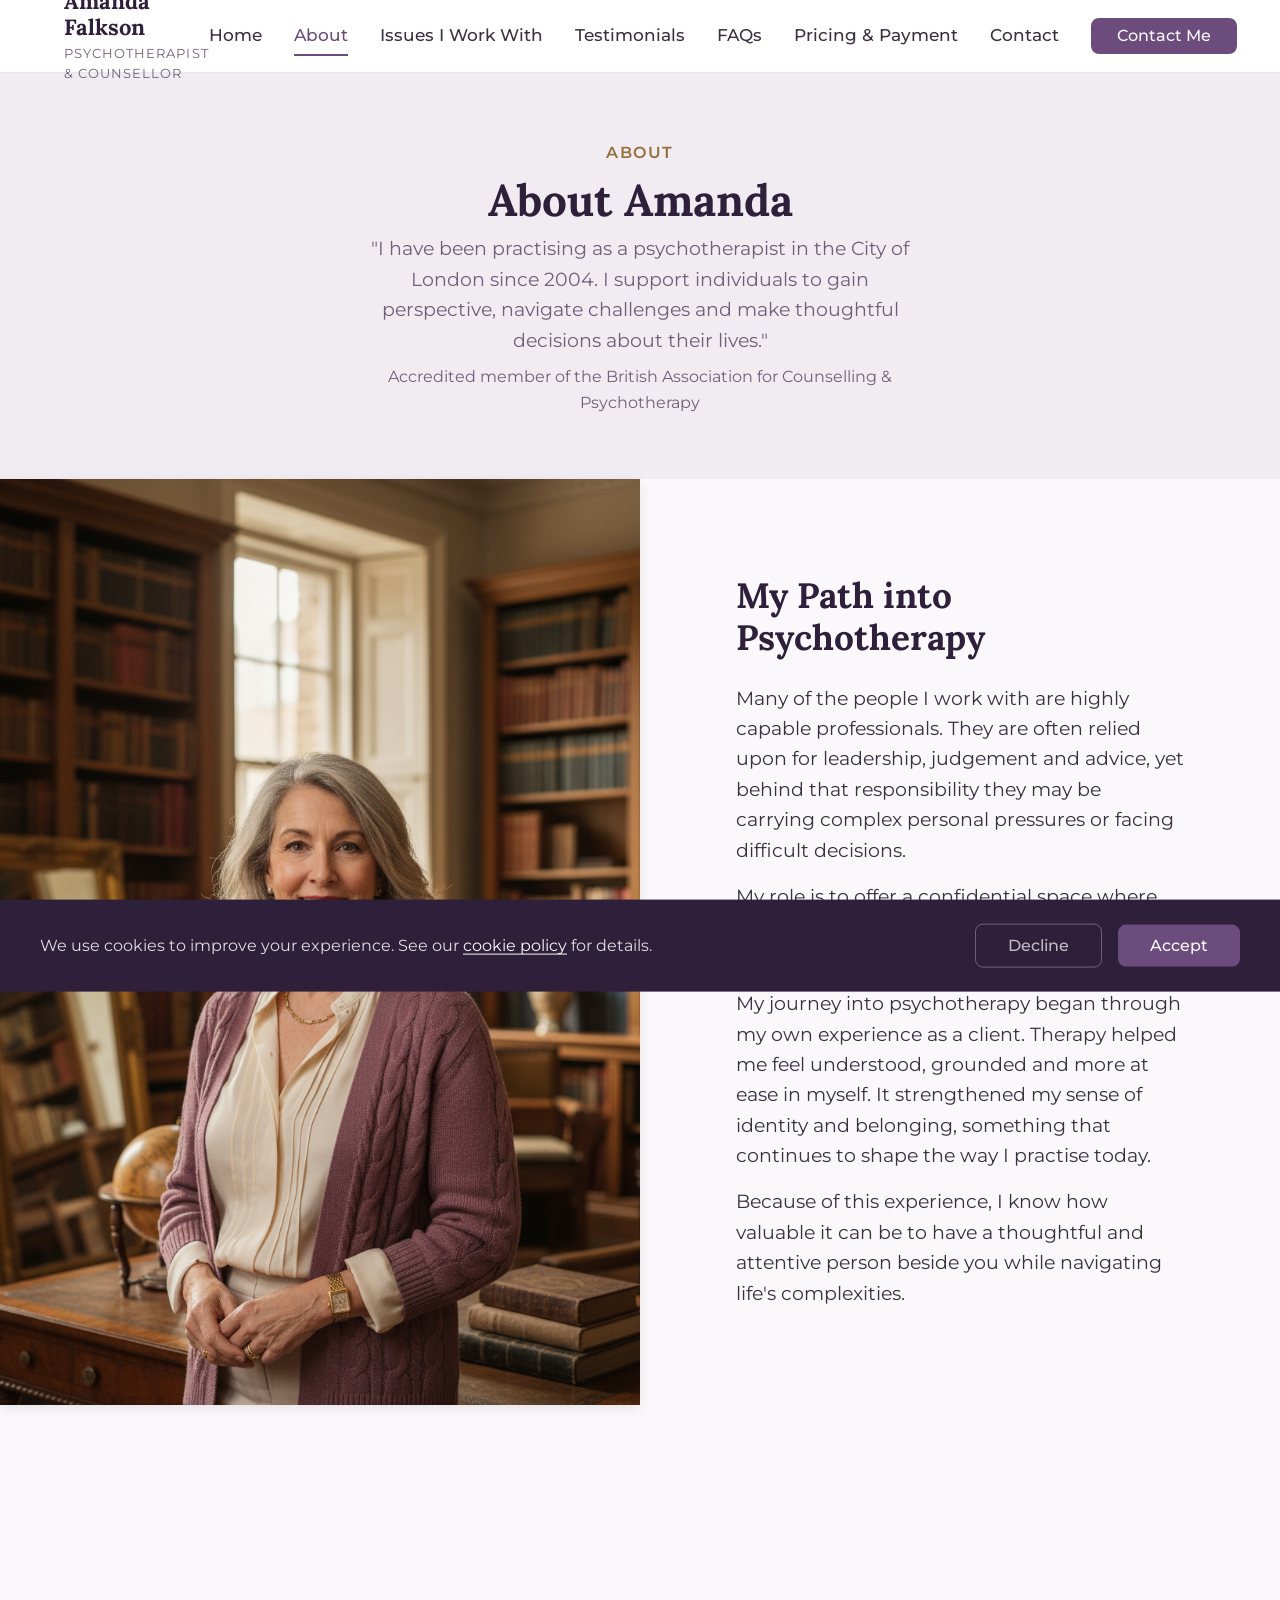
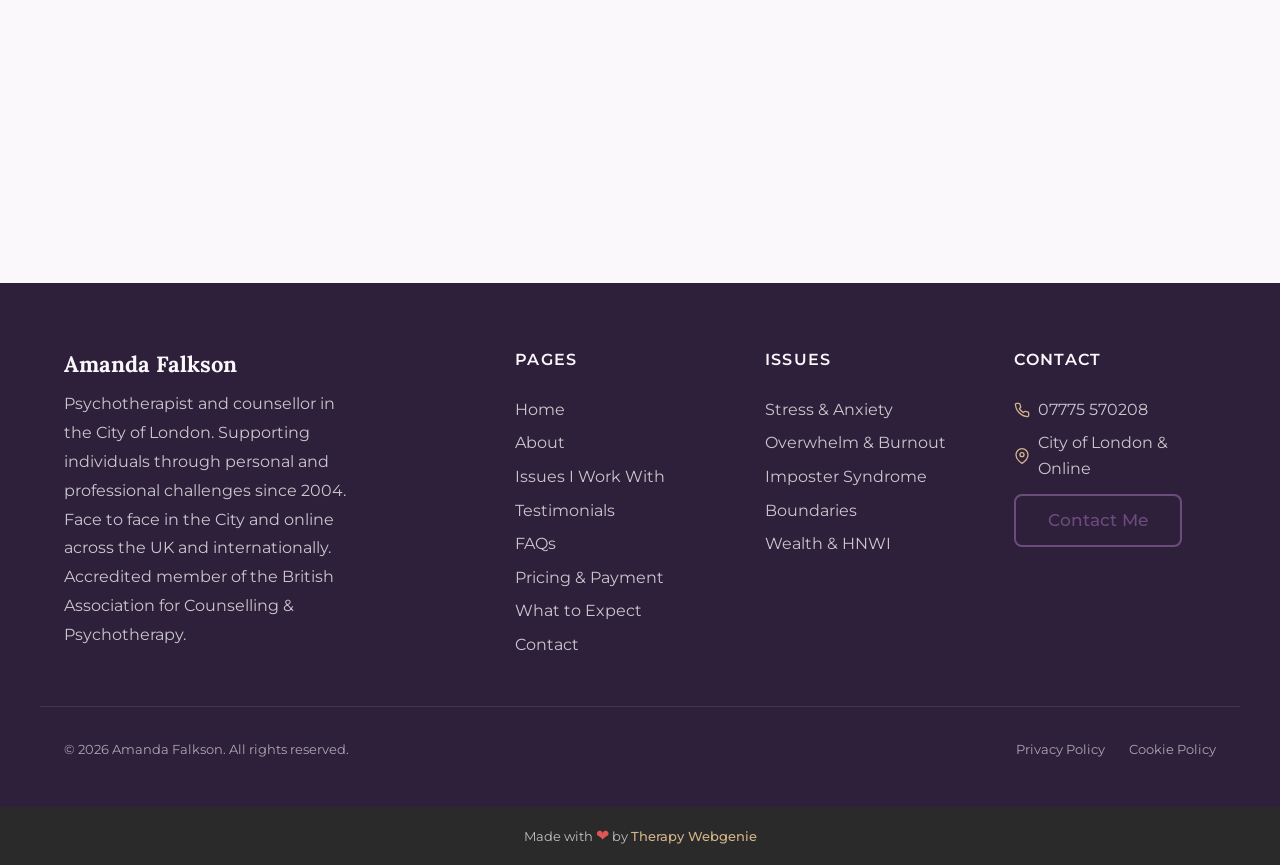
==== about.html @ de6c9377 "Initial site build — psychotherapycity2 redesign Eight-page redesign of Amanda Falkson's psychothera" ====
<!DOCTYPE html>
<html lang="en-GB">
<head>
  <meta charset="UTF-8">
  <meta name="viewport" content="width=device-width, initial-scale=1.0">
  <meta name="description" content="About Amanda Falkson — practising psychotherapist in the City of London since 2004. BACP Accredited. Humanistic &amp; Integrative, with further training in Solution Focused, Transactional Analysis, Family Constellations, trauma &amp; Somatic Experiencing.">
  <meta name="author" content="Amanda Falkson Psychotherapy">
  <title>About Amanda Falkson — Psychotherapist in the City of London</title>

  <link rel="canonical" href="https://trulyempoweredcode.github.io/psychotherapycity2/about.html">

  <meta property="og:type" content="website">
  <meta property="og:url" content="https://trulyempoweredcode.github.io/psychotherapycity2/about.html">
  <meta property="og:title" content="About Amanda Falkson — Psychotherapist in the City of London">
  <meta property="og:description" content="Practising since 2004. BACP Accredited. Humanistic &amp; Integrative Psychotherapist supporting professionals, creatives &amp; HNW individuals.">
  <meta property="og:image" content="https://trulyempoweredcode.github.io/psychotherapycity2/images/about-portrait.jpg">
  <meta property="og:locale" content="en_GB">

  <meta name="twitter:card" content="summary_large_image">
  <meta name="twitter:title" content="About Amanda Falkson — Psychotherapist in the City of London">
  <meta name="twitter:description" content="Practising since 2004. BACP Accredited. Humanistic &amp; Integrative Psychotherapist.">
  <meta name="twitter:image" content="https://trulyempoweredcode.github.io/psychotherapycity2/images/about-portrait.jpg">

  <link rel="preconnect" href="https://fonts.googleapis.com">
  <link rel="preconnect" href="https://fonts.gstatic.com" crossorigin>

  <link rel="stylesheet" href="css/base.css">
  <link rel="stylesheet" href="css/components.css">
  <link rel="stylesheet" href="css/theme.css">
  <!-- PROFILE:schema -->
  <!-- /PROFILE:schema -->
</head>
<body>

  <a href="#main" class="skip-link">Skip to main content</a>

  <!-- SECTION: nav -->
  <nav class="nav" role="navigation" aria-label="Main navigation">
    <div class="container nav__inner">
      <a href="index.html" class="nav__brand">
        <!-- PROFILE:logo --><!-- /PROFILE:logo -->
        <span class="nav__name"><!-- PROFILE:site_title -->Amanda Falkson<!-- /PROFILE:site_title --></span>
        <span class="nav__title"><!-- PROFILE:site_slogan -->Psychotherapist &amp; Counsellor<!-- /PROFILE:site_slogan --></span>
      </a>
      <div class="nav__links">
        <a href="index.html" class="nav__link">Home</a>
        <a href="about.html" class="nav__link nav__link--active">About</a>
        <a href="issues.html" class="nav__link">Issues I Work With</a>
        <a href="testimonials.html" class="nav__link">Testimonials</a>
        <a href="faq.html" class="nav__link">FAQs</a>
        <a href="pricing.html" class="nav__link">Pricing &amp; Payment</a>
        <a href="contact.html" class="nav__link">Contact</a>
        <a href="contact.html" class="btn btn--primary nav__cta">Contact Me</a>
      </div>
      <button class="nav__toggle" aria-label="Toggle menu" aria-expanded="false" aria-controls="mobile-menu">
        <span class="nav__toggle-bar"></span>
        <span class="nav__toggle-bar"></span>
        <span class="nav__toggle-bar"></span>
      </button>
    </div>
    <div class="nav__mobile" id="mobile-menu" role="menu">
      <a href="index.html" class="nav__link" role="menuitem">Home</a>
      <a href="about.html" class="nav__link nav__link--active" role="menuitem">About</a>
      <a href="issues.html" class="nav__link" role="menuitem">Issues I Work With</a>
      <a href="testimonials.html" class="nav__link" role="menuitem">Testimonials</a>
      <a href="faq.html" class="nav__link" role="menuitem">FAQs</a>
      <a href="pricing.html" class="nav__link" role="menuitem">Pricing &amp; Payment</a>
      <a href="what-to-expect.html" class="nav__link" role="menuitem">What to Expect</a>
      <a href="contact.html" class="nav__link" role="menuitem">Contact</a>
      <a href="contact.html" class="btn btn--primary" role="menuitem">Contact Me</a>
    </div>
  </nav>
  <!-- /SECTION: nav -->

  <!-- Compact scroll header -->
  <div class="nav-scroll" aria-hidden="true">
    <div class="container nav-scroll__inner">
      <div class="nav-scroll__brand">
        <span class="nav-scroll__name"><!-- PROFILE:site_title -->Amanda Falkson<!-- /PROFILE:site_title --></span>
        <span class="nav-scroll__title"><!-- PROFILE:site_slogan -->Psychotherapist &amp; Counsellor<!-- /PROFILE:site_slogan --></span>
      </div>
      <div class="nav-scroll__right">
        <a href="tel:07775570208" class="nav-scroll__phone">
          <svg xmlns="http://www.w3.org/2000/svg" viewBox="0 0 24 24" fill="none" stroke="currentColor" stroke-width="2" stroke-linecap="round" stroke-linejoin="round"><path d="M22 16.92v3a2 2 0 0 1-2.18 2 19.79 19.79 0 0 1-8.63-3.07 19.5 19.5 0 0 1-6-6 19.79 19.79 0 0 1-3.07-8.67A2 2 0 0 1 4.11 2h3a2 2 0 0 1 2 1.72c.127.96.361 1.903.7 2.81a2 2 0 0 1-.45 2.11L8.09 9.91a16 16 0 0 0 6 6l1.27-1.27a2 2 0 0 1 2.11-.45c.907.339 1.85.573 2.81.7A2 2 0 0 1 22 16.92z"></path></svg>
          07775 570208
        </a>
        <a href="tel:07775570208" class="nav-scroll__phone-icon" aria-label="Call Amanda">
          <svg xmlns="http://www.w3.org/2000/svg" viewBox="0 0 24 24" fill="none" stroke="currentColor" stroke-width="2" stroke-linecap="round" stroke-linejoin="round"><path d="M22 16.92v3a2 2 0 0 1-2.18 2 19.79 19.79 0 0 1-8.63-3.07 19.5 19.5 0 0 1-6-6 19.79 19.79 0 0 1-3.07-8.67A2 2 0 0 1 4.11 2h3a2 2 0 0 1 2 1.72c.127.96.361 1.903.7 2.81a2 2 0 0 1-.45 2.11L8.09 9.91a16 16 0 0 0 6 6l1.27-1.27a2 2 0 0 1 2.11-.45c.907.339 1.85.573 2.81.7A2 2 0 0 1 22 16.92z"></path></svg>
        </a>
        <button class="nav-scroll__toggle" aria-label="Toggle menu">
          <span class="nav-scroll__toggle-bar"></span>
          <span class="nav-scroll__toggle-bar"></span>
          <span class="nav-scroll__toggle-bar"></span>
        </button>
      </div>
    </div>
  </div>

  <main id="main">

    <!-- SECTION: page-header -->
    <section class="page-header">
      <div class="container text-center">
        <span class="section-label">About</span>
        <h1>About Amanda</h1>
        <p class="page-header__subtitle">"I have been practising as a psychotherapist in the City of London since 2004. I support individuals to gain perspective, navigate challenges and make thoughtful decisions about their lives."</p>
        <p style="margin-top: var(--space-sm); color: var(--color-text-light); font-size: var(--text-sm);">Accredited member of the British Association for Counselling &amp; Psychotherapy</p>
      </div>
    </section>
    <!-- /SECTION: page-header -->

    <!-- SECTION: path -->
    <section class="split split--bleed">
      <img src="images/about-portrait.jpg" alt="Amanda Falkson" class="split__image" loading="lazy">
      <div class="split__content">
        <h2>My Path into Psychotherapy</h2>
        <p>Many of the people I work with are highly capable professionals. They are often relied upon for leadership, judgement and advice, yet behind that responsibility they may be carrying complex personal pressures or facing difficult decisions.</p>
        <p>My role is to offer a confidential space where you can step back, reflect and think clearly about what matters most.</p>
        <p>My journey into psychotherapy began through my own experience as a client. Therapy helped me feel understood, grounded and more at ease in myself. It strengthened my sense of identity and belonging, something that continues to shape the way I practise today.</p>
        <p>Because of this experience, I know how valuable it can be to have a thoughtful and attentive person beside you while navigating life's complexities.</p>
      </div>
    </section>
    <!-- /SECTION: path -->

    <!-- SECTION: cta-mid -->
    <section class="section section--alt reveal">
      <div class="container">
        <div class="cta-inline text-center">
          <h2>I Would Be Glad to Hear From You</h2>
          <p>If something here resonates, the first step is simply a conversation.</p>
          <a href="contact.html" class="btn btn--primary" style="margin-top: var(--space-md);">Contact Me</a>
        </div>
      </div>
    </section>
    <!-- /SECTION: cta-mid -->

    <!-- SECTION: training -->
    <section class="section reveal">
      <div class="container container--narrow">
        <div class="text-center">
          <h2>Training and Professional Background</h2>
        </div>
        <div style="margin-top: var(--space-xl);">
          <p>I trained in Humanistic and Integrative Psychotherapy and have completed further postgraduate training in Solution Focused Therapy, Transactional Analysis, Family Constellations, trauma informed approaches and Somatic Experiencing.</p>
          <p>I am an accredited member of the British Association for Counselling and Psychotherapy.</p>
          <p>Before retraining as a psychotherapist, I worked in advertising and later ran my own hospitality business in Soho. This experience gives me a grounded understanding of the pressures and responsibilities that often accompany professional life and leadership.</p>
          <p>Alongside my clinical work, I also co‑founded The Food Chain, a charity supporting people living with HIV/AIDS. And I served as an independent advisor to the City of London Police.</p>
        </div>
      </div>
    </section>
    <!-- /SECTION: training -->

    <!-- SECTION: work-today -->
    <section class="section section--alt reveal">
      <div class="container container--narrow">
        <div class="text-center">
          <h2>My Work Today</h2>
        </div>
        <div style="margin-top: var(--space-xl);">
          <p>Today I work extensively with lawyers, financial services professionals, creatives and high net worth individuals. Many of them are managing significant responsibility while navigating private pressures.</p>
          <p>Some clients come during moments of crisis or transition. Others arrive because they sense something in their lives needs reflection, clarity or change.</p>
          <p>My aim is to help you develop greater insight, confidence and perspective as you move forward.</p>
        </div>
      </div>
    </section>
    <!-- /SECTION: work-today -->

    <!-- SECTION: testimonial -->
    <section class="section reveal">
      <div class="container container--narrow">
        <blockquote class="blockquote blockquote--pull">
          <p>"It requires a particular set of skills to empower people to talk freely about their problems, drawing out not only the key difficulties but also underlying issues which may not have been apparent. I felt safe in the knowledge that our discussions were confidential and emotionally secure in the empathetic environment which Amanda provided, free to discuss concerns which otherwise might have remained buried, without anxiety or fear."</p>
        </blockquote>
      </div>
    </section>
    <!-- /SECTION: testimonial -->

    <!-- SECTION: approach -->
    <section class="section section--alt reveal">
      <div class="container container--narrow">
        <div class="text-center">
          <h2>What Working Together Actually Looks Like</h2>
        </div>
        <div style="margin-top: var(--space-xl);">
          <p>I practise Humanistic and Integrative Psychotherapy, an approach that does justice to the whole person: mind, body, emotions and spirit. It represents a broad range of psychotherapeutic methods and each method recognises the self‑healing capacities of the client.</p>
          <p>My belief is that the relationship between client and therapist is crucial and therapy should be a humanising process for both parties. My receptivity, emotional responsiveness and level of personal skill is as relevant to the therapeutic process as my theoretical frame of reference or any techniques I might employ.</p>
          <p>Integrity, acceptance, healthy contact and communication are the basis of an authentic meeting of equals in the therapeutic relationship.</p>
          <p>Humanistic and Integrative Psychotherapy has its focus more on the here and now. The past is addressed only if it is relevant to you.</p>
        </div>
      </div>
    </section>
    <!-- /SECTION: approach -->

    <!-- SECTION: credentials -->
    <section class="section reveal">
      <div class="container text-center">
        <span class="section-label">Credentials &amp; Experience</span>
      </div>
      <div class="container" style="display: flex; flex-wrap: wrap; justify-content: center; gap: var(--space-md) var(--space-xl); margin-top: var(--space-lg); text-align: center;">
        <span style="font-family: var(--font-heading); font-size: var(--text-lg); color: var(--color-text-heading);">Practising since 2004</span>
        <span style="color: var(--color-border);">|</span>
        <span style="font-family: var(--font-heading); font-size: var(--text-lg); color: var(--color-text-heading);">BACP Accredited Member</span>
        <span style="color: var(--color-border);">|</span>
        <span style="font-family: var(--font-heading); font-size: var(--text-lg); color: var(--color-text-heading);">Humanistic &amp; Integrative Psychotherapist</span>
        <span style="color: var(--color-border);">|</span>
        <span style="font-family: var(--font-heading); font-size: var(--text-lg); color: var(--color-text-heading);">City of London &amp; Online</span>
      </div>
    </section>
    <!-- /SECTION: credentials -->

    <!-- SECTION: cta -->
    <section class="section cta-banner reveal">
      <div class="container text-center">
        <h2>When you are ready, I am here.</h2>
        <p>Whether you have a specific issue in mind or simply want to explore how therapy might help, I would be glad to hear from you.</p>
        <div class="cta-banner__buttons">
          <a href="contact.html" class="btn btn--accent">Contact Me</a>
        </div>
      </div>
    </section>
    <!-- /SECTION: cta -->

  </main>

  <!-- SECTION: footer -->
  <footer class="footer">
    <div class="container footer__inner">
      <div class="footer__brand">
        <p class="footer__brand-name">Amanda Falkson</p>
        <p class="footer__brand-text">Psychotherapist and counsellor in the City of London. Supporting individuals through personal and professional challenges since 2004. Face to face in the City and online across the UK and internationally. Accredited member of the British Association for Counselling &amp; Psychotherapy.</p>
      </div>
      <div class="footer__col">
        <p class="footer__heading">Pages</p>
        <div class="footer__links">
          <a href="index.html" class="footer__link">Home</a>
          <a href="about.html" class="footer__link">About</a>
          <a href="issues.html" class="footer__link">Issues I Work With</a>
          <a href="testimonials.html" class="footer__link">Testimonials</a>
          <a href="faq.html" class="footer__link">FAQs</a>
          <a href="pricing.html" class="footer__link">Pricing &amp; Payment</a>
          <a href="what-to-expect.html" class="footer__link">What to Expect</a>
          <a href="contact.html" class="footer__link">Contact</a>
        </div>
      </div>
      <div class="footer__col">
        <p class="footer__heading">Issues</p>
        <div class="footer__links">
          <a href="issues.html#stress-anxiety" class="footer__link">Stress &amp; Anxiety</a>
          <a href="issues.html#overwhelm" class="footer__link">Overwhelm &amp; Burnout</a>
          <a href="issues.html#imposter-syndrome" class="footer__link">Imposter Syndrome</a>
          <a href="issues.html#boundaries" class="footer__link">Boundaries</a>
          <a href="issues.html#wealth-hnwi" class="footer__link">Wealth &amp; HNWI</a>
        </div>
      </div>
      <div class="footer__col">
        <p class="footer__heading">Contact</p>
        <div class="footer__contact-item">
          <svg xmlns="http://www.w3.org/2000/svg" viewBox="0 0 24 24" fill="none" stroke="currentColor" stroke-width="2" stroke-linecap="round" stroke-linejoin="round"><path d="M22 16.92v3a2 2 0 0 1-2.18 2 19.79 19.79 0 0 1-8.63-3.07 19.5 19.5 0 0 1-6-6 19.79 19.79 0 0 1-3.07-8.67A2 2 0 0 1 4.11 2h3a2 2 0 0 1 2 1.72 12.84 12.84 0 0 0 .7 2.81 2 2 0 0 1-.45 2.11L8.09 9.91a16 16 0 0 0 6 6l1.27-1.27a2 2 0 0 1 2.11-.45 12.84 12.84 0 0 0 2.81.7A2 2 0 0 1 22 16.92z"></path></svg>
          <!-- PROFILE:phone_landline --><span>07775 570208</span><!-- /PROFILE:phone_landline -->
        </div>
        <div class="footer__contact-item">
          <svg xmlns="http://www.w3.org/2000/svg" viewBox="0 0 24 24" fill="none" stroke="currentColor" stroke-width="2" stroke-linecap="round" stroke-linejoin="round"><path d="M21 10c0 7-9 13-9 13s-9-6-9-13a9 9 0 0 1 18 0z"></path><circle cx="12" cy="10" r="3"></circle></svg>
          <!-- PROFILE:address --><span>City of London &amp; Online</span><!-- /PROFILE:address -->
        </div>
        <div class="footer__contact-item">
          <a href="contact.html" class="btn btn--secondary" style="margin-top: var(--space-xs);">Contact Me</a>
        </div>
      </div>
    </div>
    <div class="container footer__bottom">
      <p class="footer__copyright">&copy; <script>document.write(new Date().getFullYear())</script> Amanda Falkson. All rights reserved.</p>
      <div class="footer__legal">
        <a href="privacy.html">Privacy Policy</a>
        <a href="cookies-policy.html">Cookie Policy</a>
      </div>
    </div>
  </footer>
  <!-- /SECTION: footer -->

  <div class="site-credit">
    <p>Made with <span class="site-credit__heart" aria-label="love">&#10084;</span> by <a href="https://www.therapywebgenie.com" target="_blank" rel="noopener">Therapy Webgenie</a></p>
  </div>

  <!-- Cookie Consent -->
  <div class="cookie-banner" role="dialog" aria-label="Cookie consent">
    <div class="cookie-banner__inner">
      <p class="cookie-banner__text">We use cookies to improve your experience. See our <a href="cookies-policy.html">cookie policy</a> for details.</p>
      <div class="cookie-banner__buttons">
        <button class="cookie-banner__accept">Accept</button>
        <button class="cookie-banner__decline">Decline</button>
      </div>
    </div>
  </div>

  <!-- Back to Top -->
  <button class="back-to-top" aria-label="Back to top">
    <svg xmlns="http://www.w3.org/2000/svg" viewBox="0 0 24 24" fill="none" stroke="currentColor" stroke-width="2" stroke-linecap="round" stroke-linejoin="round"><polyline points="18 15 12 9 6 15"></polyline></svg>
  </button>

  <script src="js/main.js"></script>
</body>
</html>
---- css/base.css ----
/* =============================================
   BASE STYLES
   Reset, Custom Properties, Typography, Layout
   Theme colours & fonts are in theme.css
   ============================================= */

/* --- Custom Properties (non-theme) --- */
:root {
  --text-xs: 0.8125rem;
  --text-sm: 1rem;
  --text-base: 1.0625rem;
  --text-md: 1.1875rem;
  --text-lg: 1.375rem;
  --text-xl: 1.625rem;
  --text-2xl: 2rem;
  --text-3xl: 2.375rem;
  --text-4xl: 3rem;

  /* Heading sizes (overridable per font pairing in theme.css) */
  --text-h1: var(--text-3xl);          /* mobile: 38px */
  --text-h1-desktop: var(--text-4xl);  /* desktop: 48px */
  --text-h2: var(--text-2xl);          /* mobile: 32px */
  --text-h2-desktop: var(--text-3xl);  /* desktop: 38px */
  --text-h3: var(--text-xl);           /* mobile: 26px */
  --text-h3-desktop: 1.75rem;          /* desktop: 28px */

  --font-weight-normal: 400;
  --font-weight-medium: 500;
  --font-weight-semibold: 600;
  --font-weight-bold: 700;

  --line-height-tight: 1.2;
  --line-height-normal: 1.6;
  --line-height-relaxed: 1.8;

  /* Spacing */
  --space-xs: 0.25rem;
  --space-sm: 0.5rem;
  --space-md: 1rem;
  --space-lg: 1.5rem;
  --space-xl: 2rem;
  --space-2xl: 3rem;
  --space-3xl: 4rem;
  --space-4xl: 6rem;
  --space-5xl: 8rem;

  /* Layout */
  --container-max: 1200px;
  --container-narrow: 800px;
  --container-wide: 1400px;

  /* Border Radius */
  --radius-sm: 4px;
  --radius-md: 8px;
  --radius-lg: 12px;
  --radius-xl: 20px;
  --radius-full: 9999px;

  /* Shadows */
  --shadow-sm: 0 1px 3px rgba(0, 0, 0, 0.06);
  --shadow-md: 0 4px 12px rgba(0, 0, 0, 0.08);
  --shadow-lg: 0 8px 30px rgba(0, 0, 0, 0.1);
  --shadow-xl: 0 12px 40px rgba(0, 0, 0, 0.12);

  /* Transitions */
  --transition-fast: 150ms ease;
  --transition-base: 250ms ease;
  --transition-normal: 300ms ease;
  --transition-slow: 400ms ease;
}

/* --- Reset --- */
*,
*::before,
*::after {
  box-sizing: border-box;
  margin: 0;
  padding: 0;
}

html {
  font-size: 100%;
  scroll-behavior: smooth;
  -webkit-text-size-adjust: 100%;
}

body {
  font-family: var(--font-body);
  font-size: var(--text-md);
  font-weight: var(--font-weight-normal);
  line-height: var(--line-height-normal);
  color: var(--color-text);
  background-color: var(--color-bg);
  -webkit-font-smoothing: antialiased;
  -moz-osx-font-smoothing: grayscale;
}

img,
picture,
video {
  display: block;
  max-width: 100%;
  height: auto;
}

svg {
  display: block;
}

input,
button,
textarea,
select {
  font: inherit;
  color: inherit;
}

button {
  cursor: pointer;
  border: none;
  background: none;
}

a {
  color: inherit;
  text-decoration: none;
}

ul,
ol {
  list-style: none;
}

h1, h2, h3, h4, h5, h6 {
  font-family: var(--font-heading);
  color: var(--color-text-heading);
  line-height: var(--line-height-tight);
  font-weight: var(--font-weight-bold);
  margin-bottom: var(--space-md);
}

/* --- Typography --- */
h1 {
  font-size: var(--text-h1);
}

h2 {
  font-size: var(--text-h2);
  margin-bottom: var(--space-xl);
}

h3 {
  font-size: var(--text-h3);
}

h4 {
  font-size: var(--text-lg);
}

h5 {
  font-size: var(--text-md);
}

h6 {
  font-size: var(--text-base);
}

p {
  margin-bottom: var(--space-md);
}

p:last-child:not(.section-subtitle) {
  margin-bottom: 0;
}

strong {
  font-weight: var(--font-weight-semibold);
}

/* --- Layout Utilities --- */
.container {
  width: 100%;
  max-width: var(--container-max);
  margin-left: auto;
  margin-right: auto;
  padding-left: var(--space-lg);
  padding-right: var(--space-lg);
}

.container--narrow {
  max-width: var(--container-narrow);
}

.section {
  padding-top: var(--space-3xl);
  padding-bottom: var(--space-3xl);
}

.section--alt {
  background-color: var(--color-bg-alt);
}

/* Icons inside alt sections: swap bg-alt → surface so they remain visible */
.section--alt .card__icon,
.section--alt .icon-box__icon,
.section--alt .contact-info__icon,
.section--alt .service-detail__icon {
  background-color: var(--color-surface);
}

.section--dark {
  background-color: var(--color-bg-dark);
  color: var(--color-text-inverse);
}

.section--dark h2,
.section--dark h3,
.section--dark h4 {
  color: var(--color-text-inverse);
}

/* Grid */
.grid {
  display: grid;
  gap: var(--space-xl);
}

.grid--2 {
  grid-template-columns: 1fr;
}

.grid--3 {
  grid-template-columns: 1fr;
}

/* --- Buttons --- */
.btn {
  display: inline-flex;
  align-items: center;
  justify-content: center;
  gap: var(--space-sm);
  padding: var(--space-md) var(--space-xl);
  font-family: var(--font-body);
  font-size: var(--text-base);
  font-weight: var(--font-weight-medium);
  line-height: 1;
  border-radius: var(--radius-md);
  transition: all var(--transition-base);
  text-decoration: none;
  border: 2px solid transparent;
  white-space: nowrap;
}

.btn svg {
  width: 1em;
  height: 1em;
  flex-shrink: 0;
}

.btn--primary {
  background-color: var(--color-primary);
  color: var(--color-text-inverse);
  border-color: var(--color-primary);
}

.btn--primary:hover {
  background-color: var(--color-primary-dark);
  border-color: var(--color-primary-dark);
}

.btn--secondary {
  background-color: transparent;
  color: var(--color-primary);
  border-color: var(--color-primary);
}

.btn--secondary:hover {
  background-color: var(--color-primary);
  color: var(--color-text-inverse);
}

.btn--accent {
  background-color: var(--color-secondary);
  color: var(--color-text-inverse);
  border-color: var(--color-secondary);
}

.btn--accent:hover {
  background-color: var(--color-secondary-dark);
  border-color: var(--color-secondary-dark);
}

.btn--block {
  width: 100%;
}

/* --- Links --- */
.link {
  color: var(--color-primary);
  text-decoration: underline;
  text-underline-offset: 3px;
  transition: color var(--transition-fast);
}

.link:hover {
  color: var(--color-primary-dark);
}

/* --- Text Utilities --- */
.text-center {
  text-align: center;
}

.text-center h2 {
  margin-bottom: var(--space-xl);
}

.text-balance {
  text-wrap: balance;
}

.section-subtitle {
  font-size: var(--text-md);
  color: var(--color-text-light);
  max-width: 600px;
  margin-bottom: var(--space-2xl);
  line-height: var(--line-height-relaxed);
}

.text-center .section-subtitle {
  margin-left: auto;
  margin-right: auto;
}

.section-footer {
  margin-top: var(--space-2xl);
}

.section-label {
  display: inline-block;
  font-family: var(--font-body);
  font-size: var(--text-sm);
  font-weight: var(--font-weight-semibold);
  text-transform: uppercase;
  letter-spacing: 0.1em;
  color: var(--color-secondary-dark);
  margin-bottom: var(--space-sm);
}

/* --- Responsive Typography --- */
@media (min-width: 768px) {
  h1 {
    font-size: var(--text-h1-desktop);
  }

  h2 {
    font-size: var(--text-h2-desktop);
  }

  h3 {
    font-size: var(--text-h3-desktop);
  }

  .section {
    padding-top: var(--space-4xl);
    padding-bottom: var(--space-4xl);
  }
}

/* --- Responsive Grid --- */
@media (min-width: 768px) {
  .grid--2 {
    grid-template-columns: repeat(2, 1fr);
  }

  .grid--3 {
    grid-template-columns: repeat(2, 1fr);
  }
}

@media (min-width: 1024px) {
  .grid--3 {
    grid-template-columns: repeat(3, 1fr);
  }
}

/* --- Screen Reader Only --- */
.sr-only {
  position: absolute;
  width: 1px;
  height: 1px;
  padding: 0;
  margin: -1px;
  overflow: hidden;
  clip: rect(0, 0, 0, 0);
  white-space: nowrap;
  border-width: 0;
}
---- css/components.css ----
/* =============================================
   COMPONENT STYLES
   Nav, Hero, Cards, Testimonials, Forms, Footer
   ============================================= */

/* --- Skip Link --- */
.skip-link {
  position: absolute;
  top: -100%;
  left: var(--space-md);
  padding: var(--space-sm) var(--space-md);
  background: var(--color-primary);
  color: var(--color-text-inverse);
  border-radius: var(--radius-md);
  z-index: 1000;
  font-size: var(--text-sm);
}

.skip-link:focus {
  top: var(--space-sm);
}

/* =============================================
   NAVIGATION
   ============================================= */
.nav {
  position: relative;
  z-index: 100;
  background-color: var(--color-surface);
  border-bottom: 1px solid var(--color-border-light);
  transition: box-shadow var(--transition-base);
}

.nav--scrolled {
  box-shadow: var(--shadow-md);
}

.nav__inner {
  display: flex;
  align-items: center;
  justify-content: space-between;
  height: 72px;
  position: relative;
  z-index: 2;
}

.nav__brand {
  display: flex;
  flex-direction: column;
  gap: 2px;
}

.nav__logo {
  max-height: 70px;
  width: auto;
  object-fit: contain;
}

/* Logo beside title — add .nav__brand--inline to .nav__brand */
.nav__brand--inline {
  flex-direction: row;
  align-items: center;
  gap: var(--space-sm);
}

.nav__brand--inline .nav__brand-text {
  display: flex;
  flex-direction: column;
  gap: 2px;
}

.nav__name {
  font-family: var(--font-heading);
  font-size: var(--text-lg);
  font-weight: var(--font-weight-bold);
  color: var(--color-text-heading);
  line-height: 1.2;
}

.nav__title {
  font-size: var(--text-xs);
  color: var(--color-text-light);
  text-transform: uppercase;
  letter-spacing: 0.08em;
}

.nav__links {
  display: none;
  gap: var(--space-xl);
  align-items: center;
}

.nav__link {
  font-size: var(--text-base);
  font-weight: var(--font-weight-medium);
  color: var(--color-text);
  transition: color var(--transition-fast);
  position: relative;
  padding: var(--space-xs) 0;
  white-space: nowrap;
}

.nav__link::after {
  content: '';
  position: absolute;
  bottom: -2px;
  left: 0;
  width: 0;
  height: 2px;
  background-color: var(--color-primary);
  transition: width var(--transition-base);
}

.nav__link:hover,
.nav__link--active {
  color: var(--color-primary);
}

.nav__link:hover::after,
.nav__link--active::after {
  width: 100%;
}

.nav__cta {
  font-size: var(--text-sm);
  padding: var(--space-sm) var(--space-lg);
}

/* Mobile Menu Toggle */
.nav__toggle {
  display: flex;
  flex-direction: column;
  gap: 5px;
  padding: var(--space-sm);
  z-index: 110;
}

.nav__toggle-bar {
  display: block;
  width: 24px;
  height: 2px;
  background-color: var(--color-text);
  border-radius: 2px;
  transition: all var(--transition-base);
  transform-origin: center;
}

.nav__toggle--open .nav__toggle-bar {
  background-color: var(--color-text-heading) !important;
}

.nav__toggle--open .nav__toggle-bar:nth-child(1) {
  transform: translateY(7px) rotate(45deg);
}

.nav__toggle--open .nav__toggle-bar:nth-child(2) {
  opacity: 0;
}

.nav__toggle--open .nav__toggle-bar:nth-child(3) {
  transform: translateY(-7px) rotate(-45deg);
}

/* Mobile Menu Overlay — slide in from right, full viewport coverage */
.nav__mobile {
  display: flex;
  position: fixed;
  inset: 0;
  background-color: var(--color-surface);
  z-index: 1;
  padding: calc(72px + var(--space-xl)) var(--space-lg) var(--space-xl);
  flex-direction: column;
  gap: var(--space-lg);
  overflow-y: auto;
  transform: translateX(100%);
  opacity: 0;
  visibility: hidden;
  transition: transform 0.35s cubic-bezier(0.4, 0, 0.2, 1),
              opacity 0.35s ease,
              visibility 0.35s;
}

/* When opened from the compact scroll header */
.nav__mobile--from-scroll {
  padding-top: calc(56px + var(--space-sm));
  z-index: 201;
}

.nav__mobile--open {
  transform: translateX(0);
  opacity: 1;
  visibility: visible;
}

.nav__mobile .nav__link,
.nav__mobile .btn {
  opacity: 0;
  transform: translateX(20px);
  transition: opacity 0.3s ease, transform 0.3s ease;
}

.nav__mobile--open .nav__link,
.nav__mobile--open .btn {
  opacity: 1;
  transform: translateX(0);
}

.nav__mobile--open > *:nth-child(1) { transition-delay: 0.05s; }
.nav__mobile--open > *:nth-child(2) { transition-delay: 0.1s; }
.nav__mobile--open > *:nth-child(3) { transition-delay: 0.15s; }
.nav__mobile--open > *:nth-child(4) { transition-delay: 0.2s; }
.nav__mobile--open > *:nth-child(5) { transition-delay: 0.25s; }
.nav__mobile--open > *:nth-child(6) { transition-delay: 0.3s; }
.nav__mobile--open > *:nth-child(7) { transition-delay: 0.35s; }

.nav__mobile .nav__link {
  font-size: var(--text-lg);
  padding: var(--space-sm) 0;
  border-bottom: 1px solid var(--color-border-light);
}

.nav__mobile .nav__link::after {
  display: none;
}

.nav__mobile .btn {
  margin-top: var(--space-md);
  text-align: center;
}

/* Two CTA buttons side by side in mobile menu */
.nav__mobile-ctas {
  display: flex;
  gap: var(--space-sm);
  margin-top: var(--space-md);
}

.nav__mobile-ctas .btn {
  flex: 1;
  text-align: center;
  margin-top: 0;
  padding: var(--space-sm);
}

/* WhatsApp button */
.btn--whatsapp {
  background-color: #2d7d52;
  border-color: #2d7d52;
  color: #ffffff;
}

.btn--whatsapp:hover {
  background-color: #246642;
  border-color: #246642;
  color: #ffffff;
}

@media (min-width: 1100px) {
  .nav__links {
    display: flex;
  }

  .nav__toggle {
    display: none;
  }
}

/* --- Nav Dropdowns (Desktop) --- */
.nav__dropdown {
  position: relative;
}

.nav__link--has-children {
  display: inline-flex;
  align-items: center;
  gap: 4px;
  background: none;
  border: none;
  cursor: pointer;
  font-family: inherit;
  font-size: inherit;
  font-weight: inherit;
  color: inherit;
  padding: 0;
}

.nav__chevron {
  width: 12px;
  height: 12px;
  transition: transform var(--transition-fast);
  flex-shrink: 0;
}

.nav__dropdown:hover .nav__chevron,
.nav__link--has-children[aria-expanded="true"] ~ .nav__dropdown-menu + .nav__chevron,
.nav__link--has-children[aria-expanded="true"] .nav__chevron {
  transform: rotate(180deg);
}

.nav__dropdown-trigger {
  display: inline-flex;
  align-items: center;
  gap: 4px;
  background: none;
  border: none;
  cursor: pointer;
  font-family: inherit;
  font-size: inherit;
  font-weight: inherit;
  color: inherit;
  padding: 0;
}

.nav__dropdown-trigger .nav__chevron {
  width: 12px;
  height: 12px;
  transition: transform var(--transition-fast);
  flex-shrink: 0;
}

.nav__dropdown:hover .nav__dropdown-trigger .nav__chevron {
  transform: rotate(180deg);
}

.nav__dropdown-menu {
  position: absolute;
  top: 100%;
  left: 50%;
  transform: translateX(-50%);
  min-width: 240px;
  background: var(--color-surface);
  border: 1px solid var(--color-border-light);
  border-radius: var(--radius-md, 8px);
  box-shadow: var(--shadow-lg);
  padding: var(--space-sm) 0;
  opacity: 0;
  visibility: hidden;
  transition: opacity var(--transition-fast), visibility var(--transition-fast);
  z-index: 110;
  margin-top: var(--space-xs);
}

.nav__dropdown:hover .nav__dropdown-menu {
  opacity: 1;
  visibility: visible;
}

.nav__dropdown-link,
.nav__dropdown-menu .nav__link--child {
  display: block;
  padding: var(--space-sm) var(--space-lg);
  font-size: var(--text-sm);
  color: var(--color-text);
  transition: background var(--transition-fast), color var(--transition-fast);
  white-space: nowrap;
  text-decoration: none;
}

.nav__dropdown-link:hover,
.nav__dropdown-menu .nav__link--child:hover {
  background: var(--color-bg);
  color: var(--color-primary);
}

.nav__dropdown-link--active {
  color: var(--color-primary);
  font-weight: 600;
}

/* --- Nav Mobile Sub-menus (Accordion) --- */
.nav__mobile-group {
  display: flex;
  flex-direction: column;
}

.nav__mobile-parent {
  display: flex;
  align-items: center;
  justify-content: space-between;
}

.nav__mobile-parent > .nav__link {
  flex: 1;
  cursor: default;
}

.nav__mobile-expand {
  padding: var(--space-sm);
  background: none;
  border: none;
  cursor: pointer;
  color: var(--color-text-light);
  transition: transform var(--transition-fast);
  display: flex;
  align-items: center;
}

.nav__mobile-expand[aria-expanded="true"] .nav__chevron {
  transform: rotate(180deg);
}

.nav__mobile-children {
  display: flex;
  flex-direction: column;
  padding-left: var(--space-lg);
}

.nav__mobile-children[hidden] {
  display: none;
}

.nav__link--child {
  font-size: var(--text-base);
  color: var(--color-text-light);
  padding: var(--space-xs) 0;
  border-bottom: 1px solid var(--color-border-light);
}

.nav__link--child:hover {
  color: var(--color-primary);
}

.nav__link--child::after {
  display: none;
}

/* =============================================
   NAVIGATION: TWO-TIER VARIANT
   Top bar (brand + contact info) + bottom bar (nav links)
   ============================================= */
.nav--two-tier {
  position: relative;
  z-index: 100;
  background-color: var(--color-surface);
  border-bottom: 1px solid var(--color-border-light);
  transition: box-shadow var(--transition-base);
  padding: 20px 0;
}

.nav--two-tier.nav--scrolled {
  box-shadow: var(--shadow-md);
}

/* --- Top bar: brand left, contact info right --- */
.nav__top {
  display: flex;
  align-items: center;
  justify-content: space-between;
  padding-top: 20px;
  padding-bottom: var(--space-sm);
}

.nav__contact {
  display: none;
  align-items: center;
  gap: var(--space-xl);
}

.nav__contact-item {
  display: flex;
  align-items: center;
  gap: var(--space-xs);
  font-size: var(--text-sm);
  color: var(--color-text-light);
  white-space: nowrap;
}

.nav__contact-item svg {
  width: 16px;
  height: 16px;
  flex-shrink: 0;
  color: var(--color-primary);
}

.nav__contact-item a {
  color: var(--color-text-light);
  font-weight: var(--font-weight-medium);
}

.nav__contact-item a:hover {
  color: var(--color-primary);
}

/* --- Bottom bar: nav links + CTA --- */
.nav__bottom {
  display: flex;
  align-items: center;
  justify-content: space-between;
  border-top: 1px solid var(--color-border-light);
  padding-top: var(--space-sm);
  padding-bottom: 20px;
}

.nav--two-tier .nav__links {
  display: none;
  gap: var(--space-lg);
  align-items: center;
  width: 100%;
}

.nav--two-tier .nav__cta {
  margin-left: auto;
}

.nav--two-tier .nav__link {
  font-size: var(--text-base);
}

/* Mobile: hamburger in top bar, not bottom */
.nav--two-tier .nav__toggle {
  display: flex;
  flex-direction: column;
  gap: 5px;
  padding: var(--space-sm);
  z-index: 110;
}

/* Two-tier mobile: hide bottom bar border, show only toggle */
.nav--two-tier .nav__bottom {
  border-top: none;
  padding: 0;
  position: absolute;
  right: var(--space-lg);
  top: var(--space-lg);
}

@media (min-width: 1100px) {
  .nav--two-tier .nav__bottom {
    position: static;
    border-top: 1px solid var(--color-border-light);
    padding-top: var(--space-sm);
    padding-bottom: var(--space-sm);
  }
}

.nav__top {
  position: relative;
}

/* Desktop breakpoint */
@media (min-width: 900px) {
  .nav__contact {
    display: flex;
  }
}

@media (min-width: 1100px) {
  .nav--two-tier .nav__links {
    display: flex;
  }

  .nav--two-tier .nav__toggle {
    display: none;
  }
}

/* Mobile menu for two-tier: needs more padding-top than single-tier nav */
.nav--two-tier .nav__mobile {
  top: 0;
  padding-top: 90px;
}

/* Contact info inside mobile menu */
.nav__mobile-contact {
  display: flex;
  flex-direction: column;
  gap: var(--space-sm);
  padding-top: var(--space-md);
  margin-top: var(--space-md);
  border-top: 1px solid var(--color-border-light);
}

.nav__mobile-contact .nav__contact-item {
  display: flex;
  font-size: var(--text-base);
}

/* Force readable dark colour on white overlay — overrides nav__contact-item a light colour */
.nav__mobile .nav__mobile-contact a,
.nav__mobile .nav__mobile-contact .nav__contact-item {
  color: var(--color-text);
}

@media (min-width: 900px) {
  .nav__mobile-contact {
    display: none;
  }
}

/* =============================================
   SCROLL-AWARE COMPACT HEADER
   Hidden by default. Slides in when user scrolls up
   after passing the main header. Shows brand + phone + hamburger.
   ============================================= */
.nav-scroll {
  position: fixed;
  top: 0;
  left: 0;
  right: 0;
  z-index: 200;
  background-color: var(--color-surface);
  border-bottom: 1px solid var(--color-border-light);
  box-shadow: var(--shadow-md);
  transform: translateY(-100%);
  opacity: 0;
  transition: transform 0.3s ease, opacity 0.3s ease;
  pointer-events: none;
}

.nav-scroll--visible {
  transform: translateY(0);
  opacity: 1;
  pointer-events: auto;
}

.nav-scroll__inner {
  display: flex;
  align-items: center;
  justify-content: space-between;
  height: 56px;
}

.nav-scroll__brand {
  display: flex;
  flex-direction: column;
  gap: 4px;
  min-width: 0;
}

.nav-scroll__name {
  font-family: var(--font-heading);
  font-size: var(--text-base);
  font-weight: var(--font-weight-bold);
  color: var(--color-text-heading);
  line-height: 1.2;
  white-space: nowrap;
  overflow: hidden;
  text-overflow: ellipsis;
}

.nav-scroll__title {
  font-size: 11px;
  color: var(--color-text-light);
  text-transform: uppercase;
  letter-spacing: 0.08em;
  line-height: 1.2;
}

.nav-scroll__right {
  display: flex;
  align-items: center;
  gap: var(--space-lg);
}

.nav-scroll__phone {
  display: none;
  align-items: center;
  gap: var(--space-xs);
  font-size: var(--text-sm);
  font-weight: var(--font-weight-medium);
  color: var(--color-text);
  white-space: nowrap;
}

.nav-scroll__phone svg {
  width: 16px;
  height: 16px;
  flex-shrink: 0;
  color: var(--color-primary);
}

.nav-scroll__phone:hover {
  color: var(--color-primary);
}

/* Mobile: just phone icon, no text */
.nav-scroll__phone-icon {
  display: flex;
  align-items: center;
  color: var(--color-primary);
}

.nav-scroll__phone-icon svg {
  width: 20px;
  height: 20px;
}

/* WhatsApp icon in compact scroll header — mobile only */
.nav-scroll__wa-icon {
  display: flex;
  align-items: center;
  color: var(--color-primary);
}

.nav-scroll__wa-icon svg {
  width: 20px;
  height: 20px;
}

@media (min-width: 600px) {
  .nav-scroll__phone {
    display: flex;
  }

  .nav-scroll__phone-icon {
    display: none;
  }
}

.nav-scroll__toggle {
  display: flex;
  flex-direction: column;
  gap: 5px;
  padding: var(--space-sm);
  background: none;
  border: none;
  cursor: pointer;
}

.nav-scroll__toggle-bar {
  display: block;
  width: 22px;
  height: 2px;
  background-color: var(--color-text);
  border-radius: 2px;
  transition: all var(--transition-base);
  transform-origin: center;
}

/* Transform nav-scroll hamburger into X when from-scroll overlay is open */
body:has(.nav__mobile--from-scroll.nav__mobile--open) .nav-scroll__toggle-bar:nth-child(1) {
  transform: translateY(7px) rotate(45deg);
}

body:has(.nav__mobile--from-scroll.nav__mobile--open) .nav-scroll__toggle-bar:nth-child(2) {
  opacity: 0;
}

body:has(.nav__mobile--from-scroll.nav__mobile--open) .nav-scroll__toggle-bar:nth-child(3) {
  transform: translateY(-7px) rotate(-45deg);
}

/* =============================================
   HERO
   ============================================= */
.hero {
  position: relative;
  padding: var(--space-3xl) 0;
  overflow: hidden;
}

.hero__inner {
  display: grid;
  grid-template-columns: 1fr;
  gap: var(--space-2xl);
  align-items: center;
}

.hero__content {
  order: 2;
}

.hero__image-wrap {
  order: 1;
}

.hero__label {
  display: inline-block;
  font-size: var(--text-sm);
  font-weight: var(--font-weight-semibold);
  color: var(--color-secondary-dark);
  text-transform: uppercase;
  letter-spacing: 0.1em;
  margin-bottom: var(--space-md);
}

.hero__heading {
  font-size: var(--text-h1);
  margin-bottom: var(--space-lg);
  color: var(--color-text-heading);
}

.hero__text {
  font-size: var(--text-md);
  color: var(--color-text-light);
  line-height: var(--line-height-relaxed);
  margin-bottom: var(--space-xl);
  max-width: 540px;
}

.hero__ticks {
  list-style: none;
  padding: 0;
  margin: var(--space-lg) 0;
  display: flex;
  flex-wrap: wrap;
  gap: var(--space-sm);
}

.hero__ticks li {
  display: inline-flex;
  align-items: center;
  gap: var(--space-xs);
  font-size: var(--text-xs);
  font-weight: var(--font-weight-medium);
  color: var(--color-primary-dark);
  background-color: var(--color-bg-alt);
  padding: var(--space-xs) var(--space-md);
  border-radius: var(--radius-full);
  border: 1px solid var(--color-border);
  text-align: left;
  white-space: nowrap;
}

.hero__ticks svg {
  width: 16px;
  height: 16px;
  flex-shrink: 0;
  color: var(--color-primary);
}

.hero__actions {
  display: flex;
  flex-wrap: wrap;
  gap: var(--space-md);
  justify-content: center;
}

@media (min-width: 768px) {
  .hero__actions {
    justify-content: flex-start;
  }
}

.hero__image {
  width: 100%;
  aspect-ratio: 4 / 3;
  object-fit: cover;
  border-radius: var(--radius-lg);
  box-shadow: var(--shadow-lg);
}

.hero__image-placeholder {
  width: 100%;
  aspect-ratio: 4 / 3;
  border-radius: var(--radius-lg);
  background: linear-gradient(135deg, var(--color-primary-light) 0%, var(--color-primary) 100%);
  display: flex;
  align-items: center;
  justify-content: center;
  color: var(--color-text-inverse);
  font-size: var(--text-base);
  text-align: center;
  padding: var(--space-xl);
  box-shadow: var(--shadow-lg);
}

@media (min-width: 768px) {
  .hero {
    padding: var(--space-3xl) 0;
  }

  .hero__inner {
    grid-template-columns: 1fr 1fr;
    gap: var(--space-3xl);
  }

  .hero__content {
    order: 1;
  }

  .hero__image-wrap {
    order: 2;
  }

  .hero__heading {
    font-size: var(--text-h1-desktop);
  }
}

/* =============================================
   HERO VARIANTS
   Add class to <section class="hero hero--variant">
   Default (no modifier) = split layout
   ============================================= */

/* --- Fullwidth: background image, centered text overlay --- */
.hero--fullwidth {
  padding: var(--space-3xl) 0;
  min-height: 500px;
  display: flex;
  align-items: center;
  text-align: center;
  background: linear-gradient(135deg, var(--color-primary-dark) 0%, var(--color-primary) 50%, var(--color-primary-light) 100%);
  color: var(--color-text-inverse);
}

.hero--fullwidth .hero__inner {
  grid-template-columns: 1fr;
  justify-items: center;
}

.hero--fullwidth .hero__content {
  order: 1;
  max-width: 720px;
}

.hero--fullwidth .hero__image-wrap {
  display: none;
}

.hero--fullwidth .hero__label {
  color: var(--color-secondary-light);
}

.hero--fullwidth .hero__heading {
  color: var(--color-text-inverse);
}

.hero--fullwidth .hero__text {
  color: rgba(255, 255, 255, 0.85);
  margin-left: auto;
  margin-right: auto;
  max-width: 600px;
}

.hero--fullwidth .hero__actions {
  justify-content: center;
}

.hero--fullwidth .hero__ticks {
  justify-content: center;
}

.hero--fullwidth .hero__ticks li {
  color: rgba(255, 255, 255, 0.85);
  background-color: rgba(255, 255, 255, 0.12);
  border-color: rgba(255, 255, 255, 0.2);
}

.hero--fullwidth .hero__ticks svg {
  color: var(--color-secondary-light);
}

.hero--fullwidth .btn--primary {
  background-color: var(--color-secondary);
  border-color: var(--color-secondary);
  color: var(--color-text-inverse);
}

.hero--fullwidth .btn--primary:hover {
  background-color: var(--color-secondary-dark);
  border-color: var(--color-secondary-dark);
}

.hero--fullwidth .btn--secondary {
  color: var(--color-text-inverse);
  border-color: rgba(255, 255, 255, 0.5);
}

.hero--fullwidth .btn--secondary:hover {
  background-color: rgba(255, 255, 255, 0.15);
  border-color: var(--color-text-inverse);
}

@media (min-width: 768px) {
  .hero--fullwidth {
    padding: var(--space-3xl) 0;
    min-height: 600px;
  }

  .hero--fullwidth .hero__inner {
    grid-template-columns: 1fr;
  }
}

/* --- Minimal: premium light hero — centered, subtle texture, no image --- */
.hero--minimal {
  padding: var(--space-3xl) 0;
  text-align: center;
  background:
    radial-gradient(ellipse at 15% 80%, color-mix(in srgb, var(--color-secondary) 10%, transparent) 0%, transparent 50%),
    radial-gradient(ellipse at 85% 20%, color-mix(in srgb, var(--color-primary) 8%, transparent) 0%, transparent 50%),
    radial-gradient(ellipse at 50% 50%, color-mix(in srgb, var(--color-accent, var(--color-primary-light)) 5%, transparent) 0%, transparent 60%),
    linear-gradient(160deg, var(--color-bg) 0%, var(--color-bg-alt) 100%);
  position: relative;
  overflow: hidden;
}

.hero--minimal::before {
  content: '';
  position: absolute;
  top: -20%;
  right: -5%;
  width: 400px;
  height: 400px;
  border-radius: 50%;
  background: radial-gradient(circle, color-mix(in srgb, var(--color-primary) 6%, transparent) 0%, transparent 70%);
  pointer-events: none;
}

.hero--minimal::after {
  content: '';
  position: absolute;
  bottom: -15%;
  left: -5%;
  width: 350px;
  height: 350px;
  border-radius: 50%;
  background: radial-gradient(circle, color-mix(in srgb, var(--color-secondary) 8%, transparent) 0%, transparent 70%);
  pointer-events: none;
}

.hero--minimal .hero__inner {
  grid-template-columns: 1fr;
  justify-items: center;
  position: relative;
  z-index: 1;
}

.hero--minimal .hero__content {
  order: 1;
  max-width: 800px;
}

.hero--minimal .hero__image-wrap {
  display: none;
}

.hero--minimal .hero__label {
  display: inline-block;
  background: color-mix(in srgb, var(--color-primary) 12%, transparent);
  color: var(--color-primary-dark);
  padding: var(--space-xs) var(--space-lg);
  border-radius: var(--radius-full);
  font-size: var(--text-xs);
  font-weight: var(--font-weight-semibold);
  text-transform: uppercase;
  letter-spacing: 0.12em;
  margin-bottom: var(--space-lg);
}

.hero--minimal .hero__heading {
  font-size: var(--text-h1-desktop);
  margin-bottom: var(--space-xl);
}

.hero--minimal .hero__text {
  font-size: var(--text-lg);
  max-width: 600px;
  margin-left: auto;
  margin-right: auto;
}

.hero--minimal .hero__actions {
  justify-content: center;
}

.hero--minimal .hero__ticks {
  justify-content: center;
}

.hero--minimal .hero__ticks li {
  color: var(--color-primary-dark);
  background-color: rgba(0, 0, 0, 0.05);
  border-color: rgba(0, 0, 0, 0.1);
}

.hero--minimal .hero__ticks svg {
  color: var(--color-secondary-dark);
}

@media (min-width: 768px) {
  .hero--minimal {
    padding: var(--space-3xl) 0;
  }

  .hero--minimal::before {
    width: 600px;
    height: 600px;
  }

  .hero--minimal::after {
    width: 500px;
    height: 500px;
  }

  .hero--minimal .hero__heading {
    font-size: 3.5rem;
  }

  .hero--minimal .hero__inner {
    grid-template-columns: 1fr;
  }
}

/* --- Half: edge-to-edge 50/50 split, image bleeds to edge --- */
.hero--half {
  padding: 0;
  overflow: hidden;
}

.hero--half .hero__inner {
  display: grid;
  grid-template-columns: 1fr;
  gap: 0;
  max-width: 100%;
  padding: 0;
  align-items: stretch;
}

.hero--half .hero__image-wrap {
  order: 1;
  width: 100%;
  min-height: 300px;
  background-size: cover;
  background-position: center;
  background-repeat: no-repeat;
}

.hero--half .hero__image-placeholder,
.hero--half .hero__image {
  border-radius: 0;
  box-shadow: none;
  width: 100%;
  height: 100%;
  aspect-ratio: auto;
  object-fit: cover;
}

.hero--half .hero__content {
  order: 2;
  padding: var(--space-2xl) var(--space-lg);
  display: flex;
  flex-direction: column;
  justify-content: center;
}

.hero--half .hero__text {
  max-width: none;
}

@media (min-width: 768px) {
  .hero--half .hero__inner {
    grid-template-columns: 1fr 1fr;
    min-height: 560px;
  }

  .hero--half .hero__image-wrap {
    order: 1;
    min-height: auto;
  }

  .hero--half .hero__content {
    order: 2;
    padding: var(--space-3xl) var(--space-3xl) var(--space-3xl) var(--space-2xl);
  }
}

@media (min-width: 1024px) {
  .hero--half .hero__content {
    padding: var(--space-4xl);
  }
}

/* --- Slope: hero with coloured background panel behind image + text --- */
.hero--slope-dark,
.hero--slope-light {
  padding: var(--space-3xl) 0;
}

.hero--slope-dark .hero__inner,
.hero--slope-light .hero__inner {
  position: relative;
  padding: 0;
}

/* Content needs padding on mobile since inner has none */
.hero--slope-dark .hero__content,
.hero--slope-light .hero__content {
  padding: var(--space-xl) var(--space-2xl) var(--space-2xl);
}

/* Hide label and ticks in slope heroes */
.hero--slope-dark .hero__label,
.hero--slope-light .hero__label,
.hero--slope-dark .hero__ticks,
.hero--slope-light .hero__ticks {
  display: none;
}

/* Smaller heading for slope */
.hero--slope-dark .hero__heading,
.hero--slope-light .hero__heading {
  font-size: clamp(1.75rem, 3vw, 2.5rem);
}

/* Dark slope: light text */
.hero--slope-dark .hero__heading {
  color: var(--color-text-inverse);
}

.hero--slope-dark .hero__text {
  color: rgba(255, 255, 255, 0.85);
}

.hero--slope-dark .btn--primary {
  background-color: var(--color-secondary);
  border-color: var(--color-secondary);
  color: var(--color-text-inverse);
}

.hero--slope-dark .btn--primary:hover {
  background-color: var(--color-secondary-dark);
  border-color: var(--color-secondary-dark);
}

.hero--slope-dark .btn--secondary {
  color: var(--color-text-inverse);
  border-color: rgba(255, 255, 255, 0.5);
}

.hero--slope-dark .btn--secondary:hover {
  background-color: rgba(255, 255, 255, 0.15);
  border-color: var(--color-text-inverse);
}

/* Coloured background panel — mobile: full coverage */
.hero--slope-dark .hero__inner::before,
.hero--slope-light .hero__inner::before {
  content: '';
  position: absolute;
  top: 0;
  bottom: 0;
  left: 0;
  right: 0;
  border-radius: var(--radius-lg);
  z-index: 0;
}

.hero--slope-dark .hero__inner::before {
  background: linear-gradient(135deg, var(--color-primary-dark) 0%, var(--color-primary) 100%);
}

.hero--slope-light .hero__inner::before {
  background: color-mix(in srgb, var(--color-primary) 12%, var(--color-bg));
}

/* Image */
.hero--slope-dark .hero__image-wrap,
.hero--slope-light .hero__image-wrap {
  order: 1;
  position: relative;
  z-index: 1;
}

.hero--slope-dark .hero__image-placeholder,
.hero--slope-dark .hero__image,
.hero--slope-light .hero__image-placeholder,
.hero--slope-light .hero__image {
  width: 100%;
  aspect-ratio: 4 / 3;
  object-fit: cover;
  border-radius: var(--radius-md);
  box-shadow: var(--shadow-lg);
}

/* Content — position + z-index */
.hero--slope-dark .hero__content,
.hero--slope-light .hero__content {
  order: 2;
  position: relative;
  z-index: 1;
}

@media (min-width: 768px) {
  .hero--slope-dark,
  .hero--slope-light {
    padding: var(--space-3xl) 0;
  }

  .hero--slope-dark .hero__inner,
  .hero--slope-light .hero__inner {
    display: grid;
    grid-template-columns: 45% 1fr;
    gap: var(--space-3xl);
    align-items: center;
    padding: var(--space-3xl);
    padding-left: 0;
    min-height: 400px;
  }

  /* Background panel shifts right — sits behind middle of image */
  .hero--slope-dark .hero__inner::before,
  .hero--slope-light .hero__inner::before {
    left: 20%;
    border-radius: 0 40px 0 0;
  }

  .hero--slope-dark .hero__content,
  .hero--slope-light .hero__content {
    order: 2;
    padding: 0;
  }

  /* Desktop image: flush to left edge, bottom-left radius only */
  .hero--slope-dark .hero__image-placeholder,
  .hero--slope-dark .hero__image,
  .hero--slope-light .hero__image-placeholder,
  .hero--slope-light .hero__image {
    aspect-ratio: auto;
    height: 100%;
    min-height: 320px;
    border-radius: 0 0 0 40px;
  }
}

/* --- Reverse modifier: flips image/text sides --- */

/* Classic (default split) reverse: image left, text right */
@media (min-width: 768px) {
  .hero.hero--reverse .hero__content {
    order: 2;
  }

  .hero.hero--reverse .hero__image-wrap {
    order: 1;
  }
}

/* Half (Split 50%) reverse: text left, image right */
@media (min-width: 768px) {
  .hero--half.hero--reverse .hero__image-wrap {
    order: 2;
  }

  .hero--half.hero--reverse .hero__content {
    order: 1;
    padding: var(--space-3xl) var(--space-2xl) var(--space-3xl) var(--space-3xl);
  }
}

@media (min-width: 1024px) {
  .hero--half.hero--reverse .hero__content {
    padding: var(--space-4xl);
  }
}

/* Slope reverse: image right, text left */
@media (min-width: 768px) {
  .hero--slope-dark.hero--reverse .hero__inner,
  .hero--slope-light.hero--reverse .hero__inner {
    grid-template-columns: 1fr 45%;
    padding-left: var(--space-3xl);
    padding-right: 0;
  }

  .hero--slope-dark.hero--reverse .hero__image-wrap,
  .hero--slope-light.hero--reverse .hero__image-wrap {
    order: 2;
  }

  .hero--slope-dark.hero--reverse .hero__content,
  .hero--slope-light.hero--reverse .hero__content {
    order: 1;
  }

  .hero--slope-dark.hero--reverse .hero__inner::before,
  .hero--slope-light.hero--reverse .hero__inner::before {
    left: 0;
    right: 20%;
    border-radius: 40px 0 0 0;
  }

  /* Reversed image: bottom-right radius only */
  .hero--slope-dark.hero--reverse .hero__image-placeholder,
  .hero--slope-dark.hero--reverse .hero__image,
  .hero--slope-light.hero--reverse .hero__image-placeholder,
  .hero--slope-light.hero--reverse .hero__image {
    border-radius: 0 0 40px 0;
  }
}

/* --- Image Hero: full-bleed background image with dark overlay --- */
.hero--image {
  position: relative;
  padding: var(--space-3xl) 0;
  min-height: 500px;
  display: flex;
  align-items: center;
  text-align: center;
  color: var(--color-text-inverse);
  background-color: var(--color-bg-dark);
  background-size: cover;
  background-position: center center;
  background-repeat: no-repeat;
  background-size: cover;
  background-position: center;
  background-repeat: no-repeat;
}

.hero--image::before {
  content: '';
  position: absolute;
  inset: 0;
  background: linear-gradient(180deg, rgba(0,0,0,0.55) 0%, rgba(0,0,0,0.4) 50%, rgba(0,0,0,0.6) 100%);
  z-index: 1;
}

.hero--image .hero__inner {
  position: relative;
  z-index: 2;
  grid-template-columns: 1fr;
  justify-items: center;
}

.hero--image .hero__content {
  order: 1;
  max-width: 720px;
}

.hero--image .hero__image-wrap {
  display: none;
}

.hero--image .hero__label {
  color: var(--color-secondary-light);
}

.hero--image .hero__heading {
  color: #ffffff;
  text-shadow: 0 2px 8px rgba(0,0,0,0.3);
}

.hero--image .hero__text {
  color: rgba(255, 255, 255, 0.9);
  margin-left: auto;
  margin-right: auto;
  max-width: 600px;
}

.hero--image .hero__actions {
  justify-content: center;
}

.hero--image .hero__ticks {
  justify-content: center;
}

.hero--image .hero__ticks li {
  color: rgba(255, 255, 255, 0.9);
  background-color: rgba(255, 255, 255, 0.15);
  border-color: rgba(255, 255, 255, 0.25);
}

.hero--image .hero__ticks svg {
  color: var(--color-secondary-light);
}

.hero--image .btn--primary {
  background-color: var(--color-secondary);
  border-color: var(--color-secondary);
  color: var(--color-text-inverse);
}

.hero--image .btn--primary:hover {
  background-color: var(--color-secondary-dark);
  border-color: var(--color-secondary-dark);
}

.hero--image .btn--secondary {
  color: var(--color-text-inverse);
  border-color: rgba(255, 255, 255, 0.5);
}

.hero--image .btn--secondary:hover {
  background-color: rgba(255, 255, 255, 0.15);
  border-color: var(--color-text-inverse);
}

/* --- Image Left: text left-aligned --- */
.hero--image-left {
  text-align: left;
}

.hero--image-left .hero__inner {
  justify-items: start;
}

.hero--image-left .hero__content {
  max-width: 600px;
}

.hero--image-left .hero__text {
  margin-left: 0;
  margin-right: 0;
}

.hero--image-left .hero__actions {
  justify-content: flex-start;
}

.hero--image-left .hero__ticks {
  justify-content: flex-start;
}

/* --- Image Right: text right-aligned --- */
.hero--image-right {
  text-align: right;
}

.hero--image-right .hero__inner {
  justify-items: end;
}

.hero--image-right .hero__content {
  max-width: 600px;
}

.hero--image-right .hero__text {
  margin-left: auto;
  margin-right: 0;
}

.hero--image-right .hero__actions {
  justify-content: flex-end;
}

.hero--image-right .hero__ticks {
  justify-content: flex-end;
}

/* Extra top padding when transparent nav overlays the hero */
body:has(.nav--transparent) .hero--image {
  padding-top: calc(var(--space-3xl) + 140px);
}

@media (min-width: 768px) {
  .hero--image {
    padding: var(--space-4xl) 0;
    min-height: 85vh;
  }

  body:has(.nav--transparent) .hero--image {
    padding-top: calc(var(--space-4xl) + 140px);
  }
}

/* --- Banner Hero: contained, shorter image strip with overlay text --- */
.hero--banner {
  padding: 0;
}

.hero--banner .hero__inner {
  grid-template-columns: 1fr;
  gap: 0;
}

.hero--banner .hero__image-wrap {
  position: relative;
  order: 0;
  width: 100%;
  max-height: 400px;
  overflow: hidden;
  border-radius: var(--radius-lg);
}

.hero--banner .hero__image,
.hero--banner .hero__image-placeholder {
  width: 100%;
  height: 350px;
  object-fit: cover;
  border-radius: var(--radius-lg);
  aspect-ratio: auto;
}

.hero--banner .hero__content {
  order: 1;
  text-align: center;
  padding: var(--space-xl) 0;
}

.hero--banner .hero__heading {
  font-size: var(--text-h2-desktop);
}

.hero--banner .hero__text {
  max-width: 600px;
  margin-left: auto;
  margin-right: auto;
}

.hero--banner .hero__actions {
  justify-content: center;
}

.hero--banner .hero__ticks {
  justify-content: center;
}

@media (min-width: 768px) {
  .hero--banner .hero__image,
  .hero--banner .hero__image-placeholder {
    height: 400px;
  }
}

/* --- Showcase Hero: full-bleed image, frosted glass floating card --- */
/* No overlay — image shown at full vibrancy.
   Card tone:  .hero--showcase-dark  (dark frosted bg, light text)
               .hero--showcase-light (light frosted bg, dark text)
   Card align: .hero--showcase-left / -center / -right                */

.hero--showcase {
  position: relative;
  padding: 0;
  min-height: 500px;
  display: flex;
  align-items: center;
  background-color: var(--color-bg-dark);
  background-size: cover;
  background-position: center;
  background-repeat: no-repeat;
  overflow: hidden;
}

/* No overlay — that's the whole point */
.hero--showcase::before {
  display: none;
}

.hero--showcase .hero__inner {
  position: relative;
  z-index: 2;
  grid-template-columns: 1fr;
  width: 100%;
  padding: var(--space-xl);
}

.hero--showcase .hero__image-wrap {
  display: none;
}

.hero--showcase .hero__content {
  order: 1;
  max-width: 600px;
  padding: 40px;
  border-radius: 20px;
  backdrop-filter: blur(6px);
  -webkit-backdrop-filter: blur(6px);
}

/* Buttons and ticks must stay in 1 row — card should stay compact */
.hero--showcase .hero__actions {
  flex-wrap: nowrap;
}

.hero--showcase .hero__ticks {
  margin-bottom: 0;
}

/* --- Dark card (default) --- */
.hero--showcase-dark .hero__content {
  background: rgba(0, 0, 0, 0.55);
  color: #ffffff;
}

.hero--showcase-dark .hero__heading {
  color: #ffffff;
}

.hero--showcase-dark .hero__label {
  color: var(--color-secondary-light);
}

.hero--showcase-dark .hero__text {
  color: rgba(255, 255, 255, 0.9);
}

.hero--showcase-dark .hero__ticks li {
  color: rgba(255, 255, 255, 0.9);
  background: none;
  border: none;
  padding: var(--space-xs) 0;
  border-radius: 0;
}

.hero--showcase-dark .hero__ticks svg {
  color: var(--color-secondary-light);
}

.hero--showcase-dark .btn--primary {
  background-color: var(--color-secondary);
  border-color: var(--color-secondary);
  color: var(--color-text-inverse);
}

.hero--showcase-dark .btn--primary:hover {
  background-color: var(--color-secondary-dark);
  border-color: var(--color-secondary-dark);
}

.hero--showcase-dark .btn--secondary {
  color: #ffffff;
  border-color: rgba(255, 255, 255, 0.5);
}

.hero--showcase-dark .btn--secondary:hover {
  background-color: rgba(255, 255, 255, 0.15);
  border-color: #ffffff;
}

/* --- Light card --- */
.hero--showcase-light .hero__content {
  background: rgba(255, 255, 255, 0.65);
  color: var(--color-text);
}

.hero--showcase-light .hero__heading {
  color: var(--color-text-heading);
}

.hero--showcase-light .hero__label {
  color: var(--color-primary);
}

.hero--showcase-light .hero__text {
  color: var(--color-text);
}

.hero--showcase-light .hero__ticks li {
  color: var(--color-text);
  background: none;
  border: none;
  padding: var(--space-xs) 0;
  border-radius: 0;
}

.hero--showcase-light .hero__ticks svg {
  color: var(--color-primary);
}

.hero--showcase-light .btn--primary {
  background-color: var(--color-primary);
  border-color: var(--color-primary);
  color: var(--color-text-inverse);
}

.hero--showcase-light .btn--primary:hover {
  background-color: var(--color-primary-dark);
  border-color: var(--color-primary-dark);
}

.hero--showcase-light .btn--secondary {
  color: var(--color-text);
  border-color: var(--color-border);
}

.hero--showcase-light .btn--secondary:hover {
  background-color: rgba(0, 0, 0, 0.06);
  border-color: var(--color-text);
}

/* --- Card alignment --- */
/* Default (left) — card sits left */
.hero--showcase .hero__inner {
  justify-items: start;
}

.hero--showcase-center .hero__inner {
  justify-items: center;
}

.hero--showcase-center .hero__content {
  text-align: center;
  max-width: 720px;
}

.hero--showcase-center .hero__text {
  margin-left: auto;
  margin-right: auto;
}

.hero--showcase-center .hero__actions {
  justify-content: center;
}

.hero--showcase-center .hero__ticks {
  justify-content: center;
}

.hero--showcase-right .hero__inner {
  justify-items: end;
}

.hero--showcase-right .hero__content {
  text-align: right;
}

.hero--showcase-right .hero__actions {
  justify-content: flex-end;
}

.hero--showcase-right .hero__ticks {
  justify-content: flex-end;
}

/* Extra top padding when transparent nav overlays */
body:has(.nav--transparent) .hero--showcase {
  padding-top: 100px;
}

/* --- Mobile: card goes full-width at bottom --- */
@media (max-width: 767px) {
  .hero--showcase {
    min-height: 400px;
    align-items: flex-end;
  }

  .hero--showcase .hero__inner {
    padding: var(--space-md);
  }

  .hero--showcase .hero__content {
    max-width: 100%;
    padding: 28px;
  }

  /* Card is full-width on mobile — buttons and ticks can wrap */
  .hero--showcase .hero__actions,
  .hero--showcase .hero__ticks {
    flex-wrap: wrap;
  }

  /* Reset alignment on mobile — always left-aligned full-width */
  .hero--showcase-center .hero__inner,
  .hero--showcase-right .hero__inner {
    justify-items: stretch;
  }

  .hero--showcase-center .hero__content,
  .hero--showcase-right .hero__content {
    text-align: left;
  }

  .hero--showcase-center .hero__actions,
  .hero--showcase-right .hero__actions {
    justify-content: flex-start;
  }

  .hero--showcase-center .hero__ticks,
  .hero--showcase-right .hero__ticks {
    justify-content: flex-start;
  }
}

@media (min-width: 768px) {
  .hero--showcase {
    min-height: 650px;
  }

  .hero--showcase .hero__inner {
    padding: var(--space-2xl) var(--space-xl);
  }

  body:has(.nav--transparent) .hero--showcase {
    padding-top: 140px;
  }
}

/* =============================================
   NAV: TRANSPARENT OVERLAY
   Floats nav over hero on dark/image heroes.
   Add .nav--transparent + .nav--transparent-dark or .nav--transparent-light
   Supports custom bg via --nav-transparent-bg inline variable.
   JS removes it on scroll via nav-scroll.
   ============================================= */

/* --- Base: positioning only --- */
.nav--transparent {
  position: absolute;
  top: 0;
  left: 0;
  right: 0;
  z-index: 100;
  background-color: var(--nav-transparent-bg, transparent);
}

/* Dropdown menu always sits on white — dark text regardless of variant */
.nav--transparent .nav__dropdown-menu .nav__link {
  color: var(--color-text);
}

.nav--transparent .nav__dropdown-menu .nav__link:hover {
  color: var(--color-primary);
}

/* --- Dark variant: white text on dark/image backgrounds --- */
.nav--transparent-dark {
  border-bottom: 1px solid rgba(255, 255, 255, 0.1);
  background-color: var(--nav-transparent-bg, rgba(42, 42, 42, 0.54));
}

.nav--transparent-dark .nav__name,
.nav--transparent-dark .nav__link {
  color: var(--color-text-inverse);
}

.nav--transparent-dark .nav__title {
  color: rgba(255, 255, 255, 0.6);
}

.nav--transparent-dark .nav__link:hover,
.nav--transparent-dark .nav__link--active {
  color: var(--color-secondary-light);
}

.nav--transparent-dark .nav__link--active::after {
  background-color: var(--color-secondary-light);
}

.nav--transparent-dark .btn--primary {
  background-color: var(--color-secondary);
  border-color: var(--color-secondary);
}

.nav--transparent-dark .nav__toggle span,
.nav--transparent-dark .nav__toggle-bar {
  background-color: var(--color-text-inverse);
}

.nav--transparent-dark .nav__toggle {
  border-color: rgba(255, 255, 255, 0.3);
}

/* Mobile menu resets — overlay has a white background, so restore dark text */
.nav--transparent-dark .nav__mobile .nav__link {
  color: var(--color-text);
}

.nav--transparent-dark .nav__mobile .nav__link:hover,
.nav--transparent-dark .nav__mobile .nav__link--active {
  color: var(--color-primary);
}

.nav--transparent-dark .nav__mobile .nav__mobile-expand {
  color: var(--color-text);
}

.nav--transparent-dark .nav__mobile .nav__mobile-contact a,
.nav--transparent-dark .nav__mobile .nav__mobile-contact svg,
.nav--transparent-dark .nav__mobile .nav__mobile-contact .nav__contact-item {
  color: var(--color-text);
}

.nav--transparent-dark .nav__mobile .nav__toggle-bar {
  background-color: var(--color-text);
}

/* Two-tier dark */
.nav--two-tier.nav--transparent-dark {
  border-bottom: 1px solid rgba(255, 255, 255, 0.1);
}

.nav--two-tier.nav--transparent-dark .nav__top {
  border-bottom-color: rgba(255, 255, 255, 0.1);
}

.nav--two-tier.nav--transparent-dark .nav__brand-name,
.nav--two-tier.nav--transparent-dark .nav__name,
.nav--two-tier.nav--transparent-dark .nav__tagline,
.nav--two-tier.nav--transparent-dark .nav__contact-link,
.nav--two-tier.nav--transparent-dark .nav__contact-item a,
.nav--two-tier.nav--transparent-dark .nav__contact-item {
  color: var(--color-text-inverse);
}

.nav--two-tier.nav--transparent-dark .nav__contact-icon,
.nav--two-tier.nav--transparent-dark .nav__contact-item svg {
  color: var(--color-secondary-light);
}

/* --- Light variant: dark text on light overlay --- */
.nav--transparent-light {
  border-bottom: 1px solid var(--color-border-light);
  background-color: var(--nav-transparent-bg, rgba(255, 255, 255, 0.75));
}

.nav--transparent-light .nav__name,
.nav--transparent-light .nav__brand-name {
  color: var(--color-text-heading);
}

.nav--transparent-light .nav__title,
.nav--transparent-light .nav__tagline {
  color: var(--color-text-light);
}

.nav--transparent-light .nav__link {
  color: var(--color-text);
}

.nav--transparent-light .nav__link:hover,
.nav--transparent-light .nav__link--active {
  color: var(--color-primary);
}

.nav--transparent-light .nav__link--active::after {
  background-color: var(--color-primary);
}

.nav--transparent-light .btn--primary,
.nav--transparent-light .nav__cta {
  background-color: var(--color-primary);
  border-color: var(--color-primary);
  color: var(--color-text-inverse);
}

.nav--transparent-light .btn--primary:hover,
.nav--transparent-light .nav__cta:hover {
  background-color: var(--color-primary-dark);
  border-color: var(--color-primary-dark);
}

.nav--transparent-light .nav__toggle span,
.nav--transparent-light .nav__toggle-bar {
  background-color: var(--color-text-heading);
}

.nav--transparent-light .nav__toggle {
  border-color: var(--color-border);
}

/* Two-tier light */
.nav--two-tier.nav--transparent-light .nav__top {
  border-bottom-color: var(--color-border-light);
}

.nav--two-tier.nav--transparent-light .nav__contact-link,
.nav--two-tier.nav--transparent-light .nav__contact-item a,
.nav--two-tier.nav--transparent-light .nav__contact-item {
  color: var(--color-text);
}

.nav--two-tier.nav--transparent-light .nav__contact-icon,
.nav--two-tier.nav--transparent-light .nav__contact-item svg {
  color: var(--color-primary);
}

/* =============================================
   BRANDED NAV
   Solid primary-colour background with white text.
   Add .nav--branded to the <nav> element.
   Works with both default and two-tier layouts.
   ============================================= */
.nav--branded {
  background-color: var(--color-primary);
  border-bottom: 1px solid rgba(255, 255, 255, 0.1);
}

/* Brand name: white */
.nav--branded .nav__name {
  color: var(--color-text-inverse);
}

/* Strapline: secondary accent */
.nav--branded .nav__title {
  color: var(--color-secondary-light);
}

/* Nav links: white default */
.nav--branded .nav__link {
  color: var(--color-text-inverse);
}

/* Hover: secondary accent, active: stay white (underline provides the accent) */
.nav--branded .nav__link:hover {
  color: var(--color-secondary-light);
}

.nav--branded .nav__link--active {
  color: var(--color-text-inverse);
}

/* Active underline: secondary accent */
.nav--branded .nav__link--active::after {
  background-color: var(--color-secondary-light);
}

/* CTA button: secondary colour to stand out against primary bg */
.nav--branded .btn--primary,
.nav--branded .nav__cta {
  background-color: var(--color-secondary);
  border-color: var(--color-secondary);
  color: var(--color-text-inverse);
}

.nav--branded .btn--primary:hover,
.nav--branded .nav__cta:hover {
  background-color: var(--color-secondary-dark);
  border-color: var(--color-secondary-dark);
}

/* Hamburger: white bars */
.nav--branded .nav__toggle-bar {
  background-color: var(--color-text-inverse);
}

/* Dropdown menu: reset to white bg with dark text */
.nav--branded .nav__dropdown-menu {
  background-color: var(--color-surface);
}

.nav--branded .nav__dropdown-menu .nav__link,
.nav--branded .nav__dropdown-menu .nav__dropdown-link {
  color: var(--color-text);
}

.nav--branded .nav__dropdown-menu .nav__link:hover,
.nav--branded .nav__dropdown-menu .nav__dropdown-link:hover {
  color: var(--color-primary);
}

/* Mobile menu: white bg, restore dark text */
.nav--branded .nav__mobile .nav__link {
  color: var(--color-text);
}

.nav--branded .nav__mobile .nav__link:hover,
.nav--branded .nav__mobile .nav__link--active {
  color: var(--color-primary);
}

.nav--branded .nav__mobile .btn--primary {
  background-color: var(--color-primary);
  border-color: var(--color-primary);
}

/* --- Two-tier branded: uniform colour, subtle divider --- */
.nav--two-tier.nav--branded .nav__top {
  border-bottom-color: rgba(255, 255, 255, 0.1);
}

.nav--two-tier.nav--branded .nav__bottom {
  border-top: 1px solid rgba(255, 255, 255, 0.1);
}

.nav--two-tier.nav--branded .nav__contact-item a,
.nav--two-tier.nav--branded .nav__contact-item {
  color: var(--color-text-inverse);
}

/* Contact icons: secondary accent */
.nav--two-tier.nav--branded .nav__contact-item svg {
  color: var(--color-secondary-light);
}

/* Stat bar — hidden by default */
.hero__stats {
  display: none;
}

/* =============================================
   INTRO / WELCOME SECTION
   ============================================= */
.intro__inner {
  display: grid;
  grid-template-columns: 1fr;
  gap: var(--space-2xl);
  align-items: center;
}

.intro__image-wrap {
  background-size: cover;
  background-position: center;
  background-repeat: no-repeat;
  border-radius: var(--radius-lg);
  overflow: hidden;
  min-height: 400px;
}

.intro__image {
  width: 100%;
  aspect-ratio: 3 / 4;
  object-fit: cover;
  border-radius: var(--radius-lg);
  box-shadow: var(--shadow-md);
}

.intro__image-placeholder {
  width: 100%;
  aspect-ratio: 3 / 4;
  border-radius: var(--radius-lg);
  background: linear-gradient(135deg, var(--color-bg-alt) 0%, var(--color-border) 100%);
  display: flex;
  align-items: center;
  justify-content: center;
  font-size: var(--text-base);
  color: var(--color-text-light);
  text-align: center;
  padding: var(--space-xl);
}

.intro__text h2 {
  margin-bottom: var(--space-lg);
}

.intro__text p {
  color: var(--color-text-light);
  line-height: var(--line-height-relaxed);
}

.intro__text .btn {
  margin-top: var(--space-lg);
}

@media (min-width: 768px) {
  .intro__inner {
    grid-template-columns: 5fr 7fr;
    gap: var(--space-3xl);
  }
}

/* Reversed variant — text left, portrait right (narrower) */
.intro__inner--reversed {
  display: grid;
  grid-template-columns: 1fr;
  gap: var(--space-2xl);
  align-items: center;
}

@media (min-width: 768px) {
  .intro__inner--reversed {
    grid-template-columns: 2fr 1fr;
    gap: var(--space-3xl);
  }

  .intro__inner--reversed .intro__image-wrap {
    order: 2;
  }

  .intro__inner--reversed .intro__text {
    order: 1;
  }
}

/* =============================================
   CARDS
   ============================================= */
.card {
  display: flex;
  flex-direction: column;
  background-color: var(--color-surface);
  border-radius: var(--radius-lg);
  padding: var(--space-xl);
  box-shadow: var(--shadow-sm);
  border: 1px solid var(--color-border-light);
  transition: box-shadow var(--transition-base), transform var(--transition-base);
}

.card:hover {
  box-shadow: var(--shadow-md);
  transform: translateY(-2px);
}

.card__icon {
  width: 48px;
  height: 48px;
  border-radius: 50%;
  background-color: var(--color-bg-alt);
  display: flex;
  align-items: center;
  justify-content: center;
  margin-bottom: var(--space-lg);
  color: var(--color-primary);
}

/* On alt-background sections, icon needs contrast against card bg */
.section--alt .card__icon {
  background-color: var(--color-surface-alt);
}

.card__icon svg {
  width: 24px;
  height: 24px;
}

.card__date {
  font-family: var(--font-heading);
  font-size: var(--text-sm);
  color: var(--color-text-light);
  margin-bottom: var(--space-xs);
}

.card__title {
  font-size: var(--text-h3-desktop);
  margin-top: var(--space-xs);
  margin-bottom: var(--space-sm);
}

.card__text {
  color: var(--color-text-light);
  font-size: var(--text-base);
  line-height: var(--line-height-relaxed);
  flex-grow: 1;
}

.card__link {
  display: inline-flex;
  align-items: center;
  gap: var(--space-xs);
  margin-top: var(--space-md);
  font-size: var(--text-sm);
  font-weight: var(--font-weight-medium);
  color: var(--color-primary);
  transition: gap var(--transition-fast);
}

.card__link:hover {
  gap: var(--space-sm);
}

.card__link svg {
  width: 16px;
  height: 16px;
}

/* Service Card Variant */
.card--service {
  text-align: center;
  padding: var(--space-2xl) var(--space-xl);
}

.card--service .card__icon {
  margin-left: auto;
  margin-right: auto;
  width: 56px;
  height: 56px;
  border-radius: 50%;
}

.card--service .card__link {
  justify-content: center;
}

/* Clickable service cards (when wrapped in <a>) */
a.card--service {
  text-decoration: none;
  color: inherit;
  cursor: pointer;
}

a.card--service:hover .card__link {
  gap: var(--space-sm);
}

/* Feature Card Variant */
.card--feature {
  background: transparent;
  border: none;
  box-shadow: none;
  padding: var(--space-lg) 0;
}

.card--feature:hover {
  box-shadow: none;
  transform: none;
}

/* =============================================
   TESTIMONIALS
   ============================================= */
.testimonials {
  /* background controlled by .section / .section--alt — don't force here */
}

.testimonial {
  background-color: var(--color-surface);
  border-radius: var(--radius-lg);
  padding: var(--space-xl);
  box-shadow: var(--shadow-sm);
  position: relative;
}

.testimonial__quote {
  font-family: var(--font-body);
  font-size: var(--text-md);
  font-style: italic;
  line-height: var(--line-height-relaxed);
  color: var(--color-text);
  margin-bottom: var(--space-lg);
}

.testimonial__author {
  font-family: var(--font-heading);
  font-size: var(--text-base);
  font-weight: var(--font-weight-semibold);
  color: var(--color-text-heading);
  margin-bottom: var(--space-xs);
}

.testimonial__detail {
  font-family: var(--font-heading);
  font-size: var(--text-sm);
  color: var(--color-text-light);
  margin-bottom: 0;
}

.testimonial__stars {
  display: flex;
  gap: 2px;
  margin-bottom: var(--space-md);
  color: var(--color-secondary);
}

.testimonial__stars svg {
  width: 16px;
  height: 16px;
  fill: currentColor;
}

/* =============================================
   CTA BANNER
   ============================================= */
.cta-banner {
  background: linear-gradient(135deg, var(--color-primary-dark) 0%, var(--color-primary) 100%);
  color: var(--color-text-inverse);
  text-align: center;
}

.cta-banner h2 {
  color: var(--color-text-inverse);
  margin-bottom: var(--space-md);
}

.cta-banner p {
  color: rgba(255, 255, 255, 0.85);
  max-width: 540px;
  margin-left: auto;
  margin-right: auto;
  margin-bottom: var(--space-xl);
}

.cta-banner .btn--accent {
  font-size: var(--text-md);
  padding: var(--space-md) var(--space-2xl);
}

.cta-banner__buttons {
  display: flex;
  gap: var(--space-md);
  justify-content: center;
  flex-wrap: wrap;
}

.cta-banner .btn--secondary,
.section--dark .btn--secondary {
  color: var(--color-text-inverse);
  border-color: rgba(255, 255, 255, 0.5);
}

.cta-banner .btn--secondary:hover,
.section--dark .btn--secondary:hover {
  background-color: rgba(255, 255, 255, 0.15);
  color: var(--color-text-inverse);
  border-color: rgba(255, 255, 255, 0.8);
}

/* =============================================
   FORMS
   ============================================= */
.form {
  display: flex;
  flex-direction: column;
  gap: var(--space-lg);
  margin-top: var(--space-lg);
}

.form__group {
  display: flex;
  flex-direction: column;
  gap: var(--space-sm);
}

.form__label {
  font-size: var(--text-sm);
  font-weight: var(--font-weight-medium);
  color: var(--color-text-heading);
}

.form__label--required::after {
  content: ' *';
  color: var(--color-error);
}

.form__input,
.form__textarea,
.form__select {
  width: 100%;
  padding: var(--space-md);
  border: 2px solid #ced1d5;
  border-radius: var(--radius-md);
  background-color: var(--color-surface);
  font-size: var(--text-base);
  transition: border-color var(--transition-fast), box-shadow var(--transition-fast);
}

.form__input:focus,
.form__textarea:focus,
.form__select:focus {
  outline: none;
  border-color: var(--color-primary);
  box-shadow: 0 0 0 3px color-mix(in srgb, var(--color-primary) 15%, transparent);
}

.form__input::placeholder,
.form__textarea::placeholder {
  color: var(--color-text-light);
  opacity: 0.6;
}

.form__textarea {
  min-height: 150px;
  resize: vertical;
}

.form__hint {
  font-size: var(--text-xs);
  color: var(--color-text-light);
}

.form__row {
  display: grid;
  grid-template-columns: 1fr;
  gap: var(--space-lg);
}

@media (min-width: 768px) {
  .form__row {
    grid-template-columns: 1fr 1fr;
  }
}

/* Contact Page Layout */
.contact-info__heading {
  font-size: var(--text-xl);
  margin-bottom: var(--space-lg);
}

.contact-info__intro {
  color: var(--color-text-light);
  margin-bottom: var(--space-xl);
  font-size: var(--text-sm);
  line-height: var(--line-height-relaxed);
}

.contact-form-card {
  padding: var(--space-2xl);
}

.contact-form-card h2 {
  font-size: var(--text-xl);
  margin-bottom: var(--space-sm);
}

.contact-form-card > p {
  color: var(--color-text-light);
  font-size: var(--text-sm);
  margin-bottom: var(--space-xl);
}

.form__consent {
  font-size: var(--text-xs);
  color: var(--color-text-light);
  text-align: center;
}

/* Checkbox + label alignment */
.form__group--checkbox {
  display: flex;
  flex-direction: row;
  align-items: flex-start;
  gap: var(--space-sm);
}

.form__group--checkbox input[type="checkbox"] {
  margin-top: 4px;
  flex-shrink: 0;
}

.form__group--checkbox label {
  font-size: var(--text-sm);
  color: var(--color-text);
  line-height: var(--line-height-normal);
  text-align: left;
}

.form__consent a {
  color: var(--color-primary);
  text-decoration: underline;
}

.map-placeholder {
  background: var(--color-border);
  border-radius: var(--radius-lg);
  height: 350px;
  display: flex;
  align-items: center;
  justify-content: center;
  color: var(--color-text-light);
  font-size: var(--text-base);
}

.contact-grid {
  display: grid;
  grid-template-columns: 1fr;
  gap: var(--space-2xl);
}

@media (min-width: 768px) {
  .contact-grid {
    grid-template-columns: 5fr 7fr;
    column-gap: var(--space-4xl);
    row-gap: var(--space-xl);
  }
}

.contact-info__item {
  display: flex;
  gap: var(--space-md);
  padding: var(--space-lg) 0;
  border-bottom: 1px solid var(--color-border-light);
}

.contact-info__item:last-child {
  border-bottom: none;
}

.contact-info__icon {
  flex-shrink: 0;
  width: 40px;
  height: 40px;
  border-radius: 50%;
  background-color: var(--color-bg-alt);
  display: flex;
  align-items: center;
  justify-content: center;
  color: var(--color-primary);
}

.contact-info__icon svg {
  width: 20px;
  height: 20px;
}

.contact-info__label {
  font-size: var(--text-base);
  font-weight: var(--font-weight-bold);
  color: var(--color-text-heading);
  margin-bottom: 4px;
}

.contact-info__value,
.contact-info__text {
  font-size: var(--text-sm);
  color: var(--color-text-light);
  line-height: var(--line-height-normal);
}

/* =============================================
   ABOUT PAGE
   ============================================= */
.about-hero {
  padding: var(--space-3xl) 0 var(--space-xl);
}

.about-hero__inner {
  display: grid;
  grid-template-columns: 1fr;
  gap: var(--space-2xl);
  align-items: stretch;
}

.about-hero h1,
.about-hero h2 {
  margin-bottom: var(--space-lg);
}

.about-hero__image-wrap {
  background-size: cover;
  background-position: center;
  background-repeat: no-repeat;
  min-height: 400px;
}

.about-hero__image {
  width: 100%;
  max-height: 100vh;
  aspect-ratio: auto;
  object-fit: cover;
  border-radius: 0;
}

.about-hero__image-placeholder {
  width: 100%;
  max-width: 400px;
  aspect-ratio: 3 / 4;
  border-radius: var(--radius-lg);
  background: linear-gradient(135deg, var(--color-primary-light) 0%, var(--color-primary) 100%);
  display: flex;
  align-items: center;
  justify-content: center;
  color: var(--color-text-inverse);
  font-size: var(--text-base);
  text-align: center;
  padding: var(--space-xl);
}

@media (min-width: 768px) {
  .about-hero {
    padding: 0;
    overflow: hidden;
  }

  .about-hero .container {
    max-width: 100%;
    padding: 0;
  }

  .about-hero__inner {
    grid-template-columns: 1fr 1fr;
    gap: 0;
  }

  .about-hero__image-wrap {
    overflow: hidden;
  }

  .about-hero__image {
    width: 100%;
    height: 100%;
    object-fit: cover;
    border-radius: 0;
  }

  .about-hero__inner > div:last-child {
    padding: var(--space-4xl);
  }
}

/* =============================================
   ABOUT: SPLIT THIRD
   1fr image (left) + 2fr text (right).
   Narrower image column than about-hero.
   Uses background-image for full-bleed coverage.
   ============================================= */
.about-split-third {
  padding: 0;
}

.about-split-third__inner {
  display: grid;
  grid-template-columns: 1fr;
  gap: var(--space-2xl);
  align-items: stretch;
}

.about-split-third h1,
.about-split-third h2 {
  margin-bottom: var(--space-lg);
}

.about-split-third__image-wrap {
  background-size: cover;
  background-position: center;
  background-repeat: no-repeat;
  min-height: 350px;
}

.about-split-third__text {
  padding: var(--space-2xl) var(--space-lg);
  display: flex;
  flex-direction: column;
  justify-content: center;
}

.about-split-third__text p {
  color: var(--color-text-light);
  line-height: var(--line-height-relaxed);
}

.about-split-third__text p + p {
  margin-top: var(--space-md);
}

@media (min-width: 768px) {
  .about-split-third {
    overflow: hidden;
  }

  .about-split-third__inner {
    grid-template-columns: 1fr 2fr;
    gap: 0;
  }

  .about-split-third__image-wrap {
    overflow: hidden;
    min-height: 500px;
  }

  .about-split-third__text {
    padding: var(--space-4xl);
  }
}

/* Qualifications */
.quals-list {
  display: grid;
  grid-template-columns: 1fr;
  gap: var(--space-md);
}

@media (min-width: 768px) {
  .quals-list {
    grid-template-columns: 1fr 1fr;
  }
}

.quals-list__item {
  display: flex;
  align-items: flex-start;
  gap: var(--space-md);
  padding: var(--space-md);
  background-color: var(--color-surface);
  border-radius: var(--radius-md);
  border: 1px solid var(--color-border-light);
}

.quals-list__icon {
  flex-shrink: 0;
  width: 32px;
  height: 32px;
  border-radius: var(--radius-full);
  background-color: transparent;
  color: var(--color-primary);
  display: flex;
  align-items: center;
  justify-content: center;
}

.quals-list__icon svg {
  width: 20px;
  height: 20px;
}

.quals-list__text {
  font-size: var(--text-sm);
  line-height: var(--line-height-normal);
}

.quals-list__text strong {
  display: block;
  color: var(--color-text-heading);
  margin-bottom: 2px;
}

/* Approach Section */
.approach-grid {
  display: grid;
  grid-template-columns: 1fr;
  gap: var(--space-lg);
  counter-reset: approach;
  max-width: 800px;
  margin-left: auto;
  margin-right: auto;
}

.approach-item {
  display: flex;
  gap: var(--space-lg);
  padding: var(--space-lg);
  background-color: var(--color-surface);
  border-radius: var(--radius-lg);
  border: 1px solid var(--color-border-light);
}

.approach-item__number {
  flex-shrink: 0;
  width: 56px;
  height: 56px;
  min-width: 56px;
  border-radius: var(--radius-full);
  background-color: var(--color-primary);
  color: var(--color-text-inverse);
  display: flex;
  align-items: center;
  justify-content: center;
  font-family: var(--font-body);
  font-weight: 600;
  font-size: 1.25rem;
  line-height: 1;
}

.approach-item h3 {
  font-size: calc(var(--text-h3-desktop) * 0.8);
  margin-bottom: var(--space-sm);
}

.approach-item p {
  font-size: var(--text-sm);
  color: var(--color-text-light);
  line-height: var(--line-height-relaxed);
}

@media (min-width: 768px) {
  .approach-grid {
    grid-template-columns: repeat(2, 1fr);
  }
}

/* =============================================
   SERVICES PAGE
   ============================================= */
/* Service section wrapper — use around each service block */
.service-section {
  padding: 96px 0;
  border-bottom: 2px solid var(--color-border);
}

.service-section:last-of-type {
  border-bottom: none;
}

.service-detail {
  display: grid;
  grid-template-columns: 1fr;
  gap: var(--space-md);
}

/* Inline icon + title header */
.service-detail__header {
  display: flex;
  align-items: center;
  gap: var(--space-md);
  margin-bottom: var(--space-md);
}

.service-detail__header .service-detail__icon {
  margin-bottom: 0;
}

.service-detail__header h2 {
  margin: 0;
}

.service-detail__icon {
  width: 64px;
  height: 64px;
  border-radius: 50%;
  background-color: var(--color-bg-alt);
  display: flex;
  align-items: center;
  justify-content: center;
  color: var(--color-primary);
  margin-bottom: var(--space-md);
}

.service-detail__icon svg {
  width: 32px;
  height: 32px;
}

.service-detail h2 {
  font-size: var(--text-xl);
  margin-bottom: var(--space-md);
}

.service-detail p {
  color: var(--color-text-light);
  line-height: var(--line-height-relaxed);
  margin-bottom: var(--space-sm);
}

.service-detail p:last-of-type {
  margin-bottom: var(--space-md);
}

.service-detail ul {
  list-style: none;
  padding: 0;
  margin-top: var(--space-md);
}

.service-detail ul li {
  position: relative;
  padding-left: var(--space-xl);
  margin-bottom: var(--space-sm);
  font-size: var(--text-sm);
  color: var(--color-text-light);
  line-height: var(--line-height-normal);
}

.service-detail ul li::before {
  content: '';
  position: absolute;
  left: 0;
  top: 7px;
  width: 8px;
  height: 8px;
  border-radius: var(--radius-full);
  background-color: var(--color-primary-light);
}

/* Inline SVG checklist variant — hides default dots */
.service-detail ul.checklist li {
  display: flex;
  align-items: baseline;
  gap: var(--space-sm);
  padding-left: 0;
  font-size: var(--text-base);
  color: var(--color-text);
}

.service-detail ul.checklist li::before {
  display: none;
}

.service-detail ul.checklist li svg {
  width: 18px;
  height: 18px;
  min-width: 18px;
  color: var(--color-primary);
  position: relative;
  top: 2px;
}

/* =============================================
   SERVICES: SIDEBAR LAYOUT
   Two-column layout with sticky sidebar nav.
   Sidebar auto-generated by JS from page sections.
   Hidden on mobile, visible on desktop (1024px+).
   ============================================= */
.services-layout {
  display: grid;
  grid-template-columns: 1fr;
  gap: 0;
}

.services-sidebar {
  display: none;
}

@media (min-width: 1024px) {
  .services-layout {
    grid-template-columns: 1fr 260px;
    gap: var(--space-2xl);
    align-items: start;
  }

  .services-sidebar {
    display: block;
    position: sticky;
    top: 100px;
    align-self: start;
    margin-top: 96px;
    padding: var(--space-md);
    background: var(--color-surface);
    border-radius: var(--radius-lg);
    border: 1px solid var(--color-border-light);
    box-shadow: var(--shadow-sm);
  }
}

.services-sidebar__heading {
  font-family: var(--font-heading);
  font-size: var(--text-sm);
  font-weight: var(--font-weight-semibold);
  text-transform: uppercase;
  letter-spacing: 0.05em;
  color: var(--color-text-light);
  margin-bottom: var(--space-md);
}

.services-sidebar__nav {
  display: flex;
  flex-direction: column;
  gap: var(--space-lg);
  margin-bottom: var(--space-xl);
}

.services-sidebar__link {
  display: block;
  padding: var(--space-sm) var(--space-md);
  font-size: var(--text-sm);
  color: var(--color-text-light);
  text-decoration: none;
  border-left: 3px solid transparent;
  border-radius: 0 var(--radius-sm) var(--radius-sm) 0;
  transition: all var(--transition-fast);
}

.services-sidebar__link:hover {
  color: var(--color-primary);
  background-color: var(--color-surface-alt);
}

.services-sidebar__link--active {
  color: var(--color-primary);
  font-weight: var(--font-weight-medium);
  border-left-color: var(--color-primary);
  background-color: var(--color-surface-alt);
}

.services-sidebar__btn {
  display: flex;
  width: 100%;
  justify-content: center;
  margin-top: var(--space-sm);
}

.services-sidebar__btn:first-of-type {
  margin-top: var(--space-lg);
}

/* Pricing */
.pricing-card {
  background-color: var(--color-surface);
  border: 2px solid var(--color-border-light);
  border-radius: var(--radius-lg);
  padding: var(--space-2xl);
  text-align: center;
  transition: border-color var(--transition-base), box-shadow var(--transition-base);
}

.pricing-card:hover {
  border-color: var(--color-primary-light);
  box-shadow: var(--shadow-md);
}

.pricing-card--featured {
  border-color: var(--color-primary);
  position: relative;
}

.pricing-card__badge {
  position: absolute;
  top: -12px;
  left: 50%;
  transform: translateX(-50%);
  background-color: var(--color-primary);
  color: var(--color-text-inverse);
  font-size: var(--text-xs);
  font-weight: var(--font-weight-semibold);
  padding: var(--space-xs) var(--space-lg);
  border-radius: var(--radius-full);
  text-transform: uppercase;
  letter-spacing: 0.05em;
}

.pricing-card h3 {
  font-size: calc(var(--text-h3-desktop) * 0.8);
  margin-bottom: var(--space-sm);
}

.pricing-card__price {
  font-family: var(--font-heading);
  font-size: var(--text-3xl);
  font-weight: var(--font-weight-bold);
  color: var(--color-text-heading);
  margin-bottom: var(--space-xs);
}

.pricing-card__duration {
  font-size: var(--text-sm);
  color: var(--color-text-light);
  margin-bottom: var(--space-xl);
}

.pricing-card__features {
  text-align: left;
  margin-bottom: var(--space-xl);
}

.pricing-card__features li {
  display: flex;
  align-items: center;
  gap: var(--space-sm);
  padding: var(--space-sm) 0;
  font-size: var(--text-sm);
  color: var(--color-text);
}

.pricing-card__features li svg {
  flex-shrink: 0;
  width: 16px;
  height: 16px;
  color: var(--color-success);
}

/* FAQ */
.faq-item {
  border-bottom: 1px solid var(--color-border-light);
  padding: var(--space-lg) 0;
}

.faq-item:first-child {
  padding-top: 0;
}

.faq-item__question {
  font-family: var(--font-heading);
  font-size: calc(var(--text-h3-desktop) * 0.8);
  font-weight: var(--font-weight-semibold);
  color: var(--color-text-heading);
  margin-bottom: var(--space-sm);
}

.faq-item__answer {
  font-size: var(--text-base);
  color: var(--color-text-light);
  line-height: var(--line-height-relaxed);
}

/* =============================================
   PRIVACY PAGE
   ============================================= */
.privacy-content {
  max-width: var(--container-narrow);
  margin: 0 auto;
}

.privacy-content h1 {
  margin-bottom: var(--space-md);
}

.privacy-content .last-updated {
  font-size: var(--text-sm);
  color: var(--color-text-light);
  margin-bottom: var(--space-2xl);
  padding-bottom: var(--space-xl);
  border-bottom: 1px solid var(--color-border-light);
}

.privacy-content h2 {
  font-size: var(--text-xl);
  margin-top: var(--space-2xl);
  margin-bottom: var(--space-md);
}

.privacy-content h3 {
  font-size: var(--text-md);
  margin-top: var(--space-lg);
  margin-bottom: var(--space-sm);
}

.privacy-content p {
  color: var(--color-text-light);
  line-height: var(--line-height-relaxed);
  font-size: var(--text-base);
}

.privacy-content ul {
  list-style: disc;
  padding-left: var(--space-xl);
  margin-bottom: var(--space-md);
}

.privacy-content ul li {
  font-size: var(--text-base);
  color: var(--color-text-light);
  line-height: var(--line-height-relaxed);
  margin-bottom: var(--space-xs);
}

.privacy-content a {
  color: var(--color-primary);
  text-decoration: underline;
  text-underline-offset: 3px;
}

.privacy-content a:hover {
  color: var(--color-primary-dark);
}

/* =============================================
   PAGE HEADER (inner pages)
   ============================================= */
.page-header {
  padding: 96px 0;
  background-color: var(--color-bg-alt);
  text-align: center;
}

.page-header h1 {
  margin-bottom: var(--space-sm);
}

.page-header p {
  font-size: var(--text-md);
  color: var(--color-text-light);
  max-width: 540px;
  margin: 0 auto;
}

@media (min-width: 768px) {
  .page-header {
    padding: var(--space-3xl) 0;
  }
}

/* Dark coloured page header */
.page-header--dark {
  background: linear-gradient(135deg, var(--color-primary-dark) 0%, var(--color-primary) 100%);
  color: var(--color-text-inverse);
}

.page-header--dark h1 {
  color: var(--color-text-inverse);
}

.page-header--dark p {
  color: rgba(255, 255, 255, 0.85);
}

.page-header--dark .section-label {
  color: var(--color-secondary-light);
}

.page-header--dark .breadcrumb__link {
  color: rgba(255, 255, 255, 0.7);
}

.page-header--dark .breadcrumb__current {
  color: var(--color-text-inverse);
}

.page-header--dark .breadcrumb__separator {
  color: rgba(255, 255, 255, 0.4);
}

/* Image background page header */
.page-header--image {
  position: relative;
  background-size: cover;
  background-position: center;
  background-repeat: no-repeat;
  color: var(--color-text-inverse);
}

.page-header--image::before {
  content: '';
  position: absolute;
  inset: 0;
  background: linear-gradient(180deg, rgba(0,0,0,0.5) 0%, rgba(0,0,0,0.45) 100%);
}

.page-header--image .container {
  position: relative;
  z-index: 2;
}

.page-header--image h1 {
  color: var(--color-text-inverse);
  text-shadow: 0 2px 6px rgba(0,0,0,0.3);
}

.page-header--image p {
  color: rgba(255, 255, 255, 0.9);
}

.page-header--image .breadcrumb__link {
  color: rgba(255, 255, 255, 0.7);
}

.page-header--image .breadcrumb__current {
  color: var(--color-text-inverse);
}

.page-header--image .breadcrumb__separator {
  color: rgba(255, 255, 255, 0.4);
}

/* =============================================
   FOOTER
   ============================================= */
.footer {
  background-color: var(--color-bg-dark);
  color: var(--color-text-inverse);
  padding-top: var(--space-3xl);
  padding-bottom: var(--space-xl);
}

.footer__inner {
  display: grid;
  grid-template-columns: 1fr;
  gap: var(--space-2xl);
  padding-bottom: var(--space-2xl);
  border-bottom: 1px solid rgba(255, 255, 255, 0.1);
}

.footer__brand-name {
  font-family: var(--font-heading);
  font-size: var(--text-lg);
  font-weight: var(--font-weight-bold);
  margin-bottom: var(--space-sm);
}

.footer__brand-text {
  font-size: var(--text-sm);
  color: rgba(255, 255, 255, 0.75);
  line-height: var(--line-height-relaxed);
  max-width: 300px;
}

.footer__heading {
  font-family: var(--font-body);
  font-size: var(--text-sm);
  font-weight: var(--font-weight-semibold);
  text-transform: uppercase;
  letter-spacing: 0.08em;
  color: var(--color-text-inverse);
  margin-bottom: var(--space-lg);
}

.footer__links {
  display: flex;
  flex-direction: column;
  gap: var(--space-sm);
}

.footer__link {
  font-size: var(--text-sm);
  color: rgba(255, 255, 255, 0.75);
  transition: color var(--transition-fast);
}

.footer__link:hover {
  color: var(--color-text-inverse);
}

.footer__contact-item {
  display: flex;
  align-items: center;
  gap: var(--space-sm);
  font-size: var(--text-sm);
  color: rgba(255, 255, 255, 0.75);
  margin-bottom: var(--space-sm);
}

.footer__contact-item svg {
  flex-shrink: 0;
  width: 16px;
  height: 16px;
  color: var(--color-secondary-light);
}

.footer__bottom {
  display: flex;
  flex-direction: column;
  gap: var(--space-md);
  padding-top: var(--space-xl);
  text-align: center;
}

.footer__copyright {
  font-size: var(--text-xs);
  color: rgba(255, 255, 255, 0.6);
}

.footer__legal {
  display: flex;
  gap: var(--space-lg);
  justify-content: center;
}

.footer__legal a {
  font-size: var(--text-xs);
  color: rgba(255, 255, 255, 0.6);
  transition: color var(--transition-fast);
}

.footer__legal a:hover {
  color: rgba(255, 255, 255, 0.9);
}

@media (min-width: 768px) {
  .footer__inner {
    grid-template-columns: 2fr 1fr 1fr 1fr;
  }

  .footer__bottom {
    flex-direction: row;
    justify-content: space-between;
    text-align: left;
  }
}

/* =============================================
   CONTENT: TEXT + IMAGE
   Generic reusable text-beside-image section.
   Default: image right. Add .split--reverse for image left.
   ============================================= */
.split {
  display: grid;
  grid-template-columns: 1fr;
  gap: var(--space-2xl);
  align-items: center;
}

.split__text h2 {
  margin-bottom: var(--space-md);
}

.split__text h3 {
  margin-bottom: var(--space-sm);
}

.split__text p {
  color: var(--color-text-light);
  line-height: var(--line-height-relaxed);
}

.split__text .btn {
  margin-top: var(--space-lg);
}

.split__text .signature {
  font-family: var(--font-heading);
  font-size: var(--text-xl);
  font-style: italic;
  color: var(--color-text-heading);
  margin-top: var(--space-lg);
}

.split__image {
  width: 100%;
  border-radius: var(--radius-lg);
  object-fit: cover;
  box-shadow: var(--shadow-md);
}

.split__image--portrait {
  aspect-ratio: 3 / 4;
}

.split__image--landscape {
  aspect-ratio: 4 / 3;
}

.split__image--square {
  aspect-ratio: 1 / 1;
}

.split__image-placeholder {
  width: 100%;
  border-radius: var(--radius-lg);
  background: linear-gradient(135deg, var(--color-bg-alt) 0%, var(--color-border) 100%);
  display: flex;
  align-items: center;
  justify-content: center;
  font-size: var(--text-sm);
  color: var(--color-text-light);
  text-align: center;
  padding: var(--space-xl);
  aspect-ratio: 4 / 3;
}

@media (min-width: 768px) {
  .split {
    grid-template-columns: 1fr 1fr;
    gap: var(--space-3xl);
  }

  .split--reverse .split__text {
    order: 2;
  }

  .split--reverse picture,
  .split--reverse .split__image,
  .split--reverse .split__image-placeholder {
    order: 1;
  }

  /* Wider text column */
  .split--text-wide {
    grid-template-columns: 7fr 5fr;
  }

  /* Wider image column */
  .split--image-wide {
    grid-template-columns: 5fr 7fr;
  }
}

/* =============================================
   SPLIT: FULL-BLEED
   Edge-to-edge image on one side, padded text on the other.
   Image fills 50% of viewport width with no gaps or rounding.
   Use .split--bleed-reverse to flip image to the right.
   ============================================= */
.split--bleed {
  display: grid;
  grid-template-columns: 1fr;
}

.split--bleed .split__image {
  width: 100%;
  aspect-ratio: 4 / 3;
  object-fit: cover;
  border-radius: 0;
}

.split--bleed .split__content {
  padding: var(--space-2xl) var(--space-lg);
}

.split--bleed .split__content h2 {
  margin-bottom: var(--space-lg);
}

/* Gap between consecutive containers within a section (e.g. intro para then content grid) */
.section .container + .container {
  margin-top: var(--space-2xl);
}

/* Remove section padding and margin so split--bleed truly reaches the edges */
.section:has(.split--bleed) {
  padding: 0;
  margin: 0;
}

@media (min-width: 768px) {
  .split--bleed {
    grid-template-columns: 1fr 1fr;
    gap: 0;
    align-items: stretch;
  }

  .split--bleed .split__image {
    height: 100%;
    aspect-ratio: auto;
  }

  .split--bleed .split__content {
    padding: var(--space-4xl);
  }

  /* Reverse: image on right */
  .split--bleed-reverse {
    direction: rtl;
  }

  .split--bleed-reverse > * {
    direction: ltr;
  }
}

/* =============================================
   CONTENT: FULL-WIDTH TEXT
   Centered heading + text, no image.
   ============================================= */
.text-block {
  max-width: var(--container-narrow);
  margin-left: auto;
  margin-right: auto;
}

.text-block h2 {
  margin-bottom: var(--space-lg);
}

.text-block h3 {
  margin-bottom: var(--space-md);
}

.text-block p {
  color: var(--color-text-light);
  line-height: var(--line-height-relaxed);
}

.text-block--center {
  text-align: center;
}

.text-block .btn {
  margin-top: var(--space-lg);
}

/* =============================================
   CONTENT: STORY SPLIT
   Centered heading above, then h3 lead on the left
   with body paragraphs on the right.
   ============================================= */
.story-split {
  max-width: var(--container-wide);
  margin: 0 auto;
}

.story-split .text-center {
  margin-bottom: var(--space-2xl);
}

.story-split__body {
  display: grid;
  grid-template-columns: 1fr;
  gap: var(--space-xl);
  align-items: start;
}

.story-split__lead {
  line-height: var(--line-height-tight);
  color: var(--color-text-heading);
}

.story-split__lead h3 {
  font-weight: 400;
  line-height: 1.3em;
}

.story-split__content p {
  color: var(--color-text-light);
  line-height: var(--line-height-relaxed);
}

.story-split__content p + p {
  margin-top: var(--space-md);
}

@media (min-width: 768px) {
  .story-split__body {
    grid-template-columns: 1fr 1.5fr;
    gap: var(--space-2xl);
  }
}

/* =============================================
   CONTENT: TWO-COLUMN TEXT
   Heading spans full width, text splits into 2 cols.
   ============================================= */
.two-col-text h2 {
  margin-bottom: var(--space-xl);
}

.two-col-text__columns {
  display: grid;
  grid-template-columns: 1fr;
  gap: var(--space-xl);
}

.two-col-text__columns p {
  color: var(--color-text-light);
  line-height: var(--line-height-relaxed);
}

@media (min-width: 768px) {
  .two-col-text__columns {
    grid-template-columns: 1fr 1fr;
    gap: var(--space-2xl);
  }
}

/* =============================================
   CONTENT: STORY TEXT
   Centred header spanning full width, then a
   two-column layout: large pull-quote (left)
   and regular body text (right).
   ============================================= */
.story-text {
  max-width: var(--container-wide);
  margin: 0 auto;
}

.story-text__header {
  text-align: center;
  margin-bottom: var(--space-2xl);
}

.story-text__body {
  display: grid;
  grid-template-columns: 1fr;
  gap: var(--space-xl);
  align-items: start;
}

.story-text__quote {
  font-family: var(--font-heading);
  font-size: var(--text-xl);
  font-weight: 400;
  line-height: 1.4;
  font-style: italic;
  color: var(--color-text-heading);
}

.story-text__content p {
  color: var(--color-text-light);
  line-height: var(--line-height-relaxed);
}

.story-text__content p + p {
  margin-top: var(--space-md);
}

@media (min-width: 768px) {
  .story-text__header {
    margin-bottom: var(--space-3xl);
  }

  .story-text__body {
    grid-template-columns: 1fr 1.5fr;
    gap: var(--space-3xl);
  }
}

/* =============================================
   CONTENT: HIGHLIGHT BOX
   Stacked card: dark header on top (full width, centred),
   white body below (centred). Used for standout callouts.
   ============================================= */
.highlight-box {
  display: flex;
  flex-direction: column;
  border-radius: var(--radius-lg);
  overflow: hidden;
  box-shadow: var(--shadow-sm);
}

.highlight-box__heading {
  background-color: var(--color-primary);
  color: var(--color-text-inverse);
  padding: var(--space-lg) var(--space-xl);
  text-align: center;
}

.highlight-box__heading h3 {
  color: var(--color-text-inverse);
  font-size: var(--text-h3-desktop);
  line-height: var(--line-height-tight);
  margin: 0;
}

.highlight-box__content {
  background-color: var(--color-surface);
  padding: var(--space-lg) var(--space-xl);
  text-align: center;
  border: 1px solid var(--color-border-light);
  border-top: none;
  flex: 1;
}

.highlight-box__content p {
  color: var(--color-text-light);
  line-height: var(--line-height-relaxed);
  font-size: var(--text-sm);
  margin: 0;
}

/* Secondary colour variant */
.highlight-box--secondary .highlight-box__heading {
  background-color: var(--color-secondary);
}

/* Accent colour variant */
.highlight-box--accent .highlight-box__heading {
  background-color: var(--color-accent);
}

/* Soft/muted variant */
.highlight-box--soft .highlight-box__heading {
  background-color: var(--color-bg-alt);
  color: var(--color-text-heading);
  text-align: left;
}

.highlight-box--soft .highlight-box__heading h3 {
  color: var(--color-text-heading);
}

.highlight-box--soft .highlight-box__content {
  text-align: left;
}

/* =============================================
   CONTENT: BLOCKQUOTE / PULL QUOTE
   Styled quote with left border accent.
   ============================================= */
.blockquote {
  position: relative;
  padding: var(--space-lg) var(--space-xl);
  margin: var(--space-xl) 0;
  background-color: var(--color-bg-alt);
  border-radius: 0 var(--radius-md) var(--radius-md) 0;
}

.blockquote__text {
  font-family: var(--font-heading);
  font-size: var(--text-lg);
  font-style: italic;
  line-height: var(--line-height-relaxed);
  color: var(--color-text);
}

.blockquote__cite {
  display: block;
  margin-top: var(--space-md);
  font-family: var(--font-body);
  font-size: var(--text-sm);
  font-style: normal;
  font-weight: var(--font-weight-semibold);
  color: var(--color-text-heading);
}

/* Large centered pull quote variant */
.blockquote--pull {
  border-left: none;
  text-align: center;
  padding: var(--space-2xl);
  background: transparent;
  max-width: var(--container-narrow);
  margin-left: auto;
  margin-right: auto;
}

.blockquote--pull::before {
  content: '\201C';
  display: block;
  font-family: var(--font-heading);
  font-size: 4rem;
  line-height: 1;
  color: var(--color-primary-light);
  margin-bottom: var(--space-sm);
}

.blockquote--pull .blockquote__text {
  font-size: var(--text-xl);
}

/* =============================================
   CONTENT: CHECKLIST
   Tick-icon list items. Used for features,
   benefits, qualifications, conditions lists.
   ============================================= */
.checklist {
  list-style: none;
  padding: 0;
  display: flex;
  flex-direction: column;
  gap: var(--space-sm);
}

.checklist__item {
  display: flex;
  align-items: flex-start;
  gap: var(--space-sm);
  font-size: var(--text-base);
  color: var(--color-text);
  line-height: var(--line-height-normal);
}

.checklist__item::before {
  content: '';
  flex-shrink: 0;
  width: 20px;
  height: 20px;
  margin-top: 2px;
  border-radius: var(--radius-full);
  background-color: var(--color-primary);
  background-image: url("data:image/svg+xml,%3Csvg xmlns='http://www.w3.org/2000/svg' viewBox='0 0 24 24' fill='none' stroke='white' stroke-width='3' stroke-linecap='round' stroke-linejoin='round'%3E%3Cpolyline points='20 6 9 17 4 12'/%3E%3C/svg%3E");
  background-size: 12px;
  background-repeat: no-repeat;
  background-position: center;
}

/* Negative/cross variant for "not a fit" lists */
.checklist__item--negative::before {
  background-color: var(--color-error);
  background-image: url("data:image/svg+xml,%3Csvg xmlns='http://www.w3.org/2000/svg' viewBox='0 0 24 24' fill='none' stroke='white' stroke-width='3' stroke-linecap='round' stroke-linejoin='round'%3E%3Cline x1='18' y1='6' x2='6' y2='18'/%3E%3Cline x1='6' y1='6' x2='18' y2='18'/%3E%3C/svg%3E");
}

/* Subtle variant — no filled circle, just coloured tick */
.checklist--subtle .checklist__item::before {
  background-color: transparent;
  background-image: url("data:image/svg+xml,%3Csvg xmlns='http://www.w3.org/2000/svg' viewBox='0 0 24 24' fill='none' stroke='%235B7B6F' stroke-width='2.5' stroke-linecap='round' stroke-linejoin='round'%3E%3Cpolyline points='20 6 9 17 4 12'/%3E%3C/svg%3E");
  background-size: 18px;
}

/* =============================================
   CONTENT: TWO-COLUMN CHECKLIST GRID
   Side-by-side checklists. Used for conditions,
   values, features, etc.
   ============================================= */
.checklist-grid {
  display: grid;
  grid-template-columns: 1fr;
  gap: var(--space-lg);
}

@media (min-width: 768px) {
  .checklist-grid {
    grid-template-columns: 1fr 1fr;
    gap: var(--space-xl);
  }
}

/* =============================================
   CARDS: ICON GRID
   2/3/4-column icon boxes. Icon top, heading, text.
   Uses existing .grid--2, .grid--3 from base.css.
   ============================================= */
.icon-box {
  text-align: center;
  padding: var(--space-xl);
}

.icon-box__icon {
  width: 56px;
  height: 56px;
  border-radius: 50%;
  background-color: var(--color-bg-alt);
  display: flex;
  align-items: center;
  justify-content: center;
  margin: 0 auto var(--space-lg);
  color: var(--color-primary);
}

.icon-box__icon svg {
  width: 28px;
  height: 28px;
}

.icon-box__title {
  font-size: var(--text-h3-desktop);
  margin-bottom: var(--space-sm);
}

.icon-box__text {
  font-size: var(--text-sm);
  color: var(--color-text-light);
  line-height: var(--line-height-relaxed);
}

/* Left-aligned variant */
.icon-box--left {
  text-align: left;
  display: flex;
  align-items: center;
  gap: var(--space-lg);
}

.icon-box--left .icon-box__icon {
  margin: 0;
  flex-shrink: 0;
}

/* Bordered card variant */
.icon-box--card {
  background-color: var(--color-surface);
  border: 1px solid var(--color-border-light);
  border-radius: var(--radius-lg);
  box-shadow: var(--shadow-sm);
  transition: box-shadow var(--transition-base), transform var(--transition-base);
}

.icon-box--card:hover {
  box-shadow: var(--shadow-md);
  transform: translateY(-2px);
}

/* 4-column grid */
.grid--4 {
  display: grid;
  grid-template-columns: 1fr;
  gap: var(--space-xl);
}

@media (min-width: 768px) {
  .grid--4 {
    grid-template-columns: repeat(2, 1fr);
  }
}

@media (min-width: 1024px) {
  .grid--4 {
    grid-template-columns: repeat(4, 1fr);
  }
}

/* 5-item grid — 3 across top, 2 centred below */
.grid--5 {
  display: grid;
  grid-template-columns: 1fr;
  gap: var(--space-xl);
}

@media (min-width: 768px) {
  .grid--5 {
    grid-template-columns: repeat(2, 1fr);
  }
}

@media (min-width: 1024px) {
  .grid--5 {
    grid-template-columns: repeat(6, 1fr);
  }

  .grid--5 > * {
    grid-column: span 2;
  }

  /* Centre the last 2 items across the 6-col grid */
  .grid--5 > :nth-child(4) {
    grid-column: 2 / 4;
  }

  .grid--5 > :nth-child(5) {
    grid-column: 4 / 6;
  }
}

/* =============================================
   BENTO GRID
   Featured first card spanning 2 rows beside
   a 2-col grid of smaller cards. Works with
   4 or 5 items. Uses card--feature children.
   ============================================= */
.grid--bento {
  display: grid;
  grid-template-columns: 1fr;
  gap: var(--space-lg);
}

@media (min-width: 768px) {
  .grid--bento {
    grid-template-columns: repeat(2, 1fr);
  }
}

@media (min-width: 1024px) {
  .grid--bento {
    grid-template-columns: repeat(3, 1fr);
    grid-auto-rows: auto;
  }

  .grid--bento > :first-child {
    grid-row: span 2;
    display: flex;
    flex-direction: column;
    justify-content: center;
  }
}

/* Bento children get visible card styling */
.grid--bento > .card--feature {
  background-color: var(--color-surface);
  border: 1px solid var(--color-border-light);
  border-radius: var(--radius-lg);
  padding: var(--space-xl);
  box-shadow: var(--shadow-sm);
}

/* Highlighted / featured card (dark background) */
.card--highlight {
  background-color: var(--color-bg-dark) !important;
  border-color: transparent !important;
  color: var(--color-text-inverse);
}

.card--highlight .card__title {
  color: var(--color-text-inverse);
}

.card--highlight .card__text {
  color: rgba(255, 255, 255, 0.8);
}

.card--highlight .card__icon {
  background-color: rgba(255, 255, 255, 0.12);
  color: var(--color-secondary-light);
}

/* Stat number for featured cards */
.card__stat {
  font-family: var(--font-heading);
  font-size: clamp(2rem, 4vw, 2.75rem);
  font-weight: var(--font-weight-bold);
  color: var(--color-secondary);
  line-height: 1.1;
  margin-bottom: var(--space-xs);
}

.card--highlight .card__stat {
  color: var(--color-secondary-light);
}

/* =============================================
   CARDS: NUMBERED STEPS
   Step 1, 2, 3 process flow.
   ============================================= */
.steps {
  display: grid;
  grid-template-columns: 1fr;
  gap: var(--space-xl);
  counter-reset: step;
}

.step {
  text-align: center;
  padding: var(--space-lg);
}

.step__number {
  display: flex;
  align-items: center;
  justify-content: center;
  width: 56px;
  height: 56px;
  border-radius: var(--radius-full);
  background-color: var(--color-primary);
  color: var(--color-text-inverse);
  font-family: var(--font-body);
  font-weight: 600;
  font-size: var(--text-xl);
  margin: 0 auto var(--space-lg);
}

.step__label {
  display: block;
  font-size: var(--text-xs);
  font-weight: var(--font-weight-semibold);
  text-transform: uppercase;
  letter-spacing: 0.1em;
  color: var(--color-primary);
  margin-bottom: var(--space-xs);
}

.step__title {
  font-size: calc(var(--text-h3-desktop) * 0.8);
  margin-bottom: var(--space-sm);
}

.step__text {
  font-size: var(--text-sm);
  color: var(--color-text-light);
  line-height: var(--line-height-relaxed);
}

/* Horizontal steps with connecting line */
@media (min-width: 768px) {
  .steps {
    grid-template-columns: repeat(2, 1fr);
  }

  .steps--connected {
    position: relative;
  }

  .steps--connected .step {
    position: relative;
  }

  .steps--connected .step:not(:last-child)::after {
    content: '';
    position: absolute;
    top: calc(var(--space-lg) + 28px);
    right: -12.5%;
    width: 25%;
    height: 2px;
    background-color: var(--color-border);
  }
}

@media (min-width: 1024px) {
  /* 3-item steps */
  .steps {
    grid-template-columns: repeat(3, 1fr);
  }

  /* 4-item steps — override to 4 columns */
  .steps--4 {
    grid-template-columns: repeat(4, 1fr);
  }

  /* 4-item steps — narrower connecting lines for tighter columns */
  .steps--connected.steps--4 .step:not(:last-child)::after {
    right: -10%;
    width: 20%;
  }
}

/* =============================================
   CARDS: IMAGE CARDS
   Photo + title + text. For services, blog, etc.
   ============================================= */
.image-card {
  display: flex;
  flex-direction: column;
  border-radius: var(--radius-lg);
  overflow: hidden;
  background-color: var(--color-surface);
  border: 1px solid var(--color-border-light);
  box-shadow: var(--shadow-sm);
  transition: box-shadow var(--transition-base), transform var(--transition-base);
}

.image-card:hover {
  box-shadow: var(--shadow-md);
  transform: translateY(-2px);
}

.image-card__image {
  width: 100%;
  aspect-ratio: 16 / 10;
  object-fit: cover;
}

.image-card__image-placeholder {
  width: 100%;
  aspect-ratio: 16 / 10;
  background: linear-gradient(135deg, var(--color-bg-alt) 0%, var(--color-border) 100%);
  display: flex;
  align-items: center;
  justify-content: center;
  font-size: var(--text-sm);
  color: var(--color-text-light);
}

.image-card__body {
  padding: var(--space-lg);
  flex-grow: 1;
  display: flex;
  flex-direction: column;
}

.image-card__title {
  font-size: calc(var(--text-h3-desktop) * 0.8);
  margin-bottom: var(--space-sm);
}

.image-card__title a {
  color: var(--color-primary);
  transition: color var(--transition-fast);
}

.image-card__title a:hover {
  color: var(--color-primary-dark);
}

.image-card__text {
  font-size: var(--text-sm);
  color: var(--color-text-light);
  line-height: var(--line-height-relaxed);
  flex-grow: 1;
}

.image-card__link {
  display: inline-flex;
  align-items: center;
  gap: var(--space-xs);
  margin-top: var(--space-md);
  font-size: var(--text-sm);
  font-weight: var(--font-weight-medium);
  color: var(--color-primary);
  transition: gap var(--transition-fast);
}

.image-card__link:hover {
  gap: var(--space-sm);
}

/* =============================================
   CARDS: OVERLAY IMAGE BOXES
   Image with text overlay on hover/always.
   For service grids, portfolio.
   ============================================= */
.overlay-card {
  position: relative;
  border-radius: var(--radius-lg);
  overflow: hidden;
  aspect-ratio: 4 / 3;
}

.overlay-card__image {
  width: 100%;
  height: 100%;
  object-fit: cover;
  transition: transform var(--transition-slow);
}

.overlay-card__image-placeholder {
  width: 100%;
  height: 100%;
  background: linear-gradient(135deg, var(--color-primary-light) 0%, var(--color-primary-dark) 100%);
}

.overlay-card:hover .overlay-card__image {
  transform: scale(1.05);
}

.overlay-card__content {
  position: absolute;
  inset: 0;
  display: flex;
  flex-direction: column;
  align-items: center;
  justify-content: center;
  padding: var(--space-lg);
  text-align: center;
  background: linear-gradient(to top, rgba(0, 0, 0, 0.6) 0%, rgba(0, 0, 0, 0.2) 100%);
  color: var(--color-text-inverse);
}

.overlay-card__title {
  font-size: calc(var(--text-h3-desktop) * 0.8);
  color: var(--color-text-inverse);
  font-weight: var(--font-weight-bold);
}

.overlay-card__text {
  font-size: var(--text-sm);
  margin-top: var(--space-xs);
  opacity: 0.85;
}

/* =============================================
   CARDS: BENTO GRID
   Mixed-size feature showcase grid.
   ============================================= */
.bento {
  display: grid;
  grid-template-columns: 1fr;
  gap: var(--space-lg);
}

.bento__item {
  background-color: var(--color-surface);
  border: 1px solid var(--color-border-light);
  border-radius: var(--radius-lg);
  padding: var(--space-xl);
  box-shadow: var(--shadow-sm);
}

.bento__item h3 {
  font-size: var(--text-h3-desktop);
  margin-bottom: var(--space-sm);
}

.bento__item p {
  font-size: var(--text-sm);
  color: var(--color-text-light);
  line-height: var(--line-height-relaxed);
}

.bento__item--highlight {
  background: linear-gradient(135deg, var(--color-primary) 0%, var(--color-primary-dark) 100%);
  color: var(--color-text-inverse);
}

.bento__item--highlight h3 {
  color: var(--color-text-inverse);
}

.bento__item--highlight p {
  color: rgba(255, 255, 255, 0.85);
}

.bento__image-placeholder {
  width: 100%;
  aspect-ratio: 16 / 9;
  border-radius: var(--radius-md);
  background: linear-gradient(135deg, var(--color-bg-alt) 0%, var(--color-border) 100%);
  margin-top: var(--space-md);
  display: flex;
  align-items: center;
  justify-content: center;
  font-size: var(--text-xs);
  color: var(--color-text-light);
}

.bento__item--highlight .bento__image-placeholder {
  background: linear-gradient(135deg, rgba(255,255,255,0.15) 0%, rgba(255,255,255,0.05) 100%);
  color: rgba(255, 255, 255, 0.6);
}

@media (min-width: 768px) {
  .bento {
    grid-template-columns: repeat(2, 1fr);
  }

  .bento__item--wide {
    grid-column: span 2;
  }

  .bento__item--tall {
    grid-row: span 2;
  }
}

@media (min-width: 1024px) {
  .bento {
    grid-template-columns: repeat(3, 1fr);
  }
}

/* =============================================
   CARDS: STATS / NUMBERS ROW
   Metric + label. For social proof, achievements.
   ============================================= */
.stats {
  display: grid;
  grid-template-columns: repeat(2, 1fr);
  gap: var(--space-lg);
}

.stat {
  text-align: center;
  padding: var(--space-lg);
}

.stat__number {
  font-family: var(--font-heading);
  font-size: var(--text-3xl);
  font-weight: var(--font-weight-bold);
  color: var(--color-primary);
  line-height: 1;
  margin-bottom: var(--space-xs);
}

.stat__label {
  font-size: var(--text-sm);
  color: var(--color-text-light);
}

.stat__icon {
  width: 40px;
  height: 40px;
  margin: 0 auto var(--space-md);
  color: var(--color-primary);
}

.stat__icon svg {
  width: 40px;
  height: 40px;
}

/* Card variant */
.stat--card {
  background-color: var(--color-surface);
  border: 1px solid var(--color-border-light);
  border-radius: var(--radius-lg);
  box-shadow: var(--shadow-sm);
}

@media (min-width: 768px) {
  .stats {
    grid-template-columns: repeat(4, 1fr);
  }

  .stats--3 {
    grid-template-columns: repeat(3, 1fr);
  }
}

/* =============================================
   SOCIAL PROOF: TESTIMONIAL GRID
   2-column grid of testimonial cards.
   ============================================= */
.testimonial-grid {
  display: grid;
  grid-template-columns: 1fr;
  gap: var(--space-xl);
}

@media (min-width: 768px) {
  .testimonial-grid {
    grid-template-columns: repeat(2, 1fr);
  }
}

/* Testimonial with avatar variant */
.testimonial--avatar {
  text-align: center;
}

.testimonial__avatar {
  width: 72px;
  height: 72px;
  border-radius: var(--radius-full);
  object-fit: cover;
  margin: 0 auto var(--space-md);
}

.testimonial__avatar-placeholder {
  width: 72px;
  height: 72px;
  border-radius: var(--radius-full);
  background: linear-gradient(135deg, var(--color-primary-light) 0%, var(--color-primary) 100%);
  margin: 0 auto var(--space-md);
  display: flex;
  align-items: center;
  justify-content: center;
  color: var(--color-text-inverse);
  font-size: var(--text-sm);
  font-weight: var(--font-weight-bold);
}

.testimonial--avatar .testimonial__quote {
  padding-left: 0;
  text-align: center;
}

.testimonial--avatar .testimonial__quote::before {
  display: none;
}

.testimonial--avatar .testimonial__stars {
  justify-content: center;
}

/* =============================================
   TESTIMONIAL CAROUSEL
   Single featured testimonial that rotates.
   JS handles fade transitions + auto-advance.
   ============================================= */
.testimonial-carousel {
  position: relative;
  max-width: 700px;
  margin: 0 auto;
  text-align: center;
  min-height: 200px;
}

.testimonial-carousel .testimonial {
  position: absolute;
  inset: 0;
  opacity: 0;
  transform: translateY(12px);
  transition: opacity 0.5s ease, transform 0.5s ease;
  pointer-events: none;
  text-align: center;
  box-shadow: none;
  background: transparent;
}

.testimonial-carousel .testimonial--active {
  position: relative;
  opacity: 1;
  transform: translateY(0);
  pointer-events: auto;
}

.testimonial-carousel .testimonial__quote {
  font-size: var(--text-lg);
  padding-left: 0;
  text-align: center;
}

.testimonial-carousel .testimonial__quote::before {
  display: none;
}

.testimonial-carousel .testimonial__stars {
  justify-content: center;
}

.testimonial-carousel__nav {
  display: flex;
  justify-content: center;
  gap: var(--space-sm);
  margin-top: var(--space-xl);
}

.testimonial-carousel__dot {
  width: 10px;
  height: 10px;
  border-radius: var(--radius-full);
  background-color: var(--color-border);
  border: none;
  cursor: pointer;
  padding: 0;
  transition: background-color var(--transition-fast), transform var(--transition-fast);
}

.testimonial-carousel__dot:hover {
  background-color: var(--color-primary-light);
}

.testimonial-carousel__dot--active {
  background-color: var(--color-primary);
  transform: scale(1.3);
}

/* Large quote mark above carousel */
.testimonial-carousel__icon {
  display: block;
  width: 48px;
  height: 48px;
  margin: 0 auto var(--space-lg);
  color: var(--color-primary-light);
  opacity: 0.4;
}

/* =============================================
   SOCIAL PROOF: TRUST / LOGO BAR
   Horizontal row of association/accreditation logos.
   ============================================= */
.trust-bar {
  display: flex;
  flex-wrap: wrap;
  align-items: center;
  justify-content: center;
  gap: var(--space-xl);
  padding: var(--space-lg) 0;
}

.trust-bar__logos {
  display: flex;
  flex-wrap: wrap;
  align-items: center;
  justify-content: center;
  gap: var(--space-xl);
}

.trust-bar__label {
  width: 100%;
  text-align: center;
  font-size: var(--text-sm);
  font-weight: var(--font-weight-semibold);
  text-transform: uppercase;
  letter-spacing: 0.08em;
  color: var(--color-text-light);
  margin-bottom: var(--space-sm);
}

.trust-bar__logo {
  height: 52px;
  width: auto;
  opacity: 0.6;
  transition: opacity var(--transition-base);
  filter: grayscale(100%);
}

.trust-bar__logo:hover {
  opacity: 1;
  filter: grayscale(0%);
}

.trust-bar__logo-placeholder {
  height: 40px;
  width: 100px;
  border-radius: var(--radius-sm);
  background-color: var(--color-border);
  display: flex;
  align-items: center;
  justify-content: center;
  font-size: var(--text-xs);
  color: var(--color-text-light);
  opacity: 0.6;
}

@media (min-width: 768px) {
  .trust-bar,
  .trust-bar__logos {
    gap: var(--space-3xl);
  }

  .trust-bar__logo {
    height: 60px;
  }

  .trust-bar__logo-placeholder {
    height: 48px;
    width: 120px;
  }
}

/* =============================================
   INFO BAND
   Dark horizontal bar with 3-4 icon+text items.
   Common use: session formats, opening hours, key facts.
   Wrap in a <section> or <div> — no .section padding needed.
   ============================================= */
.info-band {
  background-color: var(--color-bg-dark);
  color: var(--color-text-inverse);
  padding: var(--space-xl) 0;
}

.info-band__inner {
  display: grid;
  grid-template-columns: 1fr;
  gap: var(--space-lg);
  text-align: center;
}

.info-band__item {
  display: flex;
  flex-direction: column;
  align-items: center;
  gap: var(--space-sm);
}

.info-band__icon {
  width: 48px;
  height: 48px;
  border-radius: var(--radius-full);
  background: rgba(255, 255, 255, 0.1);
  display: flex;
  align-items: center;
  justify-content: center;
  color: var(--color-secondary-light);
}

.info-band__icon svg {
  width: 22px;
  height: 22px;
}

.info-band__title {
  font-family: var(--font-heading);
  font-size: var(--text-base);
  font-weight: var(--font-weight-semibold);
}

.info-band__text {
  font-size: var(--text-sm);
  color: rgba(255, 255, 255, 0.7);
  line-height: var(--line-height-normal);
}

/* Primary colour variant */
.info-band--primary {
  background: linear-gradient(135deg, var(--color-primary-dark) 0%, var(--color-primary) 100%);
}

.info-band--primary .info-band__icon {
  background: rgba(255, 255, 255, 0.15);
  color: var(--color-text-inverse);
}

/* Surface/light variant */
.info-band--light {
  background-color: var(--color-bg-alt);
  color: var(--color-text);
}

.info-band--light .info-band__icon {
  background: var(--color-surface);
  color: var(--color-primary);
  box-shadow: var(--shadow-sm);
}

.info-band--light .info-band__title {
  color: var(--color-text-heading);
}

.info-band--light .info-band__text {
  color: var(--color-text-light);
}

@media (min-width: 768px) {
  .info-band__inner {
    grid-template-columns: repeat(3, 1fr);
  }

  .info-band__item {
    flex-direction: row;
    text-align: left;
    gap: var(--space-md);
  }

  .info-band__item-text {
    display: flex;
    flex-direction: column;
    gap: 2px;
  }
}

/* 4-column variant */
@media (min-width: 768px) {
  .info-band--4 .info-band__inner {
    grid-template-columns: repeat(2, 1fr);
  }
}

@media (min-width: 1024px) {
  .info-band--4 .info-band__inner {
    grid-template-columns: repeat(4, 1fr);
  }
}

/* =============================================
   LOCATION / GETTING HERE
   Map left + transport/directions grid right.
   Uses existing .map-placeholder or real iframe.
   ============================================= */
.location {
  display: grid;
  grid-template-columns: 1fr;
  gap: var(--space-2xl);
}

.location__map {
  border-radius: var(--radius-lg);
  overflow: hidden;
  min-height: 300px;
}

.location__map iframe {
  width: 100%;
  height: 100%;
  min-height: 300px;
  border: 0;
  display: block;
}

.location__map .map-placeholder {
  height: 100%;
  min-height: 300px;
  border-radius: 0;
}

.location__details {
  display: flex;
  flex-direction: column;
  gap: var(--space-lg);
}

.location__address {
  display: flex;
  align-items: flex-start;
  gap: var(--space-md);
  font-size: var(--text-base);
  color: var(--color-text);
  line-height: var(--line-height-relaxed);
}

.location__address svg {
  width: 20px;
  height: 20px;
  flex-shrink: 0;
  color: var(--color-primary);
  margin-top: 3px;
}

.location__transport {
  display: grid;
  grid-template-columns: repeat(2, 1fr);
  gap: var(--space-md);
}

.location__transport-item {
  display: flex;
  align-items: flex-start;
  gap: var(--space-sm);
  font-size: var(--text-sm);
  color: var(--color-text-light);
  line-height: var(--line-height-normal);
}

.location__transport-item svg {
  width: 18px;
  height: 18px;
  flex-shrink: 0;
  color: var(--color-primary);
  margin-top: 2px;
}

.location__transport-label {
  font-weight: var(--font-weight-semibold);
  color: var(--color-text-heading);
  display: block;
  margin-bottom: 2px;
}

@media (min-width: 768px) {
  .location {
    grid-template-columns: 1fr 1fr;
  }

  .location__map {
    min-height: 400px;
  }

  .location__map iframe {
    min-height: 400px;
  }

  .location__transport {
    grid-template-columns: repeat(3, 1fr);
  }
}

/* =============================================
   SOCIAL PROOF: GOOGLE REVIEWS BADGE
   Compact trust signal with star rating.
   ============================================= */
.google-reviews {
  display: inline-flex;
  align-items: center;
  gap: var(--space-md);
  padding: var(--space-md) var(--space-lg);
  background-color: var(--color-surface);
  border: 1px solid var(--color-border-light);
  border-radius: var(--radius-lg);
  box-shadow: var(--shadow-sm);
}

.google-reviews__logo {
  font-size: var(--text-lg);
  font-weight: var(--font-weight-bold);
  color: var(--color-text-heading);
  display: flex;
  align-items: center;
  gap: var(--space-sm);
}

.google-reviews__logo svg {
  width: 24px;
  height: 24px;
}

.google-reviews__info {
  display: flex;
  flex-direction: column;
  gap: 2px;
}

.google-reviews__stars {
  display: flex;
  gap: 2px;
  color: #FBBC04;
}

.google-reviews__stars svg {
  width: 16px;
  height: 16px;
  fill: currentColor;
}

.google-reviews__text {
  font-size: var(--text-xs);
  color: var(--color-text-light);
}

/* =============================================
   SOCIAL PROOF: COMPARISON CARDS
   "Is this the right fit?" — green ticks vs red crosses.
   ============================================= */
.comparison {
  display: grid;
  grid-template-columns: 1fr;
  gap: var(--space-xl);
}

.comparison__card {
  background-color: var(--color-surface);
  border: 1px solid var(--color-border-light);
  border-radius: var(--radius-lg);
  padding: var(--space-xl);
  box-shadow: var(--shadow-sm);
}

.comparison__card h3 {
  font-size: var(--text-xl);
  margin-bottom: var(--space-lg);
}

@media (min-width: 768px) {
  .comparison {
    grid-template-columns: 1fr 1fr;
  }
}

/* =============================================
   TEAM: TEAM GRID
   Photo + name + role cards in a grid.
   ============================================= */
.team-grid {
  display: grid;
  grid-template-columns: repeat(2, 1fr);
  gap: var(--space-xl);
}

.team-member {
  text-align: center;
}

.team-member__image {
  width: 100%;
  aspect-ratio: 3 / 4;
  object-fit: cover;
  border-radius: var(--radius-lg);
  margin-bottom: var(--space-md);
}

.team-member__image-placeholder {
  width: 100%;
  aspect-ratio: 3 / 4;
  border-radius: var(--radius-lg);
  background: linear-gradient(135deg, var(--color-bg-alt) 0%, var(--color-border) 100%);
  margin-bottom: var(--space-md);
  display: flex;
  align-items: center;
  justify-content: center;
  font-size: var(--text-sm);
  color: var(--color-text-light);
}

.team-member__name {
  font-size: var(--text-h3-desktop);
  margin-bottom: var(--space-xs);
}

.team-member__role {
  font-size: var(--text-sm);
  color: var(--color-text-light);
  margin-bottom: var(--space-md);
}

.team-member .btn {
  font-size: var(--text-sm);
}

@media (min-width: 768px) {
  .team-grid {
    grid-template-columns: repeat(3, 1fr);
  }
}

@media (min-width: 1024px) {
  .team-grid {
    grid-template-columns: repeat(4, 1fr);
  }
}

/* =============================================
   TEAM: TEAM LIST (horizontal)
   Avatar + bio in a horizontal layout.
   Used for "Meet your Therapist" with sidebar.
   ============================================= */
.team-list {
  display: flex;
  flex-direction: column;
  gap: var(--space-2xl);
}

.team-list-item {
  display: grid;
  grid-template-columns: 1fr;
  gap: var(--space-xl);
  align-items: start;
  padding-bottom: var(--space-2xl);
  border-bottom: 1px solid var(--color-border-light);
}

.team-list-item:last-child {
  border-bottom: none;
  padding-bottom: 0;
}

.team-list-item__avatar {
  width: 100px;
  height: 100px;
  border-radius: var(--radius-full);
  object-fit: cover;
}

.team-list-item__avatar-placeholder {
  width: 100px;
  height: 100px;
  border-radius: var(--radius-full);
  background: linear-gradient(135deg, var(--color-bg-alt) 0%, var(--color-border) 100%);
  display: flex;
  align-items: center;
  justify-content: center;
  font-size: var(--text-xs);
  color: var(--color-text-light);
  flex-shrink: 0;
}

.team-list-item__name {
  font-size: var(--text-xl);
  margin-bottom: var(--space-xs);
}

.team-list-item__role {
  font-size: var(--text-sm);
  color: var(--color-text-light);
  margin-bottom: var(--space-md);
}

.team-list-item__bio {
  font-size: var(--text-sm);
  color: var(--color-text-light);
  line-height: var(--line-height-relaxed);
}

@media (min-width: 768px) {
  .team-list-item {
    grid-template-columns: 100px 1fr;
  }
}

/* =============================================
   CTA: INLINE CTA
   Text left, button right. Full-width band.
   ============================================= */
.cta-inline {
  display: flex;
  flex-direction: column;
  gap: var(--space-lg);
  align-items: flex-start;
  padding: var(--space-xl);
  background-color: var(--color-bg-alt);
  border-radius: var(--radius-lg);
}

.cta-inline h2,
.cta-inline h3 {
  margin-bottom: var(--space-xs);
}

.cta-inline p {
  color: var(--color-text-light);
  font-size: var(--text-sm);
  line-height: var(--line-height-relaxed);
}

.cta-inline .btn {
  flex-shrink: 0;
}

/* Dark variant (full-width band) */
.cta-inline--dark {
  background: linear-gradient(135deg, var(--color-primary-dark) 0%, var(--color-primary) 100%);
  color: var(--color-text-inverse);
  border-radius: 0;
  padding: var(--space-2xl) var(--space-xl);
}

.cta-inline--dark h2,
.cta-inline--dark h3 {
  color: var(--color-text-inverse);
}

.cta-inline--dark p {
  color: rgba(255, 255, 255, 0.85);
}

@media (min-width: 768px) {
  .cta-inline {
    flex-direction: row;
    align-items: center;
    justify-content: space-between;
  }
}

/* =============================================
   CTA: IMAGE + TEXT CTA
   Small image on left, text + button on right.
   Like "An Invitation to Begin" block.
   ============================================= */
.cta-image {
  display: grid;
  grid-template-columns: 1fr;
  gap: var(--space-xl);
  align-items: center;
  background-color: var(--color-surface);
  border: 1px solid var(--color-border-light);
  border-radius: var(--radius-lg);
  padding: var(--space-xl);
  box-shadow: var(--shadow-sm);
}

.cta-image__img {
  width: 100%;
  aspect-ratio: 4 / 3;
  object-fit: cover;
  border-radius: var(--radius-md);
}

.cta-image__img-placeholder {
  width: 100%;
  aspect-ratio: 4 / 3;
  border-radius: var(--radius-md);
  background: linear-gradient(135deg, var(--color-bg-alt) 0%, var(--color-border) 100%);
  display: flex;
  align-items: center;
  justify-content: center;
  font-size: var(--text-sm);
  color: var(--color-text-light);
}

.cta-image__text h3 {
  margin-bottom: var(--space-sm);
}

.cta-image__text p {
  color: var(--color-text-light);
  line-height: var(--line-height-relaxed);
  font-size: var(--text-sm);
}

.cta-image__text .btn {
  margin-top: var(--space-lg);
}

@media (min-width: 768px) {
  .cta-image {
    grid-template-columns: 200px 1fr;
  }
}

/* =============================================
   CTA: ANNOUNCEMENT BAR
   Thin strip at very top of page.
   ============================================= */
.announcement-bar {
  background-color: var(--color-primary);
  color: var(--color-text-inverse);
  text-align: center;
  padding: var(--space-sm) var(--space-lg);
  font-size: var(--text-sm);
  font-weight: var(--font-weight-medium);
}

.announcement-bar a {
  color: var(--color-text-inverse);
  text-decoration: underline;
  text-underline-offset: 3px;
  margin-left: var(--space-sm);
}

.announcement-bar a:hover {
  opacity: 0.85;
}

/* Secondary / accent variant */
.announcement-bar--secondary {
  background-color: var(--color-secondary);
}

.announcement-bar--subtle {
  background-color: var(--color-bg-alt);
  color: var(--color-text);
}

.announcement-bar--subtle a {
  color: var(--color-primary);
}

/* =============================================
   FAQ: ACCORDION
   Expandable question/answer with JS toggle.
   ============================================= */
.accordion {
  max-width: var(--container-narrow);
  margin-left: auto;
  margin-right: auto;
}

.accordion__item {
  border-bottom: 1px solid var(--color-border-light);
}

.accordion__trigger {
  display: flex;
  align-items: center;
  justify-content: space-between;
  width: 100%;
  padding: var(--space-lg) 0;
  text-align: left;
  font-family: var(--font-heading);
  font-size: calc(var(--text-h3-desktop) * 0.8);
  font-weight: var(--font-weight-semibold);
  color: var(--color-text-heading);
  cursor: pointer;
  background: none;
  border: none;
  gap: var(--space-md);
}

.accordion__trigger:hover {
  color: var(--color-primary);
}

.accordion__icon {
  flex-shrink: 0;
  width: 24px;
  height: 24px;
  color: var(--color-primary);
}

.accordion__icon-vertical {
  transition: transform var(--transition-base), opacity var(--transition-base);
}

.accordion__item--open .accordion__icon-vertical {
  transform: scaleY(0);
  opacity: 0;
}

.accordion__content {
  display: none;
  padding-bottom: var(--space-lg);
}

.accordion__item--open .accordion__content {
  display: block;
}

.accordion__content p {
  font-size: var(--text-base);
  color: var(--color-text-light);
  line-height: var(--line-height-relaxed);
}

/* =============================================
   FAQ: TWO-COLUMN ACCORDION
   Side-by-side FAQ lists.
   ============================================= */
.accordion-grid {
  display: grid;
  grid-template-columns: 1fr;
  gap: var(--space-xl);
}

@media (min-width: 768px) {
  .accordion-grid {
    grid-template-columns: 1fr 1fr;
  }

  .accordion-grid .accordion {
    max-width: none;
  }
}

/* =============================================
   PRICING: FEE LINE ITEMS
   Service name ....... price. For therapy fees etc.
   ============================================= */
.fee-table {
  background-color: var(--color-surface);
  border: 1px solid var(--color-border-light);
  border-radius: var(--radius-lg);
  padding: var(--space-xl);
  box-shadow: var(--shadow-sm);
}

.fee-table h3 {
  font-size: var(--text-h3-desktop);
  margin-bottom: var(--space-lg);
}

.fee-item {
  display: flex;
  align-items: baseline;
  justify-content: space-between;
  gap: var(--space-md);
  padding: var(--space-md) 0;
  border-bottom: 1px solid var(--color-border-light);
}

.fee-item:last-child {
  border-bottom: none;
}

.fee-item__name {
  font-weight: var(--font-weight-semibold);
  color: var(--color-text-heading);
  font-size: var(--text-base);
}

.fee-item__detail {
  font-size: var(--text-sm);
  color: var(--color-text-light);
  margin-top: 2px;
}

.fee-item__dots {
  flex-grow: 1;
  border-bottom: 2px dotted var(--color-border);
  margin: 0 var(--space-sm);
  min-width: 40px;
  align-self: center;
  margin-bottom: 4px;
}

.fee-item__price {
  font-family: var(--font-heading);
  font-size: var(--text-xl);
  font-weight: var(--font-weight-bold);
  color: var(--color-text-heading);
  white-space: nowrap;
}

/* =============================================
   PRICING: PRICING CARDS GRID
   2 or 3 column pricing layout.
   Uses existing .pricing-card from components.css.
   ============================================= */
.pricing-grid {
  display: grid;
  grid-template-columns: 1fr;
  gap: var(--space-xl);
  max-width: 900px;
  margin-left: auto;
  margin-right: auto;
}

@media (min-width: 768px) {
  .pricing-grid {
    grid-template-columns: repeat(2, 1fr);
  }

  .pricing-grid--3 {
    grid-template-columns: repeat(3, 1fr);
    max-width: 1100px;
  }
}

/* =============================================
   PRICING: SINGLE CENTERED PRICING CARD
   One highlighted plan, centered on page.
   ============================================= */
.pricing-single {
  max-width: 420px;
  margin-left: auto;
  margin-right: auto;
}

/* =============================================
   PRICING: COMPARISON TABLE
   Feature comparison across plans/options.
   ============================================= */
.comparison-table {
  width: 100%;
  border-collapse: separate;
  border-spacing: 0;
  background-color: var(--color-surface);
  border-radius: var(--radius-lg);
  overflow: hidden;
  box-shadow: var(--shadow-sm);
  border: 2px solid #ccc;
}

.comparison-table thead th {
  background-color: var(--color-bg-alt);
  padding: var(--space-md) var(--space-lg);
  font-family: var(--font-heading);
  font-size: var(--text-md);
  font-weight: var(--font-weight-bold);
  color: var(--color-text-heading);
  text-align: center;
  border-bottom: 2px solid #ccc;
  border-right: 1px solid var(--color-border-light);
}

.comparison-table thead th:last-child {
  border-right: none;
}

.comparison-table thead th:first-child {
  text-align: left;
}

.comparison-table tbody td {
  padding: var(--space-md) var(--space-lg);
  font-size: var(--text-sm);
  color: var(--color-text);
  border-bottom: 1px solid var(--color-border-light);
  border-right: 1px solid var(--color-border-light);
  text-align: center;
}

.comparison-table tbody td:last-child {
  border-right: none;
}

.comparison-table tbody td:first-child {
  text-align: left;
  font-weight: var(--font-weight-medium);
  color: var(--color-text-heading);
}

.comparison-table tbody tr:last-child td {
  border-bottom: none;
}

.comparison-table .check {
  color: var(--color-success);
  font-size: var(--text-lg);
}

.comparison-table .cross {
  color: var(--color-text-light);
  opacity: 0.4;
}

/* Highlight column */
.comparison-table .col-highlight {
  background-color: color-mix(in srgb, var(--color-primary) 5%, transparent);
}

/* =============================================
   PRICING: COMPANY DETAILS TABLE
   Label:value pairs in a card.
   ============================================= */
.details-table {
  background-color: var(--color-surface);
  border: 1px solid var(--color-border-light);
  border-radius: var(--radius-lg);
  padding: var(--space-xl);
  box-shadow: var(--shadow-sm);
  max-width: 500px;
}

.details-table h3 {
  font-size: var(--text-h3-desktop);
  margin-bottom: var(--space-lg);
}

.details-row {
  display: flex;
  gap: var(--space-lg);
  padding: var(--space-sm) 0;
  border-bottom: 1px solid var(--color-border-light);
  font-size: var(--text-sm);
}

.details-row:last-child {
  border-bottom: none;
}

.details-row__label {
  font-weight: var(--font-weight-semibold);
  color: var(--color-text-heading);
  min-width: 140px;
  flex-shrink: 0;
}

.details-row__value {
  color: var(--color-text-light);
}

/* =============================================
   CHUNK 6: CONTACT & FOOTER VARIANTS
   ============================================= */

/* --- Contact Cards (icon cards row above form) --- */
.contact-cards {
  display: grid;
  grid-template-columns: 1fr;
  gap: var(--space-lg);
  margin-bottom: var(--space-2xl);
}

@media (min-width: 768px) {
  .contact-cards {
    grid-template-columns: repeat(3, 1fr);
  }
}

.contact-card {
  background: var(--color-surface);
  border: 1px solid var(--color-border-light);
  border-radius: var(--radius-lg);
  padding: var(--space-xl);
  text-align: center;
  transition: box-shadow var(--transition-normal);
}

.contact-card:hover {
  box-shadow: var(--shadow-md);
}

.contact-card__icon {
  width: 48px;
  height: 48px;
  border-radius: 50%;
  background: var(--color-bg-alt);
  display: flex;
  align-items: center;
  justify-content: center;
  margin: 0 auto var(--space-md);
  color: var(--color-primary);
}

.contact-card__icon svg {
  width: 22px;
  height: 22px;
}

.contact-card__title {
  font-family: var(--font-heading);
  font-size: var(--text-base);
  font-weight: var(--font-weight-bold);
  color: var(--color-text-heading);
  margin-bottom: var(--space-xs);
}

.contact-card__detail {
  font-size: var(--text-sm);
  color: var(--color-text-light);
  line-height: var(--line-height-relaxed);
}

.contact-card__detail a {
  color: var(--color-primary);
  transition: color var(--transition-fast);
}

.contact-card__detail a:hover {
  color: var(--color-primary-dark);
}

/* --- Full-Width Form --- */
.form--full-width {
  max-width: 700px;
  margin: 0 auto;
}

.form--full-width .form__row {
  display: grid;
  grid-template-columns: 1fr;
  gap: var(--space-md);
}

@media (min-width: 768px) {
  .form--full-width .form__row {
    grid-template-columns: 1fr 1fr;
  }
}

/* --- Simple Centered Footer --- */
.footer--simple {
  background-color: var(--color-bg-alt);
  color: var(--color-text);
  padding: var(--space-xl) 0;
  text-align: center;
}

.footer--simple .footer__brand-name {
  color: var(--color-text-heading);
  font-family: var(--font-heading);
  font-size: var(--text-lg);
  font-weight: var(--font-weight-bold);
  margin-bottom: var(--space-sm);
}

.footer--simple .footer__brand-text {
  color: var(--color-text-light);
  max-width: none;
  margin-bottom: var(--space-md);
}

.footer--simple .footer__links {
  flex-direction: row;
  justify-content: center;
  flex-wrap: wrap;
  gap: var(--space-md) var(--space-xl);
  margin-bottom: var(--space-lg);
}

.footer--simple .footer__link {
  color: var(--color-text-light);
  font-size: var(--text-sm);
}

.footer--simple .footer__link:hover {
  color: var(--color-primary);
}

.footer--simple .footer__bottom {
  border-top: 1px solid var(--color-border);
  padding-top: var(--space-lg);
}

.footer--simple .footer__copyright {
  color: var(--color-text-light);
}

.footer--simple .footer__legal a {
  color: var(--color-text-light);
}

.footer--simple .footer__legal a:hover {
  color: var(--color-primary);
}

/* --- Two-Column Footer --- */
.footer--two-col .footer__inner {
  grid-template-columns: 1fr;
  gap: var(--space-xl);
}

@media (min-width: 768px) {
  .footer--two-col .footer__inner {
    grid-template-columns: 1fr 1fr;
  }
}

.footer--two-col .footer__col-right {
  display: flex;
  flex-direction: column;
  gap: var(--space-md);
}

@media (min-width: 768px) {
  .footer--two-col .footer__col-right {
    align-items: flex-end;
    text-align: right;
  }
}

.footer__social {
  display: flex;
  gap: var(--space-md);
}

@media (min-width: 768px) {
  .footer--two-col .footer__social {
    justify-content: flex-end;
  }
}

.footer__social a,
.footer__social-link {
  width: 36px;
  height: 36px;
  border-radius: 50%;
  background: rgba(255, 255, 255, 0.1);
  display: flex;
  align-items: center;
  justify-content: center;
  color: rgba(255, 255, 255, 0.75);
  transition: all var(--transition-fast);
}

.footer__social a:hover,
.footer__social-link:hover {
  background: var(--color-primary);
  color: var(--color-text-inverse);
}

.footer__social a svg,
.footer__social-link svg {
  width: 16px;
  height: 16px;
}

/* Footer hours list */
.footer__hours {
  font-size: var(--text-sm);
  color: rgba(255, 255, 255, 0.75);
  line-height: var(--line-height-relaxed);
}

.footer__hours dt {
  font-weight: var(--font-weight-semibold);
  color: var(--color-text-inverse);
  margin-top: var(--space-sm);
}

.footer__hours dt:first-child {
  margin-top: 0;
}

.footer__hours dd {
  margin-left: 0;
}

/* =============================================
   CHUNK 7: UTILITIES
   ============================================= */

/* --- Section Dividers --- */
.divider {
  width: 100%;
  overflow: hidden;
  line-height: 0;
  position: relative;
}

.divider svg {
  display: block;
  width: 100%;
  height: 60px;
}

.divider--flip svg {
  transform: scaleY(-1);
}

.divider--wave svg path {
  fill: var(--color-bg-alt);
}

.divider--curve svg path {
  fill: var(--color-bg-alt);
}

.divider--angle svg polygon {
  fill: var(--color-bg-alt);
}

.divider--dark svg path,
.divider--dark svg polygon {
  fill: var(--color-bg-dark);
}

.divider--primary svg path,
.divider--primary svg polygon {
  fill: var(--color-primary);
}

/* --- Video Embed --- */
.video-embed {
  position: relative;
  padding-bottom: 56.25%; /* 16:9 */
  height: 0;
  overflow: hidden;
  border-radius: var(--radius-lg);
  box-shadow: var(--shadow-md);
}

.video-embed iframe,
.video-embed video {
  position: absolute;
  top: 0;
  left: 0;
  width: 100%;
  height: 100%;
  border: none;
}

.video-embed--placeholder {
  background: var(--color-bg-dark);
  display: flex;
  align-items: center;
  justify-content: center;
  cursor: pointer;
}

.video-embed__play {
  position: absolute;
  top: 50%;
  left: 50%;
  transform: translate(-50%, -50%);
  width: 72px;
  height: 72px;
  background: rgba(255, 255, 255, 0.9);
  border-radius: 50%;
  display: flex;
  align-items: center;
  justify-content: center;
  color: var(--color-primary);
  transition: all var(--transition-normal);
  box-shadow: var(--shadow-lg);
}

.video-embed--placeholder:hover .video-embed__play {
  background: var(--color-primary);
  color: var(--color-text-inverse);
  transform: translate(-50%, -50%) scale(1.1);
}

.video-embed__play svg {
  width: 28px;
  height: 28px;
  margin-left: 4px;
}

/* --- Gallery Grid --- */
.gallery {
  display: grid;
  grid-template-columns: repeat(2, 1fr);
  gap: var(--space-sm);
}

@media (min-width: 768px) {
  .gallery {
    grid-template-columns: repeat(3, 1fr);
    gap: var(--space-md);
  }
}

@media (min-width: 1024px) {
  .gallery {
    grid-template-columns: repeat(4, 1fr);
  }
}

.gallery__item {
  position: relative;
  border-radius: var(--radius-md);
  overflow: hidden;
  cursor: pointer;
  aspect-ratio: 1;
}

.gallery__item img {
  width: 100%;
  height: 100%;
  object-fit: cover;
  transition: transform var(--transition-normal);
}

.gallery__item:hover img {
  transform: scale(1.05);
}

.gallery__item::after {
  content: '';
  position: absolute;
  inset: 0;
  background: rgba(0, 0, 0, 0);
  transition: background var(--transition-fast);
}

.gallery__item:hover::after {
  background: rgba(0, 0, 0, 0.15);
}

/* Lightbox */
.lightbox {
  position: fixed;
  inset: 0;
  background: rgba(0, 0, 0, 0.9);
  z-index: 9999;
  display: none;
  align-items: center;
  justify-content: center;
  padding: var(--space-xl);
}

.lightbox--open {
  display: flex;
}

.lightbox__img {
  max-width: 90vw;
  max-height: 85vh;
  object-fit: contain;
  border-radius: var(--radius-md);
}

.lightbox__close {
  position: absolute;
  top: var(--space-lg);
  right: var(--space-lg);
  width: 40px;
  height: 40px;
  border-radius: 50%;
  background: rgba(255, 255, 255, 0.1);
  border: none;
  color: white;
  font-size: var(--text-xl);
  cursor: pointer;
  display: flex;
  align-items: center;
  justify-content: center;
  transition: background var(--transition-fast);
}

.lightbox__close:hover {
  background: rgba(255, 255, 255, 0.25);
}

/* =============================================
   VIDEO EMBED
   Responsive 16:9 wrapper for iframe videos.
   ============================================= */
.video-embed {
  position: relative;
  padding-bottom: 56.25%;
  height: 0;
  overflow: hidden;
  border-radius: var(--radius-lg);
  box-shadow: var(--shadow-md);
}

.video-embed iframe {
  position: absolute;
  top: 0;
  left: 0;
  width: 100%;
  height: 100%;
  border: 0;
  border-radius: var(--radius-lg);
}

/* =============================================
   VIDEO SPLIT
   Optional centered header across both columns,
   then text left + video right. Stacks on mobile.
   ============================================= */
.video-split {
  display: grid;
  grid-template-columns: 1fr;
  gap: var(--space-2xl);
  align-items: center;
}

.video-split__header {
  text-align: center;
}

.video-split__header h2 {
  margin-bottom: var(--space-sm);
}

.video-split__content p {
  color: var(--color-text-light);
  line-height: var(--line-height-relaxed);
}

@media (min-width: 768px) {
  .video-split {
    grid-template-columns: 1fr 1fr;
  }

  .video-split__header {
    grid-column: 1 / -1;
  }
}

/* --- Back to Top --- */
.back-to-top {
  position: fixed;
  bottom: var(--space-xl);
  right: var(--space-xl);
  width: 44px;
  height: 44px;
  border-radius: 50%;
  background: var(--color-primary);
  color: var(--color-text-inverse);
  border: none;
  cursor: pointer;
  display: flex;
  align-items: center;
  justify-content: center;
  box-shadow: var(--shadow-md);
  opacity: 0;
  transform: translateY(10px);
  transition: all var(--transition-normal);
  z-index: 100;
}

.back-to-top--visible {
  opacity: 1;
  transform: translateY(0);
}

.back-to-top:hover {
  background: var(--color-primary-dark);
  transform: translateY(-2px);
}

.back-to-top svg {
  width: 20px;
  height: 20px;
}

/* --- Alert / Notice Boxes --- */
.alert {
  padding: var(--space-md) var(--space-lg);
  border-radius: var(--radius-md);
  font-size: var(--text-sm);
  line-height: var(--line-height-relaxed);
  display: flex;
  gap: var(--space-md);
  align-items: flex-start;
  margin-bottom: var(--space-md);
}

.alert__icon {
  flex-shrink: 0;
  width: 20px;
  height: 20px;
  margin-top: 2px;
}

.alert__icon svg {
  width: 20px;
  height: 20px;
}

.alert--info {
  background: #EFF6FF;
  border: 1px solid #BFDBFE;
  color: #1E40AF;
}

.alert--info .alert__icon {
  color: #3B82F6;
}

.alert--success {
  background: #F0FDF4;
  border: 1px solid #BBF7D0;
  color: #166534;
}

.alert--success .alert__icon {
  color: #22C55E;
}

.alert--warning {
  background: #FFFBEB;
  border: 1px solid #FDE68A;
  color: #92400E;
}

.alert--warning .alert__icon {
  color: #F59E0B;
}

.alert--error {
  background: #FEF2F2;
  border: 1px solid #FECACA;
  color: #991B1B;
}

.alert--error .alert__icon {
  color: #EF4444;
}

/* Themed alert (uses palette colours) */
.alert--themed {
  background: var(--color-bg-alt);
  border: 1px solid var(--color-border);
  color: var(--color-text);
}

.alert--themed .alert__icon {
  color: var(--color-primary);
}

/* --- Badge / Tag Pills --- */
.badge {
  display: inline-flex;
  align-items: center;
  gap: var(--space-xs);
  padding: 2px var(--space-sm);
  border-radius: 100px;
  font-size: var(--text-xs);
  font-weight: var(--font-weight-semibold);
  line-height: 1.6;
  white-space: nowrap;
}

.badge--primary {
  background: var(--color-primary);
  color: var(--color-text-inverse);
}

.badge--secondary {
  background: var(--color-secondary);
  color: white;
}

.badge--accent {
  background: var(--color-accent);
  color: white;
}

.badge--outline {
  background: transparent;
  border: 1px solid var(--color-border);
  color: var(--color-text-light);
}

.badge--subtle {
  background: var(--color-bg-alt);
  color: var(--color-text);
}

.badge--success {
  background: #DCFCE7;
  color: #166534;
}

.badge--warning {
  background: #FEF3C7;
  color: #92400E;
}

.badge--error {
  background: #FEE2E2;
  color: #991B1B;
}

.badge-group {
  display: flex;
  flex-wrap: wrap;
  gap: var(--space-xs);
}

/* --- Breadcrumbs --- */
.breadcrumbs {
  display: flex;
  flex-wrap: wrap;
  align-items: center;
  gap: var(--space-xs);
  font-size: var(--text-sm);
  padding: var(--space-md) 0;
}

.breadcrumbs__item {
  color: var(--color-text-light);
}

.breadcrumbs__item a {
  color: var(--color-primary);
  transition: color var(--transition-fast);
}

.breadcrumbs__item a:hover {
  color: var(--color-primary-dark);
}

.breadcrumbs__separator {
  color: var(--color-border);
  font-size: var(--text-xs);
}

.breadcrumbs__item--active {
  color: var(--color-text);
  font-weight: var(--font-weight-medium);
}

/* =============================================
   FORM: SUCCESS / ERROR STATES
   Shown after AJAX submission.
   ============================================= */
.form__success {
  text-align: center;
  padding: var(--space-2xl) var(--space-lg);
}

.form__success svg {
  width: 48px;
  height: 48px;
  color: var(--color-success);
  margin: 0 auto var(--space-md);
}

.form__success h3 {
  margin-bottom: var(--space-sm);
}

.form__success p {
  color: var(--color-text-light);
}

.form__error {
  color: var(--color-error);
  font-size: var(--text-sm);
  margin-bottom: var(--space-md);
}

/* =============================================
   COOKIE CONSENT BANNER
   Fixed bottom bar, hidden by default.
   ============================================= */
.cookie-banner {
  position: fixed;
  bottom: 0;
  left: 0;
  right: 0;
  z-index: 9000;
  background: var(--color-bg-dark);
  color: var(--color-text-inverse);
  padding: var(--space-lg);
  transform: translateY(100%);
  transition: transform var(--transition-slow);
}

.cookie-banner--visible {
  transform: translateY(0);
}

.cookie-banner__inner {
  max-width: var(--container-max);
  margin: 0 auto;
  display: flex;
  flex-direction: column;
  gap: var(--space-md);
  align-items: center;
  text-align: center;
}

.cookie-banner__text {
  font-size: var(--text-sm);
  line-height: var(--line-height-relaxed);
  color: rgba(255, 255, 255, 0.85);
  margin: 0;
}

.cookie-banner__text a {
  color: var(--color-text-inverse);
  text-decoration: underline;
  text-underline-offset: 3px;
}

.cookie-banner__accept {
  background: var(--color-primary);
  color: var(--color-text-inverse);
  padding: var(--space-sm) var(--space-xl);
  border-radius: var(--radius-md);
  font-size: var(--text-sm);
  font-weight: var(--font-weight-medium);
  cursor: pointer;
  border: none;
  white-space: nowrap;
  transition: background var(--transition-fast);
}

.cookie-banner__accept:hover {
  background: var(--color-primary-dark);
}

.cookie-banner__decline {
  background: transparent;
  color: rgba(255, 255, 255, 0.7);
  padding: var(--space-sm) var(--space-xl);
  border-radius: var(--radius-md);
  font-size: var(--text-sm);
  font-weight: var(--font-weight-medium);
  cursor: pointer;
  border: 1px solid rgba(255, 255, 255, 0.3);
  white-space: nowrap;
  transition: color var(--transition-fast), border-color var(--transition-fast);
}

.cookie-banner__decline:hover {
  color: var(--color-text-inverse);
  border-color: rgba(255, 255, 255, 0.6);
}

.cookie-banner__buttons {
  display: flex;
  flex-direction: row-reverse;
  gap: var(--space-md);
  align-items: center;
}

@media (min-width: 768px) {
  .cookie-banner__inner {
    flex-direction: row;
    align-items: center;
    text-align: left;
  }

  .cookie-banner__text {
    flex: 1;
  }
}

/* =============================================
   BLOG: POST ARTICLE
   Single blog post layout.
   ============================================= */
.blog-post {
  max-width: var(--container-narrow);
  margin: 0 auto;
}

.blog-post__meta {
  display: flex;
  flex-wrap: wrap;
  gap: var(--space-md);
  align-items: center;
  font-size: var(--text-sm);
  color: var(--color-text-light);
  margin-bottom: var(--space-xl);
}

.blog-post__date,
.blog-post__author {
  display: flex;
  align-items: center;
  gap: var(--space-xs);
}

.blog-post__meta svg {
  width: 16px;
  height: 16px;
  flex-shrink: 0;
}

.blog-post__hero {
  width: 100%;
  border-radius: var(--radius-lg);
  margin-bottom: var(--space-2xl);
  aspect-ratio: 16 / 9;
  object-fit: cover;
}

.blog-post__hero-placeholder {
  width: 100%;
  border-radius: var(--radius-lg);
  margin-bottom: var(--space-2xl);
  aspect-ratio: 16 / 9;
  background: linear-gradient(135deg, var(--color-bg-alt) 0%, var(--color-border) 100%);
  display: flex;
  align-items: center;
  justify-content: center;
  font-size: var(--text-sm);
  color: var(--color-text-light);
  text-align: center;
  padding: var(--space-xl);
}

.blog-post__body h2 {
  font-size: var(--text-xl);
  margin-top: var(--space-2xl);
  margin-bottom: var(--space-md);
}

.blog-post__body h3 {
  font-size: var(--text-h3-desktop);
  margin-top: var(--space-xl);
  margin-bottom: var(--space-sm);
}

.blog-post__body p {
  color: var(--color-text-light);
  line-height: var(--line-height-relaxed);
}

.blog-post__body ul,
.blog-post__body ol {
  list-style: disc;
  padding-left: var(--space-xl);
  margin-bottom: var(--space-md);
}

.blog-post__body ol {
  list-style: decimal;
}

.blog-post__body li {
  font-size: var(--text-base);
  color: var(--color-text-light);
  line-height: var(--line-height-relaxed);
  margin-bottom: var(--space-xs);
}

.blog-post__body blockquote {
  border-left: 4px solid var(--color-primary);
  padding: var(--space-md) var(--space-lg);
  margin: var(--space-xl) 0;
  background: var(--color-bg-alt);
  border-radius: 0 var(--radius-md) var(--radius-md) 0;
}

.blog-post__body blockquote p {
  font-style: italic;
  font-size: var(--text-md);
  color: var(--color-text);
  margin-bottom: 0;
}

.blog-post__body img {
  width: 100%;
  border-radius: var(--radius-md);
  margin: var(--space-xl) 0;
}

.blog-post__body a {
  color: var(--color-primary);
  text-decoration: underline;
  text-underline-offset: 3px;
}

.blog-post__body a:hover {
  color: var(--color-primary-dark);
}

/* Blog post share links */
.blog-post__share {
  display: flex;
  align-items: center;
  gap: var(--space-md);
  padding-top: var(--space-2xl);
  margin-top: var(--space-2xl);
  border-top: 1px solid var(--color-border-light);
}

.blog-post__share-label {
  font-size: var(--text-sm);
  font-weight: var(--font-weight-semibold);
  color: var(--color-text-heading);
}

.blog-post__share a {
  display: flex;
  align-items: center;
  justify-content: center;
  width: 36px;
  height: 36px;
  border-radius: 50%;
  background: var(--color-bg-alt);
  color: var(--color-text-light);
  transition: all var(--transition-fast);
}

.blog-post__share a:hover {
  background: var(--color-primary);
  color: var(--color-text-inverse);
}

.blog-post__share a svg {
  width: 18px;
  height: 18px;
}

/* =============================================
   BLOG: LISTING GRID
   Grid of blog cards with image + title + date.
   ============================================= */
.blog-grid {
  display: grid;
  grid-template-columns: 1fr;
  gap: var(--space-xl);
}

@media (min-width: 768px) {
  .blog-grid {
    grid-template-columns: repeat(2, 1fr);
  }
}

@media (min-width: 1024px) {
  .blog-grid {
    grid-template-columns: repeat(3, 1fr);
  }
}

.blog-card {
  background: var(--color-surface);
  border-radius: var(--radius-lg);
  overflow: hidden;
  box-shadow: var(--shadow-sm);
  transition: box-shadow var(--transition-base), transform var(--transition-base);
}

.blog-card:hover {
  box-shadow: var(--shadow-md);
  transform: translateY(-2px);
}

.blog-card__image {
  width: 100%;
  aspect-ratio: 16 / 9;
  object-fit: cover;
}

.blog-card__image-placeholder {
  width: 100%;
  aspect-ratio: 16 / 9;
  background: linear-gradient(135deg, var(--color-bg-alt) 0%, var(--color-border) 100%);
  display: flex;
  align-items: center;
  justify-content: center;
  font-size: var(--text-sm);
  color: var(--color-text-light);
}

.blog-card__body {
  padding: var(--space-lg);
}

.blog-card__date {
  font-size: var(--text-xs);
  color: var(--color-text-light);
  text-transform: uppercase;
  letter-spacing: 0.05em;
  margin-bottom: var(--space-sm);
}

.blog-card__title {
  font-family: var(--font-heading);
  font-size: calc(var(--text-h3-desktop) * 0.8);
  font-weight: var(--font-weight-bold);
  color: var(--color-text-heading);
  line-height: var(--line-height-tight);
  margin-bottom: var(--space-sm);
}

.blog-card__title a {
  color: inherit;
  transition: color var(--transition-fast);
}

.blog-card__title a:hover {
  color: var(--color-primary);
}

.blog-card__excerpt {
  font-size: var(--text-sm);
  color: var(--color-text-light);
  line-height: var(--line-height-relaxed);
  margin-bottom: var(--space-md);
}

.blog-card__link {
  font-size: var(--text-sm);
  font-weight: var(--font-weight-medium);
  color: var(--color-primary);
  display: inline-flex;
  align-items: center;
  gap: var(--space-xs);
  transition: color var(--transition-fast);
}

.blog-card__link:hover {
  color: var(--color-primary-dark);
}

.blog-card__link svg {
  width: 16px;
  height: 16px;
}

/* =============================================
   LEGAL CONTENT
   Privacy, cookies, terms — long-form prose pages
   ============================================= */
.legal-content h2 {
  margin-top: var(--space-3xl);
  margin-bottom: var(--space-md);
}

.legal-content h3 {
  margin-top: var(--space-2xl);
  margin-bottom: var(--space-sm);
}

.legal-content p,
.legal-content ul,
.legal-content ol {
  margin-bottom: var(--space-md);
}

/* =============================================
   404 PAGE
   ============================================= */
.error-page {
  min-height: 60vh;
  display: flex;
  align-items: center;
  justify-content: center;
  text-align: center;
  padding: var(--space-3xl) var(--space-lg);
}

.error-page__code {
  font-family: var(--font-heading);
  font-size: 8rem;
  font-weight: var(--font-weight-bold);
  color: var(--color-primary);
  line-height: 1;
  opacity: 0.15;
  margin-bottom: var(--space-md);
}

.error-page h1 {
  margin-bottom: var(--space-md);
}

.error-page p {
  color: var(--color-text-light);
  max-width: 480px;
  margin: 0 auto var(--space-xl);
  line-height: var(--line-height-relaxed);
}

/* =============================================
   SITE CREDIT
   "Website by" link — sits outside section comments
   so the AI editor cannot modify it.
   ============================================= */
.site-credit {
  text-align: center;
  padding: var(--space-md) var(--space-lg);
  background: #2a2a2a;
}

.site-credit p {
  font-size: var(--text-xs);
  color: rgba(255, 255, 255, 0.7);
  margin: 0;
}

.site-credit .site-credit__heart {
  color: #e25555;
  font-size: var(--text-sm);
}

.site-credit a {
  color: var(--color-secondary-light);
  text-decoration: none;
  font-weight: var(--font-weight-medium);
  transition: color var(--transition-fast);
}

.site-credit a:hover {
  color: var(--color-secondary);
  text-decoration: underline;
}

/* =============================================
   SCROLL REVEAL ANIMATIONS
   Add .reveal to any section for a subtle
   fade-up on scroll. Respects prefers-reduced-motion.
   ============================================= */
.reveal {
  opacity: 0;
  transform: translateY(24px);
  transition: opacity 0.6s ease, transform 0.6s ease;
}

.reveal--visible {
  opacity: 1;
  transform: translateY(0);
}

/* Stagger children inside grids for a cascade effect */
.reveal .grid--2 > *,
.reveal .grid--3 > *,
.reveal .grid--4 > *,
.reveal .grid--bento > *,
.reveal .steps > *,
.reveal .testimonial-grid > *,
.reveal .pricing-grid > *,
.reveal .team-grid > * {
  opacity: 0;
  transform: translateY(16px);
  transition: opacity 0.5s ease, transform 0.5s ease;
}

.reveal--visible .grid--2 > *,
.reveal--visible .grid--3 > *,
.reveal--visible .grid--4 > *,
.reveal--visible .grid--bento > *,
.reveal--visible .steps > *,
.reveal--visible .testimonial-grid > *,
.reveal--visible .pricing-grid > *,
.reveal--visible .team-grid > * {
  opacity: 1;
  transform: translateY(0);
}

/* Stagger delays for grid children (up to 6 items) */
.reveal--visible .grid--2 > *:nth-child(1),
.reveal--visible .grid--3 > *:nth-child(1),
.reveal--visible .grid--4 > *:nth-child(1),
.reveal--visible .grid--bento > *:nth-child(1),
.reveal--visible .steps > *:nth-child(1),
.reveal--visible .testimonial-grid > *:nth-child(1),
.reveal--visible .pricing-grid > *:nth-child(1),
.reveal--visible .team-grid > *:nth-child(1) { transition-delay: 0s; }

.reveal--visible .grid--2 > *:nth-child(2),
.reveal--visible .grid--3 > *:nth-child(2),
.reveal--visible .grid--4 > *:nth-child(2),
.reveal--visible .grid--bento > *:nth-child(2),
.reveal--visible .steps > *:nth-child(2),
.reveal--visible .testimonial-grid > *:nth-child(2),
.reveal--visible .pricing-grid > *:nth-child(2),
.reveal--visible .team-grid > *:nth-child(2) { transition-delay: 0.1s; }

.reveal--visible .grid--2 > *:nth-child(3),
.reveal--visible .grid--3 > *:nth-child(3),
.reveal--visible .grid--4 > *:nth-child(3),
.reveal--visible .grid--bento > *:nth-child(3),
.reveal--visible .steps > *:nth-child(3),
.reveal--visible .testimonial-grid > *:nth-child(3),
.reveal--visible .pricing-grid > *:nth-child(3),
.reveal--visible .team-grid > *:nth-child(3) { transition-delay: 0.2s; }

.reveal--visible .grid--2 > *:nth-child(4),
.reveal--visible .grid--3 > *:nth-child(4),
.reveal--visible .grid--4 > *:nth-child(4),
.reveal--visible .grid--bento > *:nth-child(4),
.reveal--visible .steps > *:nth-child(4),
.reveal--visible .pricing-grid > *:nth-child(4),
.reveal--visible .team-grid > *:nth-child(4) { transition-delay: 0.3s; }

.reveal--visible .grid--3 > *:nth-child(5),
.reveal--visible .grid--4 > *:nth-child(5),
.reveal--visible .grid--bento > *:nth-child(5),
.reveal--visible .team-grid > *:nth-child(5) { transition-delay: 0.4s; }

.reveal--visible .grid--4 > *:nth-child(6),
.reveal--visible .team-grid > *:nth-child(6) { transition-delay: 0.5s; }

/* Respect reduced motion preference */
@media (prefers-reduced-motion: reduce) {
  .reveal {
    opacity: 1;
    transform: none;
    transition: none;
  }
  .reveal .grid--2 > *,
  .reveal .grid--3 > *,
  .reveal .grid--4 > *,
  .reveal .grid--bento > *,
  .reveal .steps > *,
  .reveal .testimonial-grid > *,
  .reveal .pricing-grid > *,
  .reveal .team-grid > * {
    opacity: 1;
    transform: none;
    transition: none;
  }
  .nav__mobile {
    transition: none;
  }
  .nav__mobile .nav__link,
  .nav__mobile .btn {
    transition: none;
    opacity: 1;
    transform: none;
  }
}

/* =============================================
   CARD HOVER LIFTS
   Subtle lift effect on interactive cards.
   ============================================= */
.card--service:hover,
.icon-box--card:hover,
.image-card:hover,
.pricing-card:hover,
.blog-card:hover,
.team-card:hover {
  transform: translateY(-4px);
  box-shadow: var(--shadow-xl);
}

/* =============================================
   FOCUS-VISIBLE RING
   Accessible keyboard focus indicator.
   ============================================= */
:focus-visible {
  outline: 2px solid var(--color-primary);
  outline-offset: 2px;
}

/* =============================================
   HERO ENTRANCE ANIMATION
   Gentle fade-in on page load for hero content.
   ============================================= */
@keyframes heroFadeIn {
  from {
    opacity: 0;
    transform: translateY(16px);
  }
  to {
    opacity: 1;
    transform: translateY(0);
  }
}

.hero__content {
  animation: heroFadeIn 0.8s ease-out both;
}

.hero__image-wrap {
  animation: heroFadeIn 0.8s ease-out 0.2s both;
}

@media (prefers-reduced-motion: reduce) {
  .hero__content,
  .hero__image-wrap {
    animation: none;
  }
}

/* =============================================
   BUTTON HOVER MICRO-INTERACTIONS
   Slight scale + shadow lift on button hover.
   ============================================= */
.btn:hover {
  transform: translateY(-2px);
  box-shadow: var(--shadow-md);
}

.btn:active {
  transform: translateY(0);
  box-shadow: none;
}

/* =============================================
   SMOOTH LINK UNDERLINE ANIMATION
   Animated underline grows from left on hover.
   ============================================= */
.content a:not(.btn) {
  text-decoration: none;
  background-image: linear-gradient(var(--color-primary), var(--color-primary));
  background-size: 0% 2px;
  background-position: left bottom;
  background-repeat: no-repeat;
  transition: background-size var(--transition-base);
  padding-bottom: 1px;
}

.content a:not(.btn):hover {
  background-size: 100% 2px;
}

/* =============================================
   PRINT STYLES
   ============================================= */
@media print {
  *,
  *::before,
  *::after {
    background: transparent !important;
    color: #000 !important;
    box-shadow: none !important;
    text-shadow: none !important;
  }

  body {
    font-size: 12pt;
    line-height: 1.5;
  }

  .nav,
  .nav__mobile,
  .skip-link,
  .back-to-top,
  .cookie-banner,
  .site-credit,
  .cta-banner,
  .footer {
    display: none !important;
  }

  a[href]::after {
    content: ' (' attr(href) ')';
    font-size: 0.8em;
    color: #555 !important;
  }

  a[href^="#"]::after,
  a[href^="javascript"]::after {
    content: '';
  }

  .btn::after {
    content: '' !important;
  }

  img {
    max-width: 100% !important;
    page-break-inside: avoid;
  }

  h1, h2, h3 {
    page-break-after: avoid;
  }

  p, li {
    orphans: 3;
    widows: 3;
  }

  .container {
    max-width: 100%;
    padding: 0;
  }

  .section {
    padding: 1rem 0;
  }

  .hero {
    padding: 1rem 0;
  }

  .hero__image-wrap,
  .hero__image-placeholder {
    display: none;
  }
}

/* ─── Gallery ───────────────────────────────────────────────── */

.gallery-grid {
  display: grid;
  grid-template-columns: repeat(auto-fill, minmax(280px, 1fr));
  gap: 1rem;
}

.gallery-item {
  position: relative;
  overflow: hidden;
  border-radius: var(--radius, 8px);
  cursor: pointer;
}

.gallery-item img {
  width: 100%;
  aspect-ratio: 4 / 3;
  object-fit: cover;
  display: block;
  transition: transform 0.3s ease;
}

.gallery-item:hover img {
  transform: scale(1.05);
}

.gallery-item__caption {
  position: absolute;
  bottom: 0;
  left: 0;
  right: 0;
  padding: 0.5rem 0.75rem;
  background: linear-gradient(transparent, rgba(0,0,0,0.65));
  color: #fff;
  font-size: 0.85rem;
  opacity: 0;
  transition: opacity 0.3s ease;
}

.gallery-item:hover .gallery-item__caption {
  opacity: 1;
}

.gallery-empty {
  text-align: center;
  padding: 3rem 1rem;
  color: var(--text-muted, #888);
  grid-column: 1 / -1;
}

/* ─── Gallery Lightbox ──────────────────────────────────────── */

.gallery-lightbox {
  position: fixed;
  inset: 0;
  z-index: 9999;
  background: rgba(0,0,0,0.9);
  display: flex;
  align-items: center;
  justify-content: center;
  opacity: 0;
  pointer-events: none;
  transition: opacity 0.3s ease;
}

.gallery-lightbox--active {
  opacity: 1;
  pointer-events: auto;
}

.gallery-lightbox__img {
  max-width: 90vw;
  max-height: 85vh;
  object-fit: contain;
  border-radius: 4px;
}

.gallery-lightbox__close {
  position: absolute;
  top: 1rem;
  right: 1.5rem;
  background: none;
  border: none;
  color: #fff;
  font-size: 2.5rem;
  cursor: pointer;
  line-height: 1;
  opacity: 0.8;
  transition: opacity 0.2s;
}

.gallery-lightbox__close:hover { opacity: 1; }

.gallery-lightbox__prev,
.gallery-lightbox__next {
  position: absolute;
  top: 50%;
  transform: translateY(-50%);
  background: rgba(255,255,255,0.15);
  border: none;
  color: #fff;
  font-size: 2rem;
  padding: 0.5rem 1rem;
  cursor: pointer;
  border-radius: 4px;
  opacity: 0.8;
  transition: opacity 0.2s, background 0.2s;
}

.gallery-lightbox__prev:hover,
.gallery-lightbox__next:hover {
  opacity: 1;
  background: rgba(255,255,255,0.25);
}

.gallery-lightbox__prev { left: 1rem; }
.gallery-lightbox__next { right: 1rem; }

@media (max-width: 600px) {
  .gallery-grid {
    grid-template-columns: repeat(2, 1fr);
    gap: 0.5rem;
  }

  .gallery-lightbox__prev,
  .gallery-lightbox__next {
    font-size: 1.5rem;
    padding: 0.4rem 0.8rem;
  }
}
---- css/theme.css ----
/* =============================================
   THEME: Deep Plum × Editorial
   Rich, spiritual — senior psychotherapy, HNWI clientele
   Font Pairing: Editorial (Lora + Montserrat)
   ============================================= */

/* --- Google Fonts --- */
@import url('https://fonts.googleapis.com/css2?family=Lora:ital,wght@0,400;0,600;0,700;1,400&family=Montserrat:wght@400;500;600&display=swap');

/* --- Theme Variables --- */
:root {
  /* Colour Palette */
  --color-primary: #6B4C7D;
  --color-primary-light: #8B6E9E;
  --color-primary-dark: #4D3460;
  --color-secondary: #C49B6A;
  --color-secondary-light: #D4B48A;
  --color-secondary-dark: #956E3E;
  --color-accent: #7B8E6B;
  --color-accent-light: #9BB38A;

  --color-bg: #FAF8FB;
  --color-bg-alt: #F0ECF2;
  --color-bg-dark: #2E1F3A;
  --color-surface: #FFFFFF;
  --color-surface-alt: #F6F2F8;

  --color-text: #3A3040;
  --color-text-light: #6E6078;
  --color-text-inverse: #FAF8FB;
  --color-text-heading: #2E1F3A;

  --color-border: #DDD6E2;
  --color-border-light: #EBE6EE;

  --color-success: #6B8B6F;
  --color-error: #C45B5B;

  /* Typography */
  --font-heading: 'Lora', Georgia, 'Times New Roman', serif;
  --font-body: 'Montserrat', -apple-system, BlinkMacSystemFont, 'Segoe UI', Roboto, sans-serif;

  /* Editorial heading sizes (larger serif renders differently than base defaults) */
  --text-h1-desktop: 2.75rem;
  --text-h2-desktop: 2.2rem;
  --text-h3-desktop: 1.65rem;
}
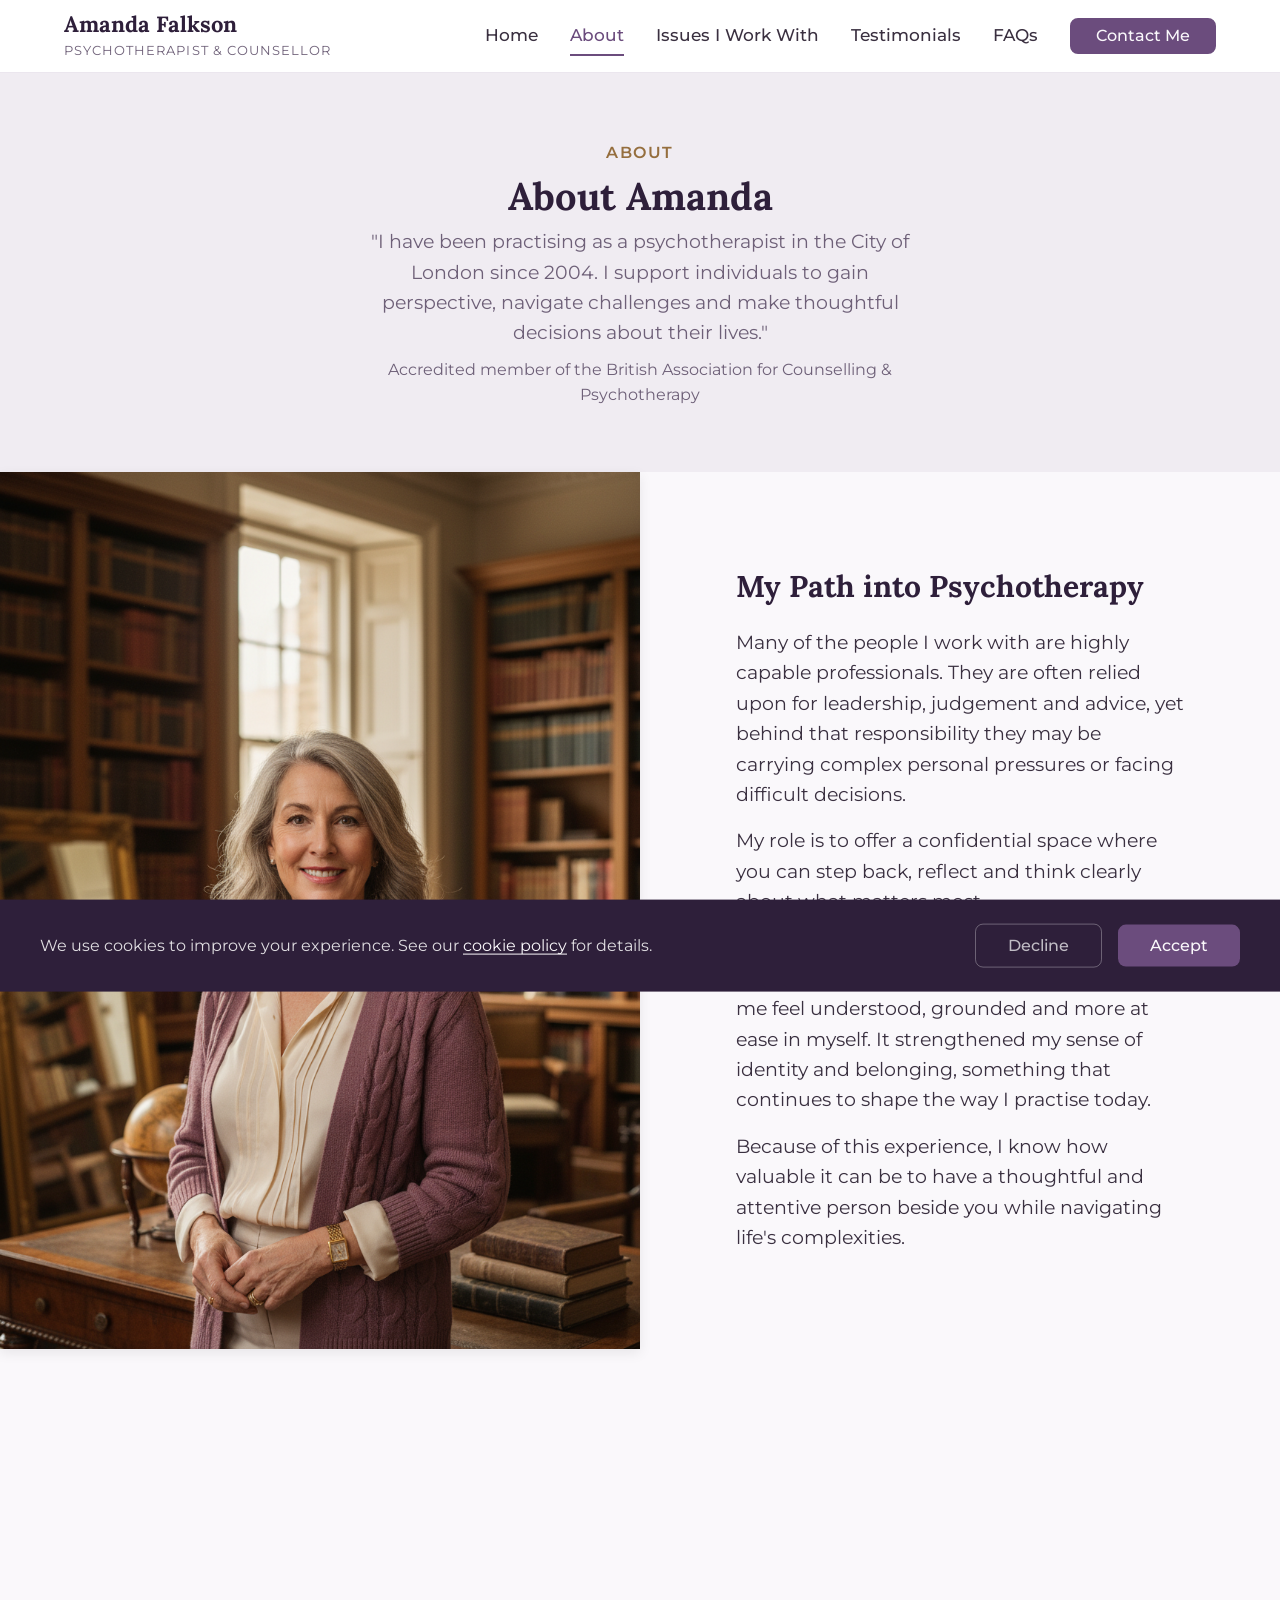
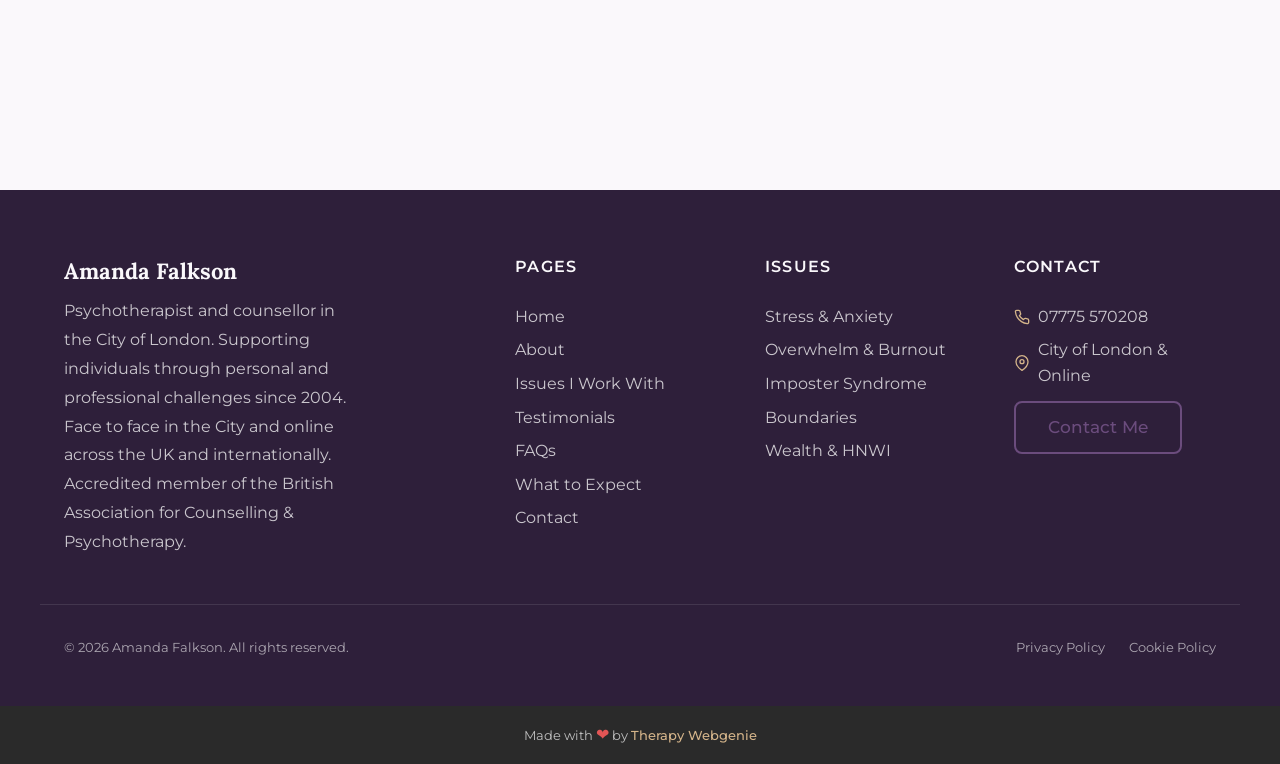
==== commit ea754a85: "Polish pass — enforce golden rules + remove Pricing page Fixes raised after first review: - Section " ====
--- a/about.html
+++ b/about.html
@@ -48,8 +48,6 @@
         <a href="issues.html" class="nav__link">Issues I Work With</a>
         <a href="testimonials.html" class="nav__link">Testimonials</a>
         <a href="faq.html" class="nav__link">FAQs</a>
-        <a href="pricing.html" class="nav__link">Pricing &amp; Payment</a>
-        <a href="contact.html" class="nav__link">Contact</a>
         <a href="contact.html" class="btn btn--primary nav__cta">Contact Me</a>
       </div>
       <button class="nav__toggle" aria-label="Toggle menu" aria-expanded="false" aria-controls="mobile-menu">
@@ -64,9 +62,7 @@
       <a href="issues.html" class="nav__link" role="menuitem">Issues I Work With</a>
       <a href="testimonials.html" class="nav__link" role="menuitem">Testimonials</a>
       <a href="faq.html" class="nav__link" role="menuitem">FAQs</a>
-      <a href="pricing.html" class="nav__link" role="menuitem">Pricing &amp; Payment</a>
       <a href="what-to-expect.html" class="nav__link" role="menuitem">What to Expect</a>
-      <a href="contact.html" class="nav__link" role="menuitem">Contact</a>
       <a href="contact.html" class="btn btn--primary" role="menuitem">Contact Me</a>
     </div>
   </nav>
@@ -237,7 +233,6 @@
           <a href="issues.html" class="footer__link">Issues I Work With</a>
           <a href="testimonials.html" class="footer__link">Testimonials</a>
           <a href="faq.html" class="footer__link">FAQs</a>
-          <a href="pricing.html" class="footer__link">Pricing &amp; Payment</a>
           <a href="what-to-expect.html" class="footer__link">What to Expect</a>
           <a href="contact.html" class="footer__link">Contact</a>
         </div>
--- a/css/components.css
+++ b/css/components.css
@@ -3947,6 +3947,25 @@
   gap: var(--space-sm);
 }
 
+/* Checklist items that use inline SVG instead of ::before — constrain SVG size */
+.checklist > li {
+  display: flex;
+  align-items: flex-start;
+  gap: var(--space-sm);
+  font-size: var(--text-base);
+  color: var(--color-text);
+  line-height: var(--line-height-normal);
+}
+
+.checklist > li > svg {
+  width: 20px;
+  height: 20px;
+  min-width: 20px;
+  flex-shrink: 0;
+  color: var(--color-primary);
+  margin-top: 4px;
+}
+
 .checklist__item {
   display: flex;
   align-items: flex-start;
@@ -7220,4 +7239,81 @@
     font-size: 1.5rem;
     padding: 0.4rem 0.8rem;
   }
+}
+
+/* =============================================
+   GOLDEN RULE: SECTION BACKGROUND ALTERNATION (safety net)
+   Only fires in the explicit "two same in a row" case. Does NOT
+   try to infer alternation from neighbouring classes — cascading
+   overrides cause new bugs. Author discipline (alternating
+   .section / .section--alt in HTML) is still the primary fix.
+
+   Covered:
+   - Two plain .section in a row → second forced to --alt look
+   - Two .section--alt in a row → second forced to plain look
+   - Two .section--dark in a row → would be unusual, not handled
+   ============================================= */
+
+main > .section:not(.section--alt):not(.section--dark):not(.cta-banner)
+  + .section:not(.section--alt):not(.section--dark):not(.cta-banner) {
+  background-color: var(--color-bg-alt);
+}
+
+main > .section--alt + .section--alt:not(.section--dark):not(.cta-banner) {
+  background-color: var(--color-bg);
+}
+
+/* =============================================
+   HERO--HALF SAFETY: height clamp
+   Prevents the recurring bug where content column makes the hero
+   taller than the viewport, pushing the image below the fold and
+   hiding the next section entirely.
+   ============================================= */
+@media (min-width: 768px) {
+  .hero--half .hero__inner {
+    min-height: 560px;
+    max-height: 85vh;
+  }
+  .hero--half .hero__image-wrap {
+    max-height: 85vh;
+  }
+  .hero--half .hero__image {
+    max-height: 85vh;
+    object-fit: cover;
+  }
+  .hero--half .hero__content {
+    max-height: 85vh;
+    overflow-y: auto;
+  }
+}
+
+@media (max-width: 767px) {
+  .hero--half .hero__image-wrap {
+    aspect-ratio: 4 / 3;
+    max-height: 55vh;
+    min-height: 0;
+  }
+  .hero--half .hero__image {
+    max-height: 55vh;
+  }
+}
+
+/* =============================================
+   PRICING GRID SAFETY: auto-fit columns
+   Prevents empty column slots when card count ≠ --N modifier
+   ============================================= */
+.pricing-grid:not(.pricing-grid--2):not(.pricing-grid--3):not(.pricing-grid--4) {
+  display: grid;
+  grid-template-columns: repeat(auto-fit, minmax(280px, 1fr));
+  gap: var(--space-lg);
+}
+
+@media (min-width: 768px) {
+  .pricing-grid.pricing-grid--3:has(> :nth-child(2):last-child) {
+    /* only 2 children present — override --3 to --2 */
+    grid-template-columns: repeat(2, minmax(0, 1fr));
+    max-width: 800px;
+    margin-left: auto;
+    margin-right: auto;
+  }
 }
--- a/css/theme.css
+++ b/css/theme.css
@@ -40,8 +40,11 @@
   --font-heading: 'Lora', Georgia, 'Times New Roman', serif;
   --font-body: 'Montserrat', -apple-system, BlinkMacSystemFont, 'Segoe UI', Roboto, sans-serif;
 
-  /* Editorial heading sizes (larger serif renders differently than base defaults) */
-  --text-h1-desktop: 2.75rem;
-  --text-h2-desktop: 2.2rem;
-  --text-h3-desktop: 1.65rem;
+  /* Heading sizes — tightened for editorial/serif rendering */
+  --text-h1: 2rem;              /* mobile 32px */
+  --text-h1-desktop: 2.375rem;  /* desktop 38px */
+  --text-h2: 1.625rem;          /* mobile 26px */
+  --text-h2-desktop: 1.875rem;  /* desktop 30px */
+  --text-h3: 1.25rem;           /* mobile 20px */
+  --text-h3-desktop: 1.375rem;  /* desktop 22px */
 }
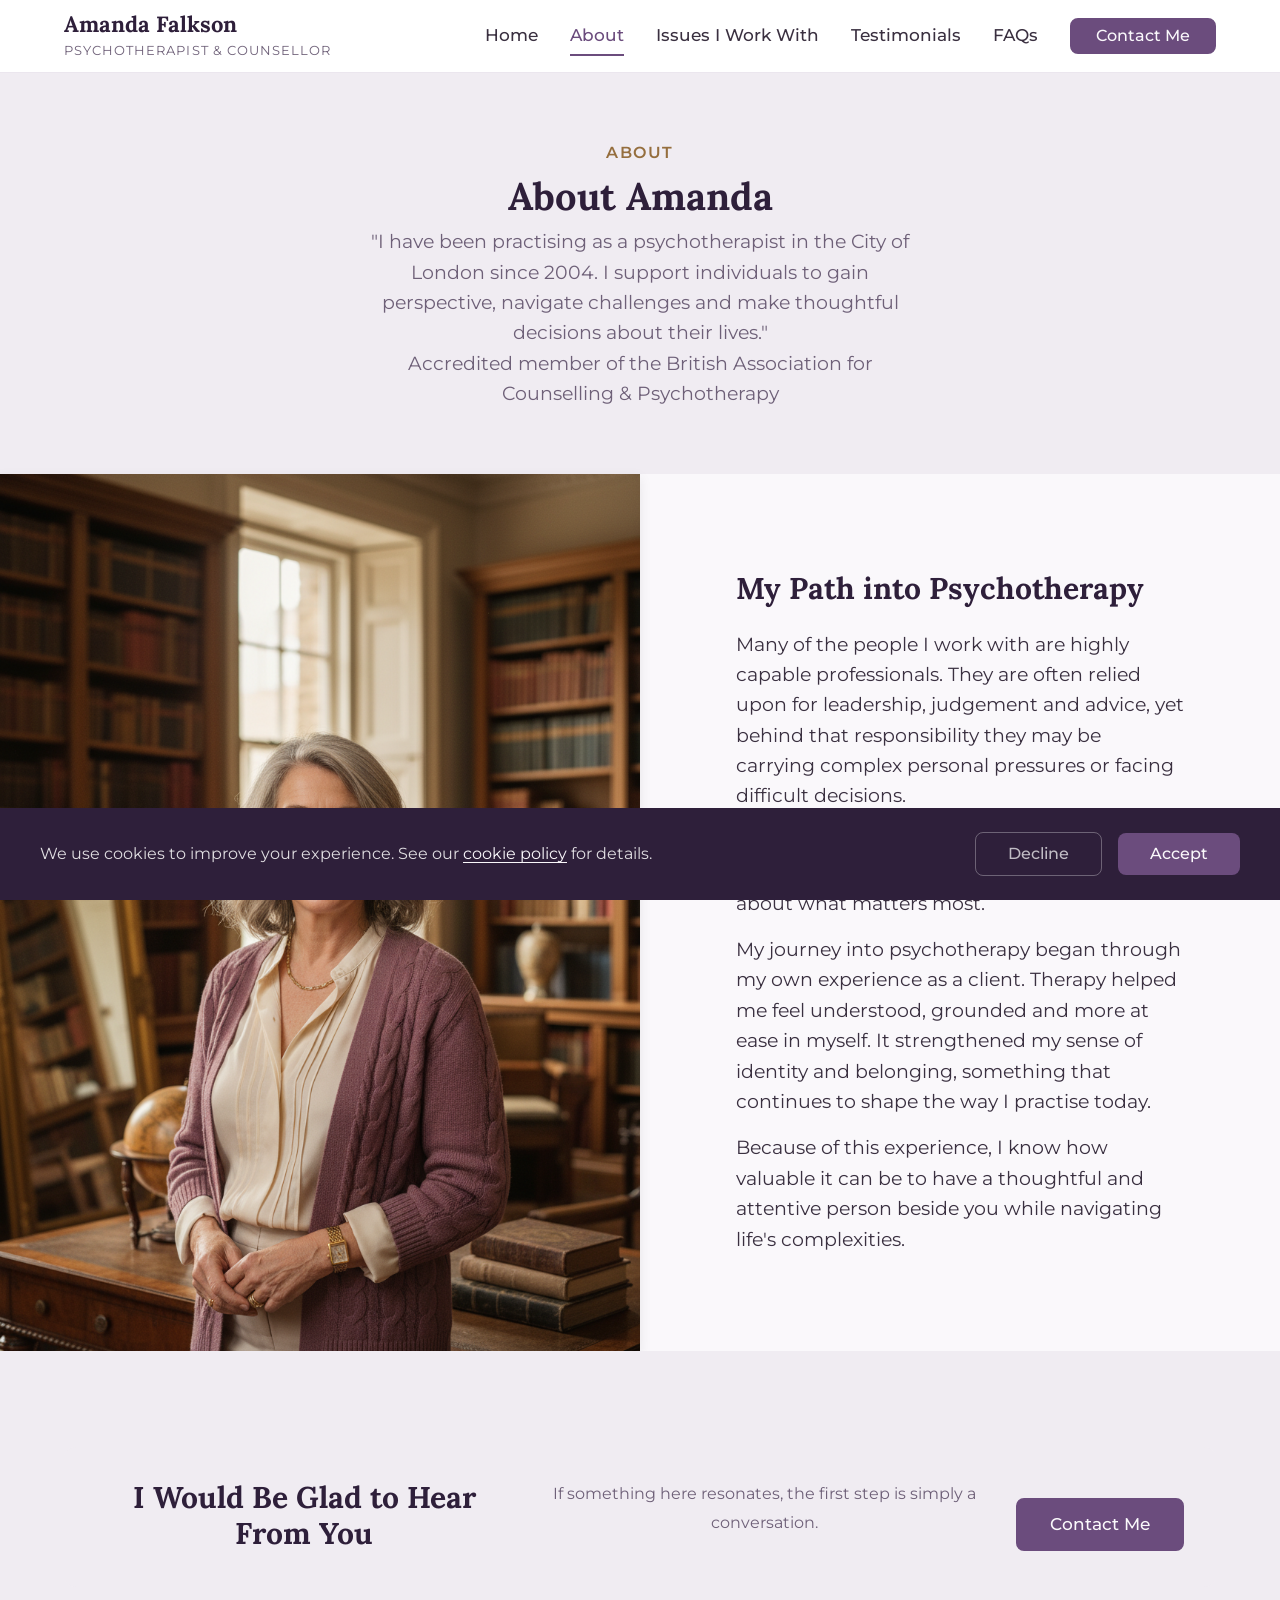
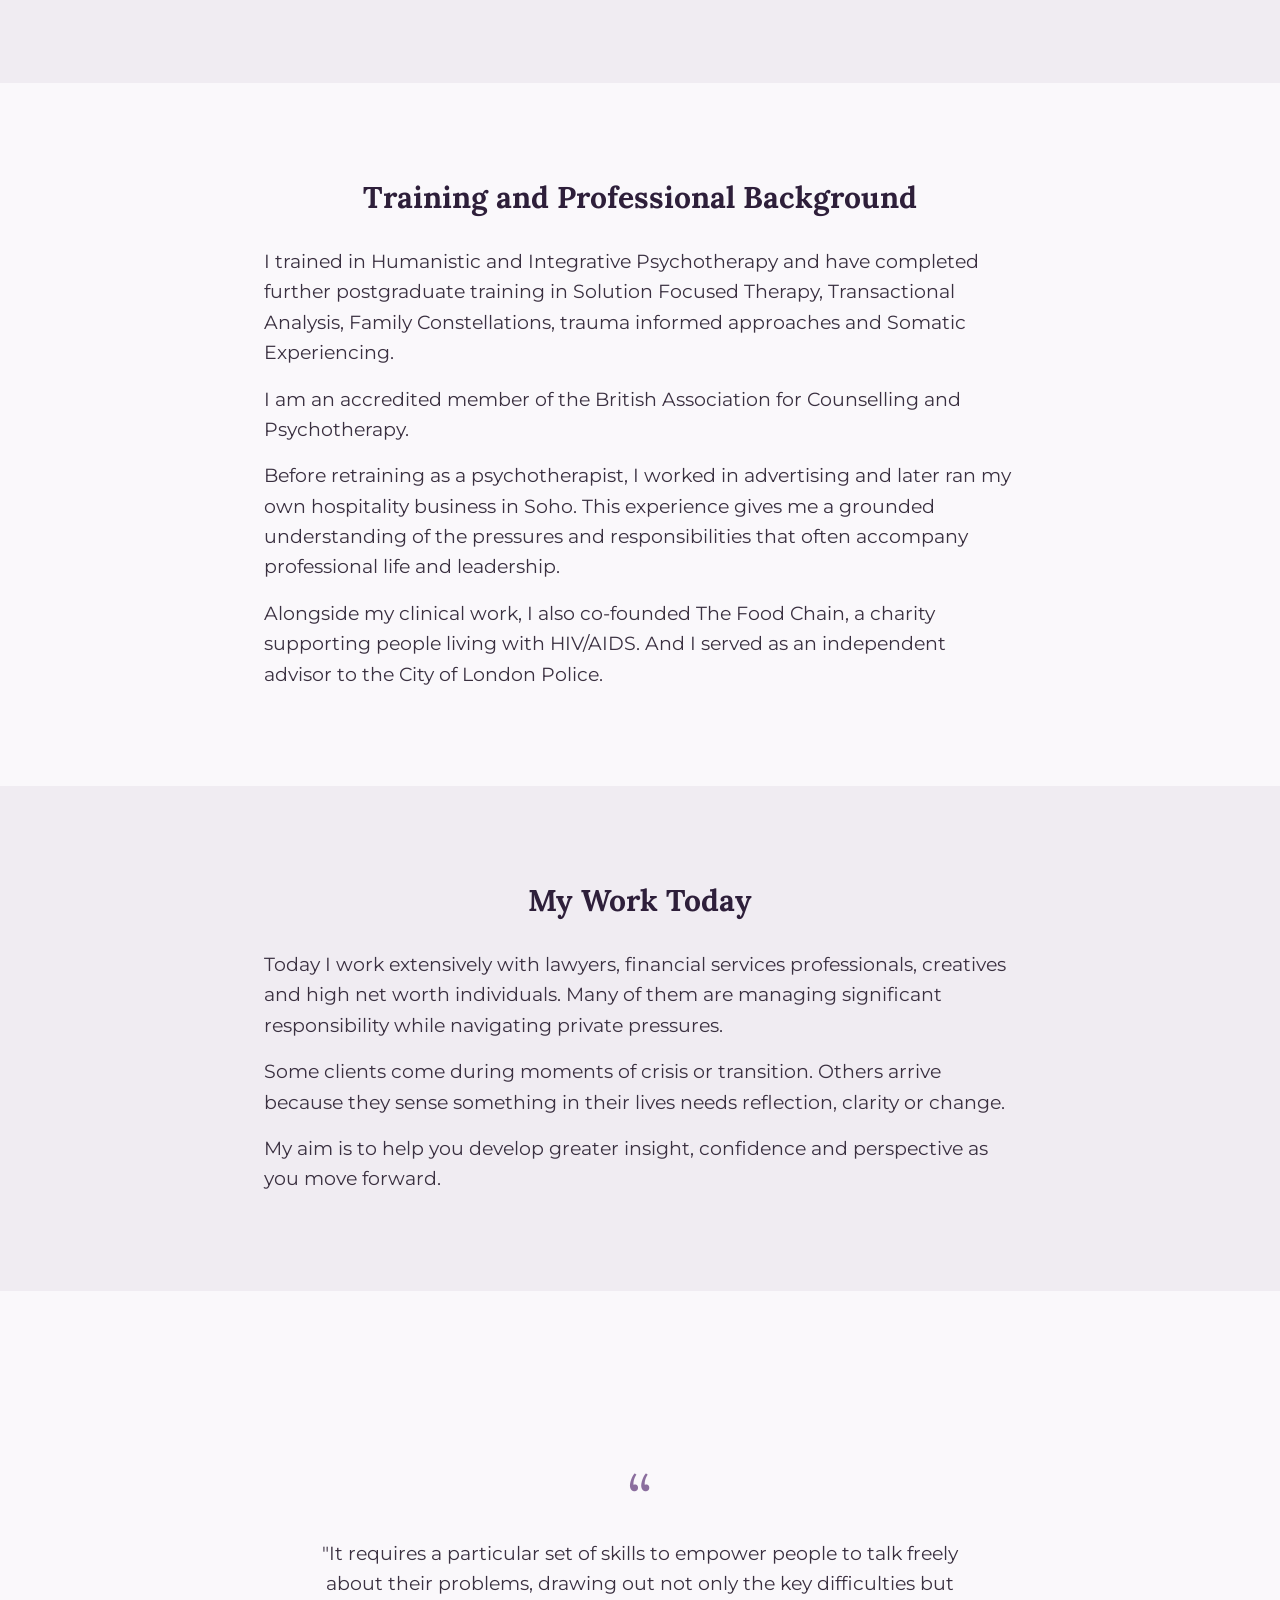
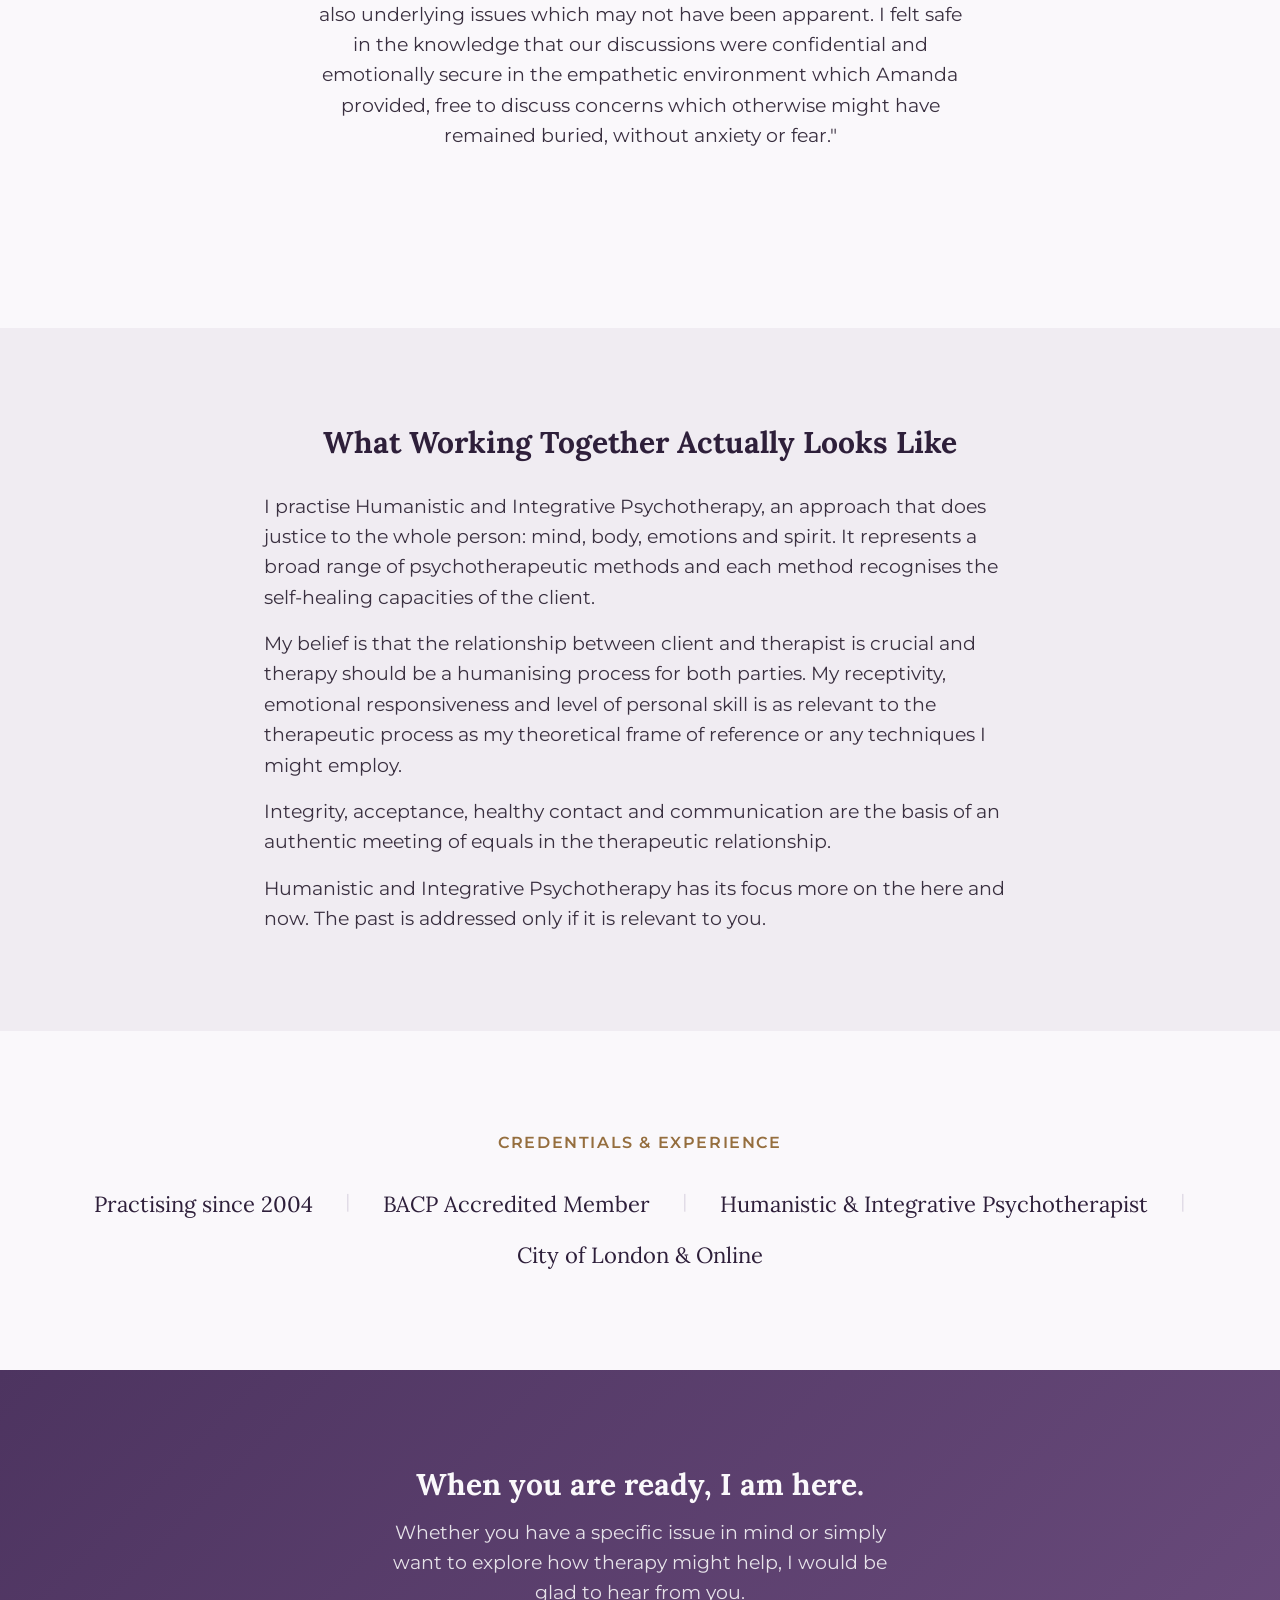
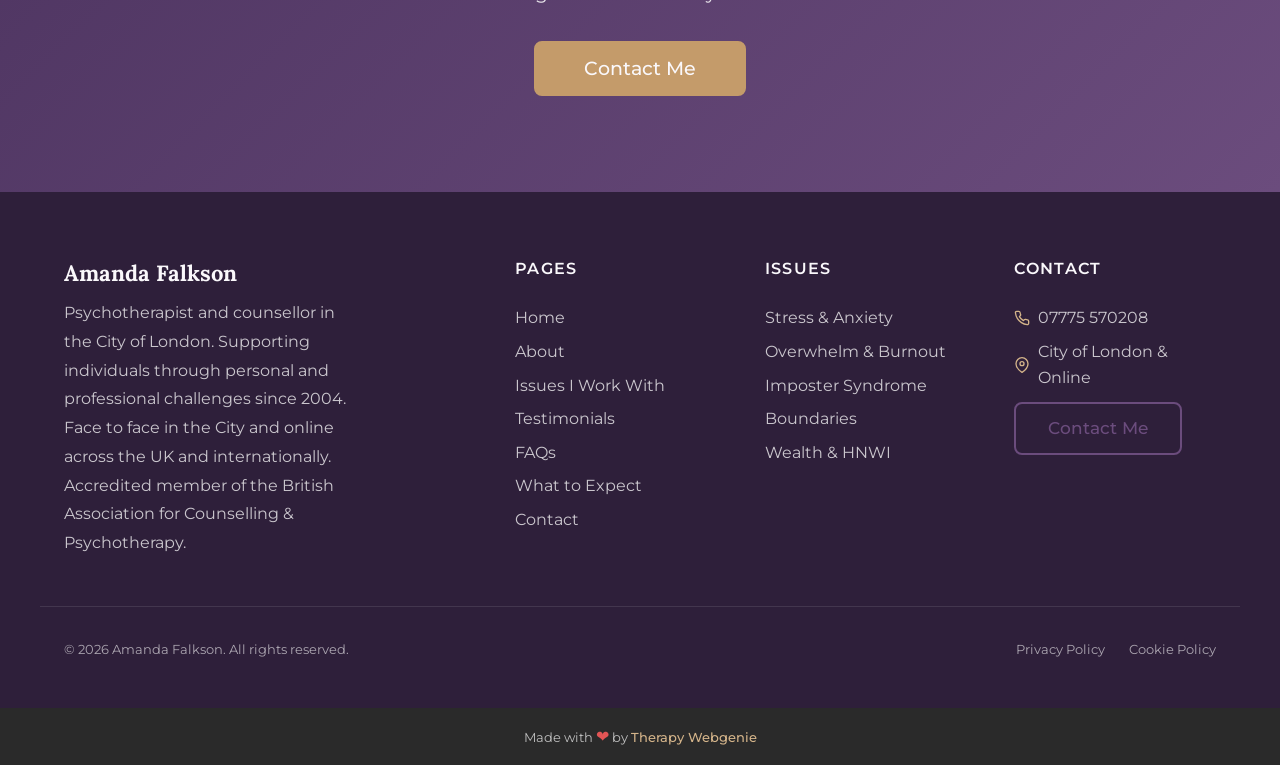
==== commit 690fd39f: "Issues page redesign — rich visual patterns, sticky sidebar, pull-quotes Fixes after "lazy layout" f" ====
--- a/about.html
+++ b/about.html
@@ -100,7 +100,7 @@
         <span class="section-label">About</span>
         <h1>About Amanda</h1>
         <p class="page-header__subtitle">"I have been practising as a psychotherapist in the City of London since 2004. I support individuals to gain perspective, navigate challenges and make thoughtful decisions about their lives."</p>
-        <p style="margin-top: var(--space-sm); color: var(--color-text-light); font-size: var(--text-sm);">Accredited member of the British Association for Counselling &amp; Psychotherapy</p>
+        <p class="page-header__meta">Accredited member of the British Association for Counselling &amp; Psychotherapy</p>
       </div>
     </section>
     <!-- /SECTION: page-header -->
@@ -240,11 +240,11 @@
       <div class="footer__col">
         <p class="footer__heading">Issues</p>
         <div class="footer__links">
-          <a href="issues.html#stress-anxiety" class="footer__link">Stress &amp; Anxiety</a>
-          <a href="issues.html#overwhelm" class="footer__link">Overwhelm &amp; Burnout</a>
-          <a href="issues.html#imposter-syndrome" class="footer__link">Imposter Syndrome</a>
-          <a href="issues.html#boundaries" class="footer__link">Boundaries</a>
-          <a href="issues.html#wealth-hnwi" class="footer__link">Wealth &amp; HNWI</a>
+          <a href="issues.html#service-stress-anxiety" class="footer__link">Stress &amp; Anxiety</a>
+          <a href="issues.html#service-overwhelm" class="footer__link">Overwhelm &amp; Burnout</a>
+          <a href="issues.html#service-imposter-syndrome" class="footer__link">Imposter Syndrome</a>
+          <a href="issues.html#service-boundaries" class="footer__link">Boundaries</a>
+          <a href="issues.html#service-wealth-hnwi" class="footer__link">Wealth &amp; HNWI</a>
         </div>
       </div>
       <div class="footer__col">
--- a/css/components.css
+++ b/css/components.css
@@ -3368,6 +3368,21 @@
   color: rgba(255, 255, 255, 0.9);
 }
 
+/* Secondary meta line under subtitle (e.g. credentials strip on issue pages) */
+.page-header__meta {
+  margin-top: var(--space-sm);
+  font-size: var(--text-sm);
+  color: var(--color-text-light);
+}
+
+.page-header--image .page-header__meta {
+  color: rgba(255, 255, 255, 0.75);
+}
+
+.page-header--dark .page-header__meta {
+  color: rgba(255, 255, 255, 0.75);
+}
+
 .page-header--image .breadcrumb__link {
   color: rgba(255, 255, 255, 0.7);
 }
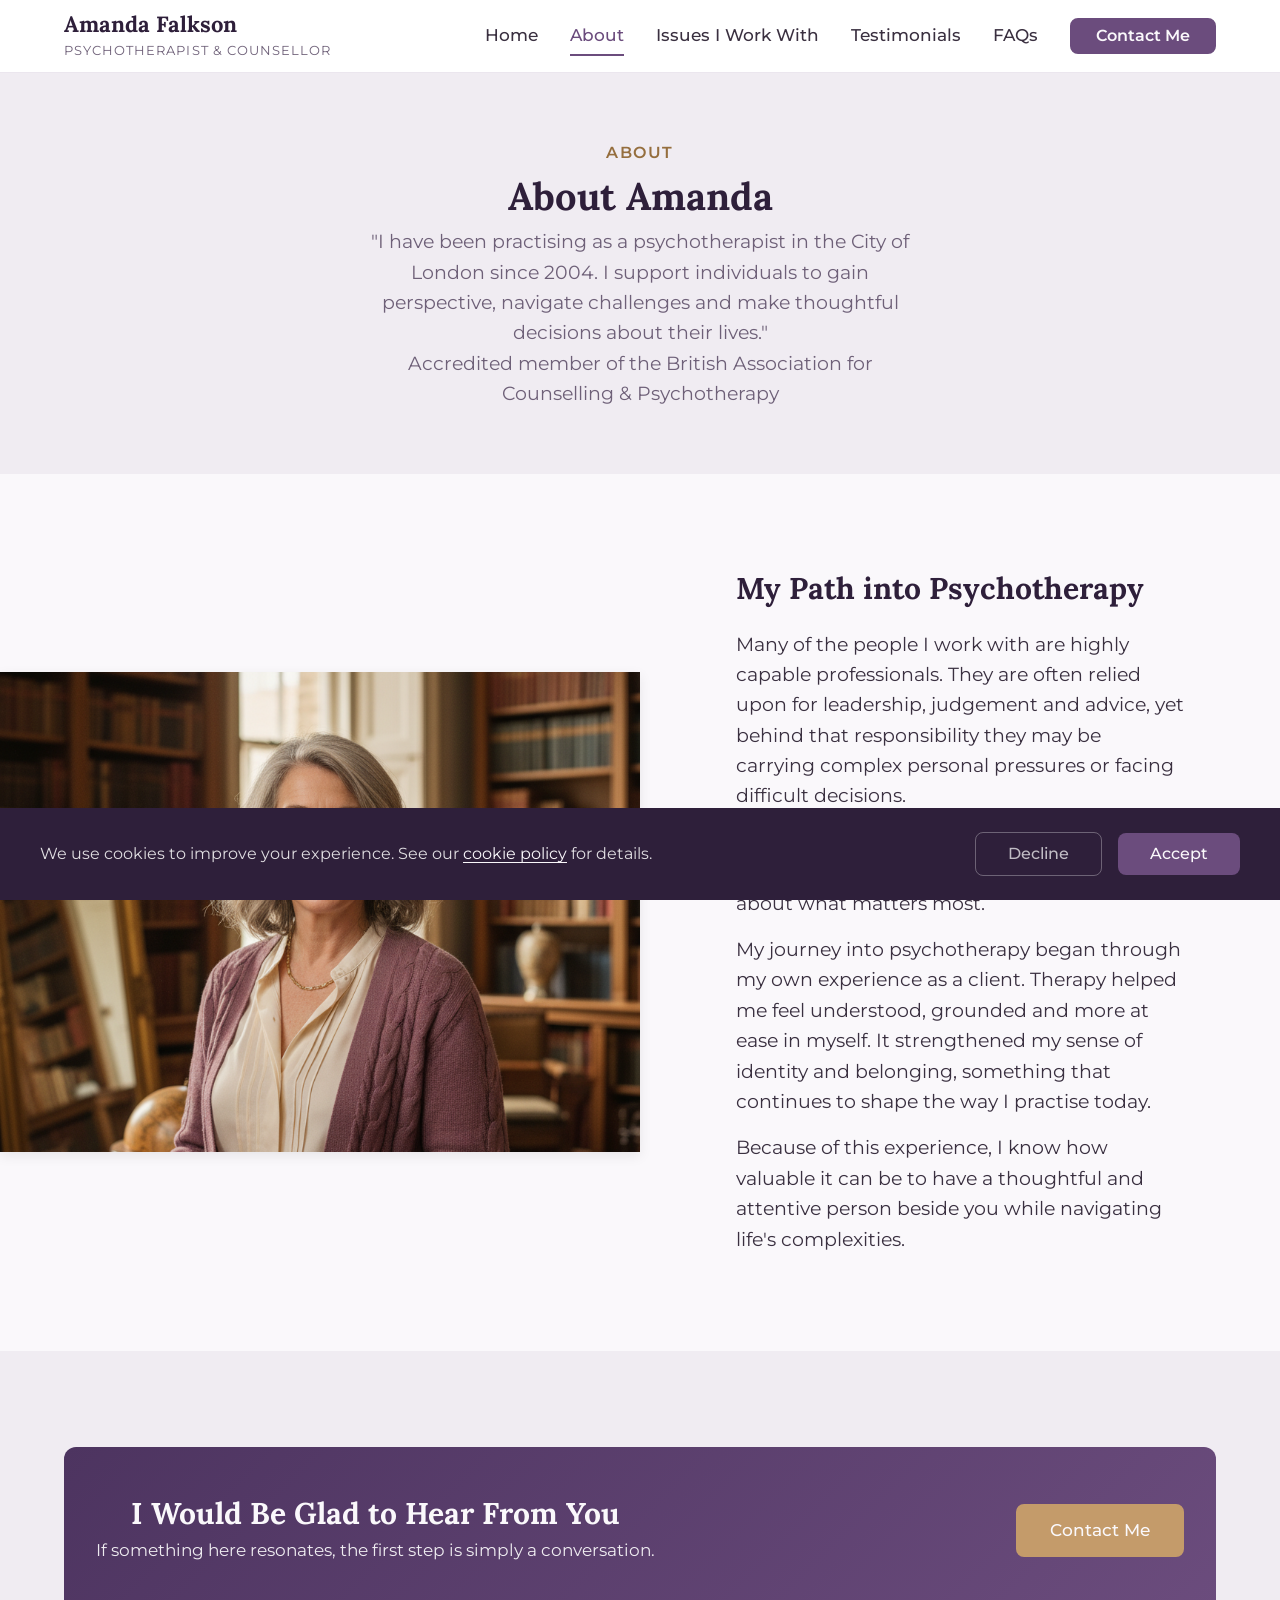
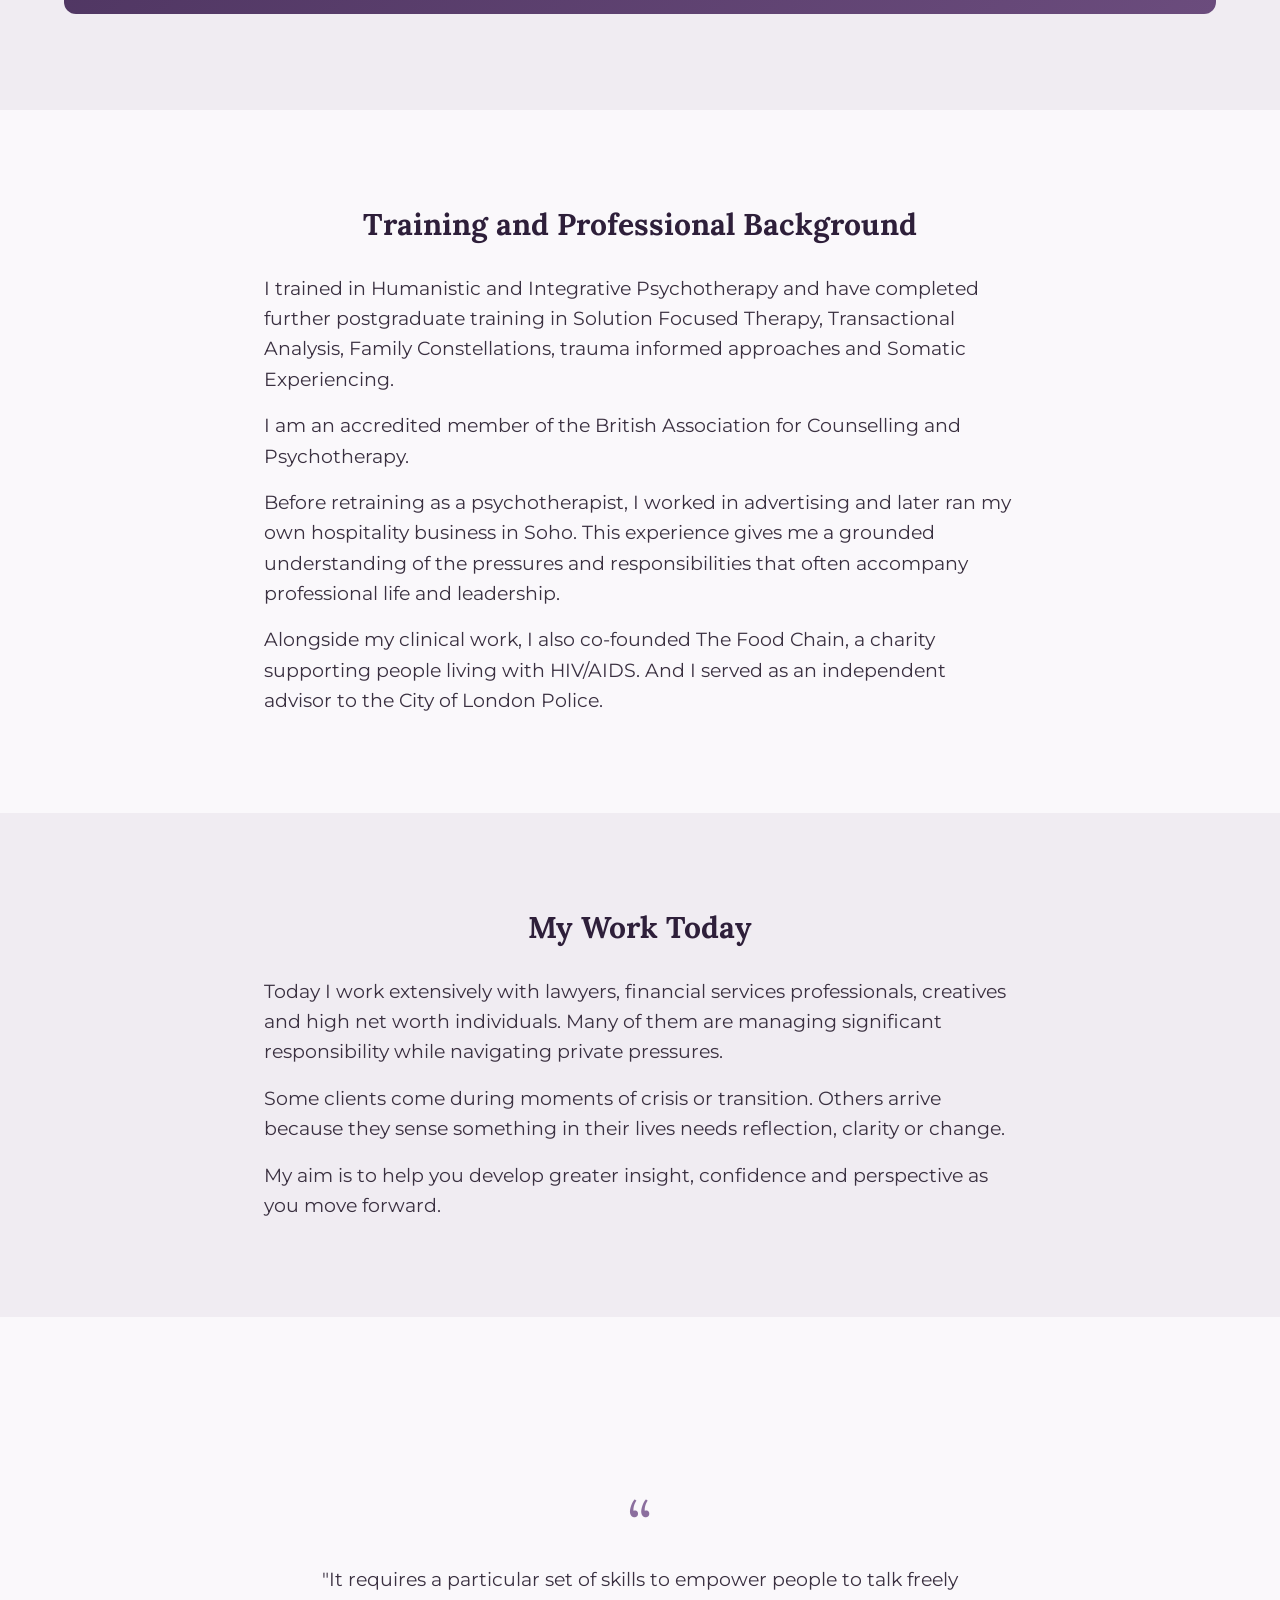
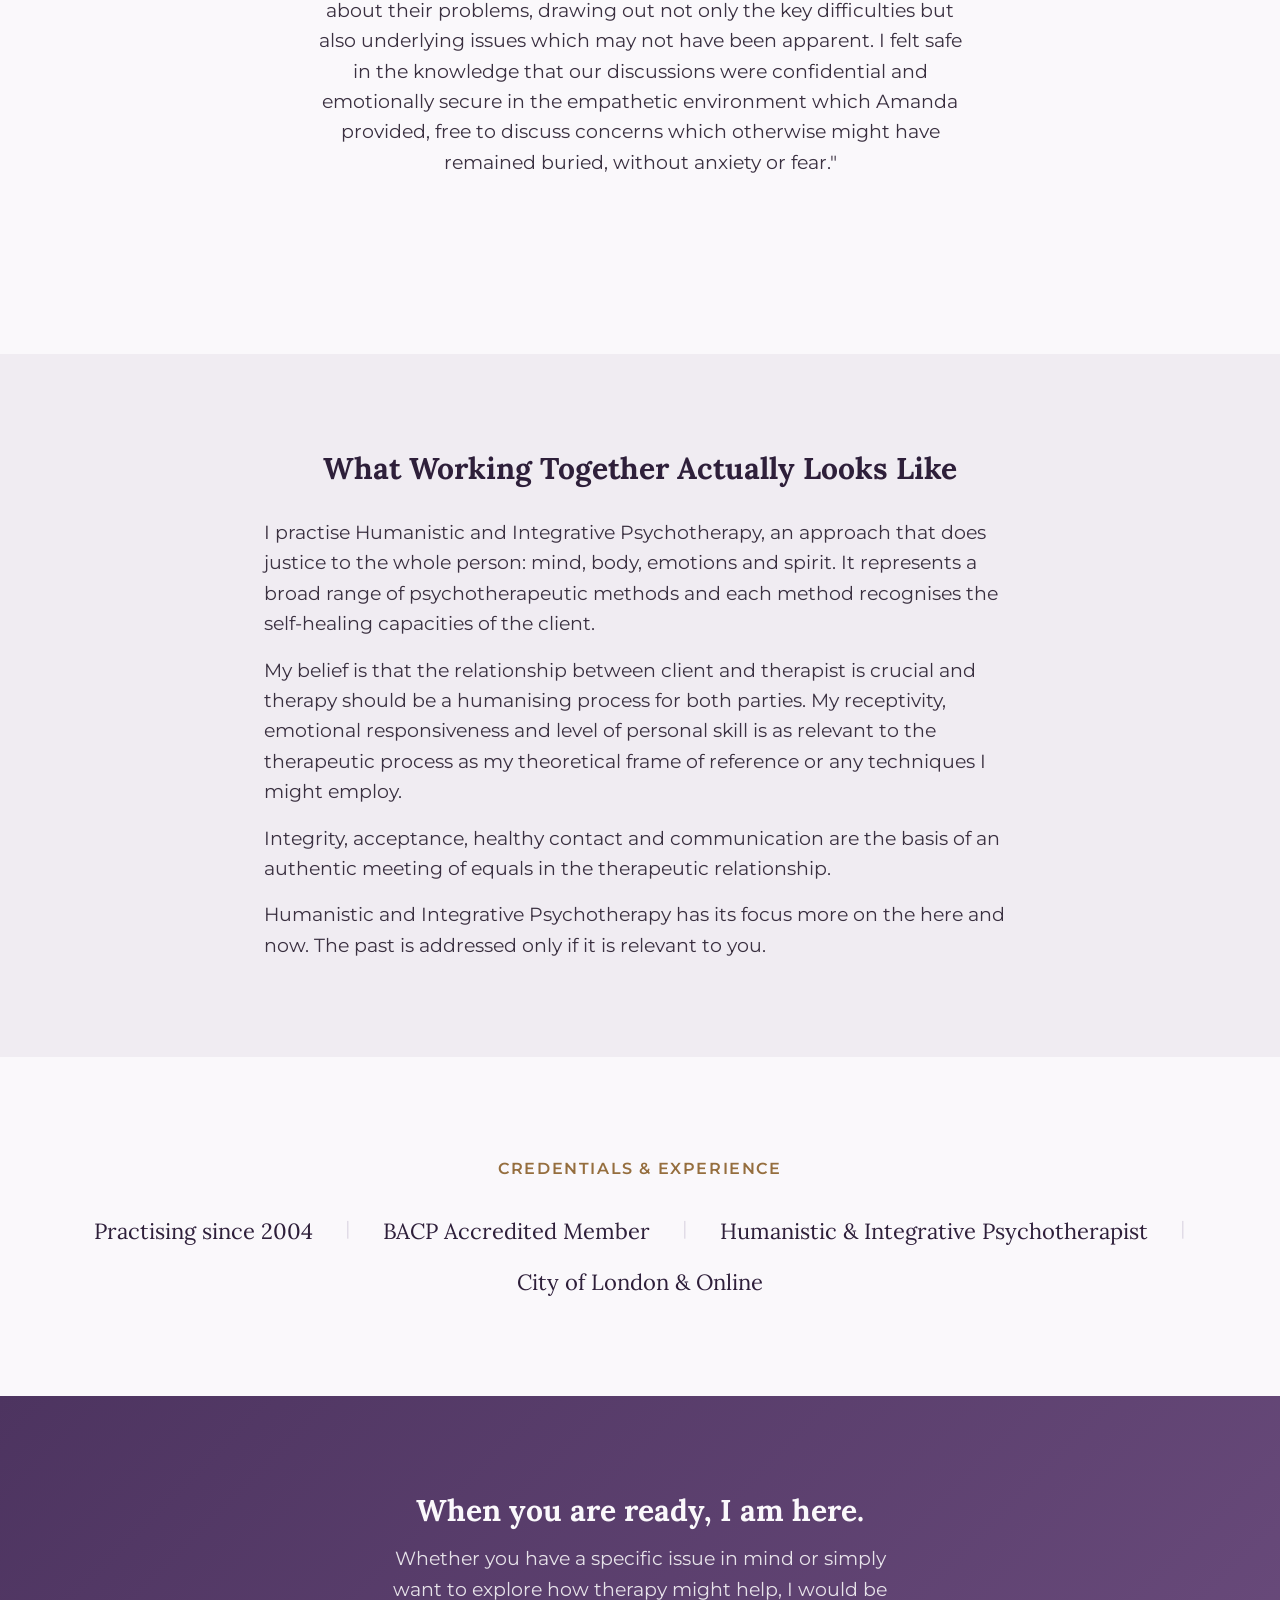
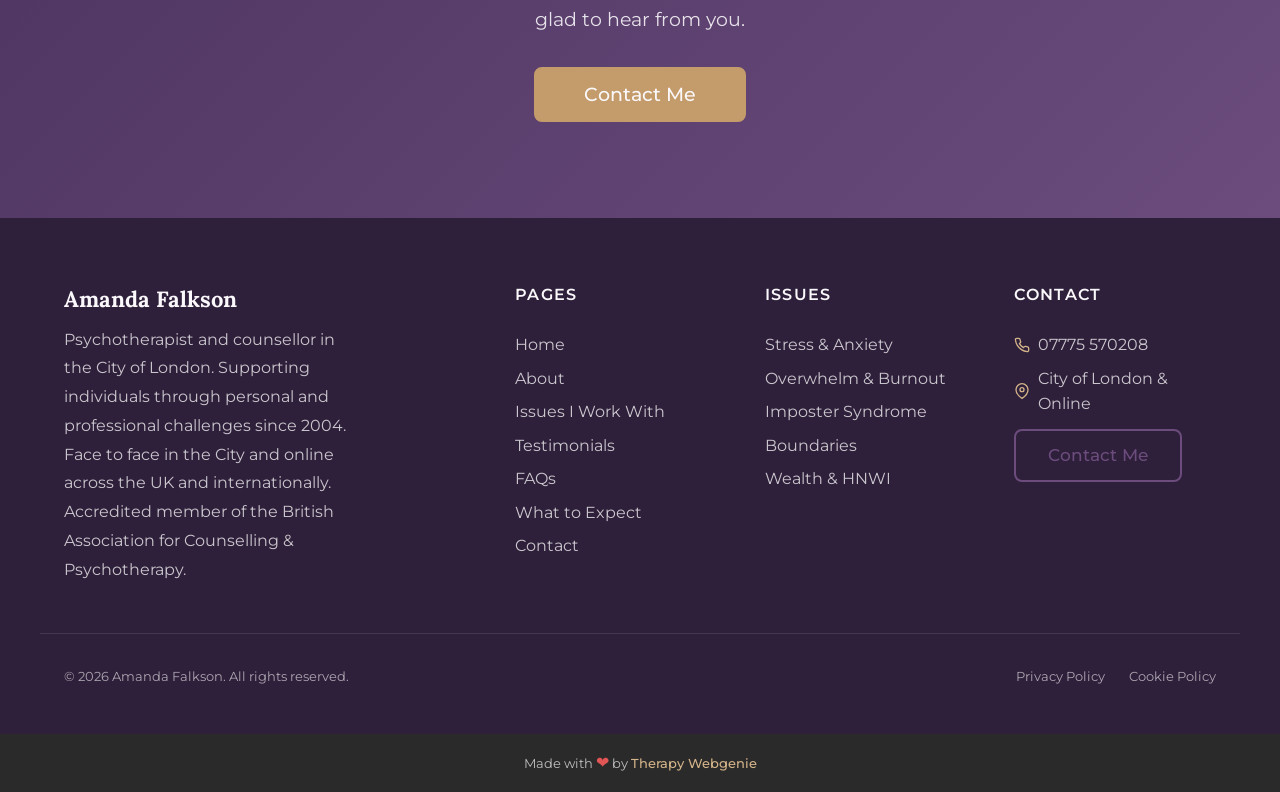
==== commit 2581a5db: "Component polish: cards, CTAs, split--bleed, sidebar overflow, highlight-box Applied via master temp" ====
--- a/about.html
+++ b/about.html
@@ -121,10 +121,12 @@
     <!-- SECTION: cta-mid -->
     <section class="section section--alt reveal">
       <div class="container">
-        <div class="cta-inline text-center">
-          <h2>I Would Be Glad to Hear From You</h2>
-          <p>If something here resonates, the first step is simply a conversation.</p>
-          <a href="contact.html" class="btn btn--primary" style="margin-top: var(--space-md);">Contact Me</a>
+        <div class="cta-inline cta-inline--dark text-center">
+          <div>
+            <h2>I Would Be Glad to Hear From You</h2>
+            <p>If something here resonates, the first step is simply a conversation.</p>
+          </div>
+          <a href="contact.html" class="btn btn--accent">Contact Me</a>
         </div>
       </div>
     </section>
--- a/css/components.css
+++ b/css/components.css
@@ -124,6 +124,7 @@
 .nav__cta {
   font-size: var(--text-sm);
   padding: var(--space-sm) var(--space-lg);
+  font-weight: 600;
 }
 
 /* Mobile Menu Toggle */
@@ -2356,15 +2357,28 @@
 
 /* Feature Card Variant */
 .card--feature {
-  background: transparent;
-  border: none;
-  box-shadow: none;
-  padding: var(--space-lg) 0;
+  background-color: var(--color-surface);
+  border: 1px solid var(--color-border-light);
+  box-shadow: 0 1px 3px rgba(0,0,0,0.04);
+  padding: var(--space-xl);
+  border-radius: var(--radius-lg);
+  text-align: center;
+  transition: box-shadow 0.2s ease, transform 0.2s ease;
 }
 
 .card--feature:hover {
-  box-shadow: none;
-  transform: none;
+  box-shadow: 0 4px 12px rgba(0,0,0,0.08);
+  transform: translateY(-2px);
+}
+
+.card--feature .card__icon {
+  margin-left: auto;
+  margin-right: auto;
+}
+
+/* On alt sections, swap surface → surface-alt so card still pops */
+.section--alt .card--feature {
+  background-color: var(--color-surface);
 }
 
 /* =============================================
@@ -3068,6 +3082,19 @@
     border-radius: var(--radius-lg);
     border: 1px solid var(--color-border-light);
     box-shadow: var(--shadow-sm);
+    /* Cap height so long link lists can scroll within the sidebar
+       instead of disappearing below the viewport when sticky */
+    max-height: calc(100vh - 120px);
+    overflow-y: auto;
+    scrollbar-width: thin;
+  }
+
+  .services-sidebar::-webkit-scrollbar {
+    width: 6px;
+  }
+  .services-sidebar::-webkit-scrollbar-thumb {
+    background-color: var(--color-border);
+    border-radius: 3px;
   }
 }
 
@@ -3616,11 +3643,15 @@
 .split--bleed {
   display: grid;
   grid-template-columns: 1fr;
+  align-items: center;
 }
 
 .split--bleed .split__image {
   width: 100%;
   aspect-ratio: 4 / 3;
+  height: auto;
+  max-height: 80vh;
+  align-self: center;
   object-fit: cover;
   border-radius: 0;
 }
@@ -3648,12 +3679,15 @@
   .split--bleed {
     grid-template-columns: 1fr 1fr;
     gap: 0;
-    align-items: stretch;
+    align-items: center;
   }
 
   .split--bleed .split__image {
-    height: 100%;
-    aspect-ratio: auto;
+    width: 100%;
+    aspect-ratio: 4 / 3;
+    height: auto;
+    max-height: 80vh;
+    object-fit: cover;
   }
 
   .split--bleed .split__content {
@@ -3846,7 +3880,9 @@
   text-align: center;
 }
 
-.highlight-box__heading h3 {
+.highlight-box__heading h2,
+.highlight-box__heading h3,
+.highlight-box__heading h4 {
   color: var(--color-text-inverse);
   font-size: var(--text-h3-desktop);
   line-height: var(--line-height-tight);
@@ -3886,7 +3922,9 @@
   text-align: left;
 }
 
-.highlight-box--soft .highlight-box__heading h3 {
+.highlight-box--soft .highlight-box__heading h2,
+.highlight-box--soft .highlight-box__heading h3,
+.highlight-box--soft .highlight-box__heading h4 {
   color: var(--color-text-heading);
 }
 
@@ -5264,11 +5302,10 @@
   flex-shrink: 0;
 }
 
-/* Dark variant (full-width band) */
+/* Dark variant — plum gradient bg with white text */
 .cta-inline--dark {
   background: linear-gradient(135deg, var(--color-primary-dark) 0%, var(--color-primary) 100%);
   color: var(--color-text-inverse);
-  border-radius: 0;
   padding: var(--space-2xl) var(--space-xl);
 }
 
@@ -5278,7 +5315,25 @@
 }
 
 .cta-inline--dark p {
-  color: rgba(255, 255, 255, 0.85);
+  color: rgba(255, 255, 255, 0.9);
+  font-size: var(--text-base);
+}
+
+/* In dark CTA, secondary button inverts to outlined white-on-transparent */
+.cta-inline--dark .btn--secondary {
+  color: var(--color-text-inverse);
+  border-color: rgba(255, 255, 255, 0.5);
+  background-color: transparent;
+}
+
+.cta-inline--dark .btn--secondary:hover {
+  background-color: rgba(255, 255, 255, 0.15);
+  border-color: rgba(255, 255, 255, 0.8);
+}
+
+/* Full-width band sub-variant — removes rounded corners when used as a section */
+.cta-inline--dark.cta-inline--band {
+  border-radius: 0;
 }
 
 @media (min-width: 768px) {
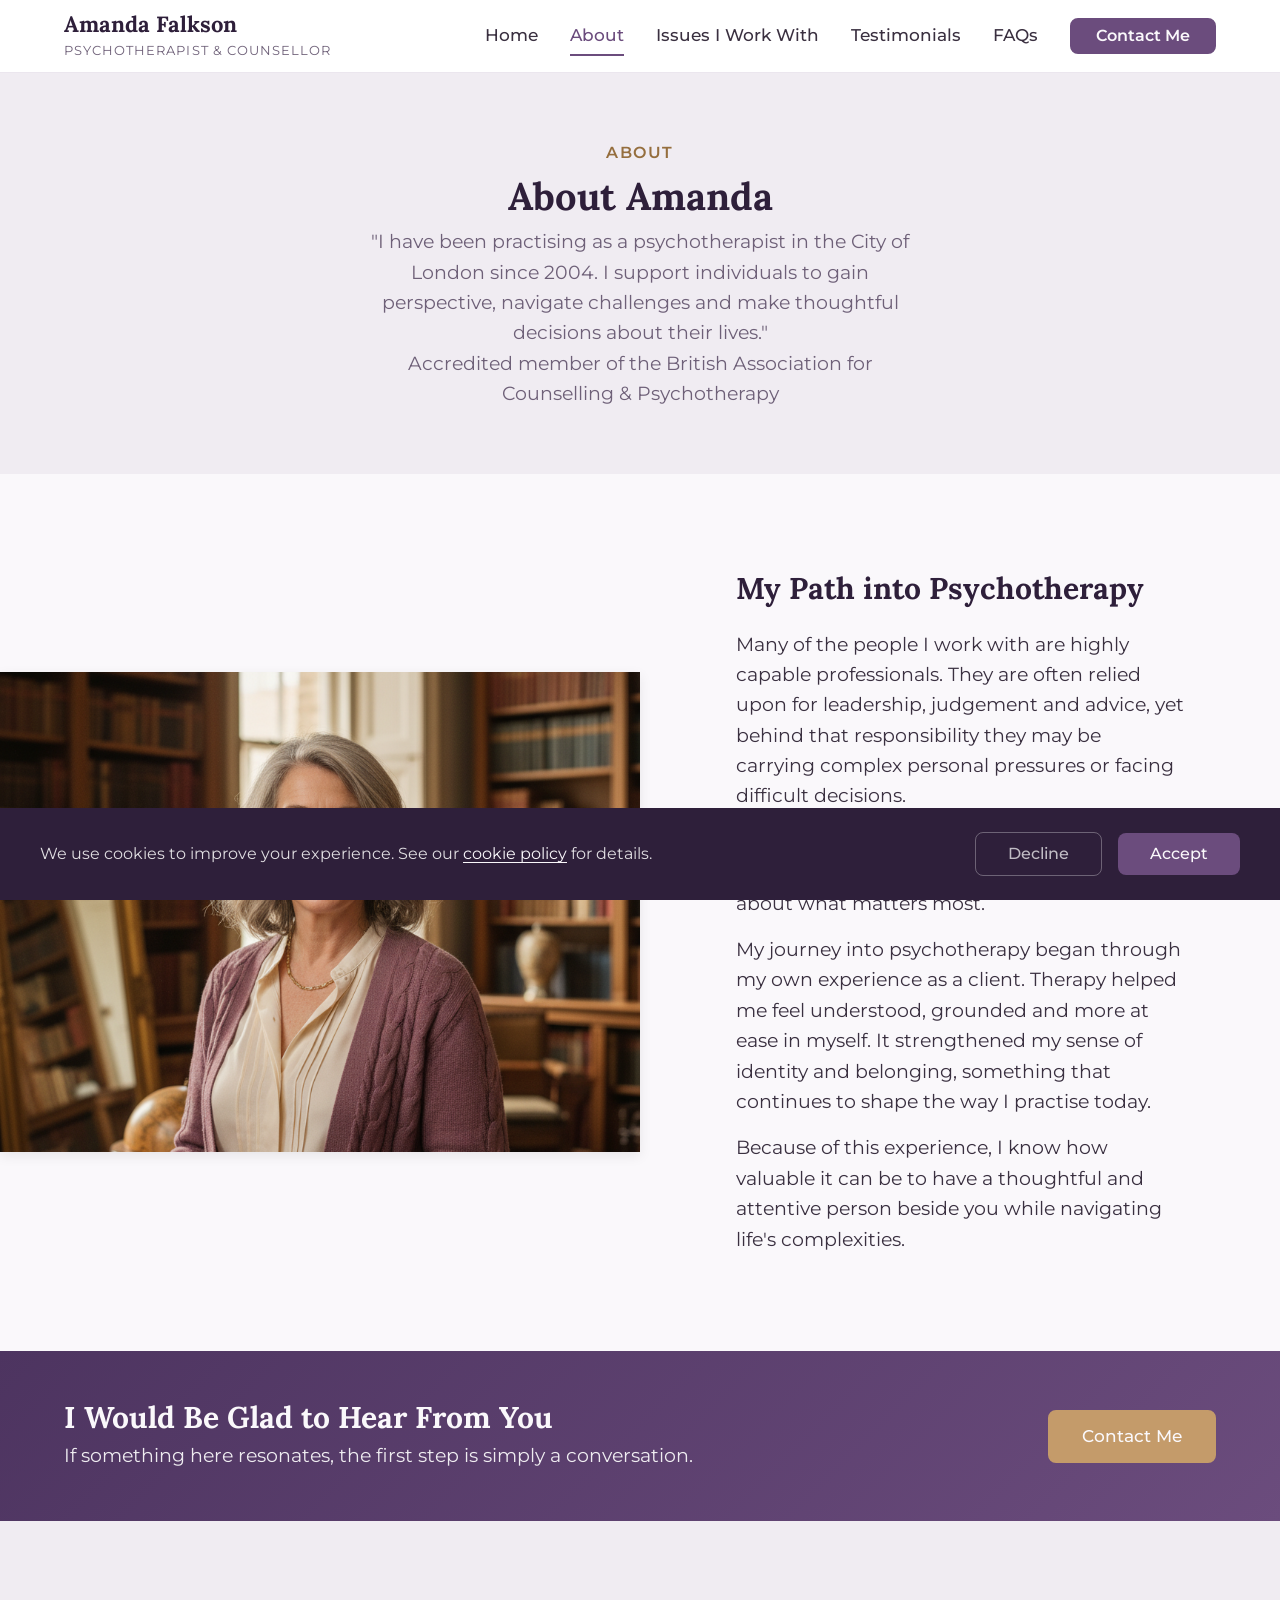
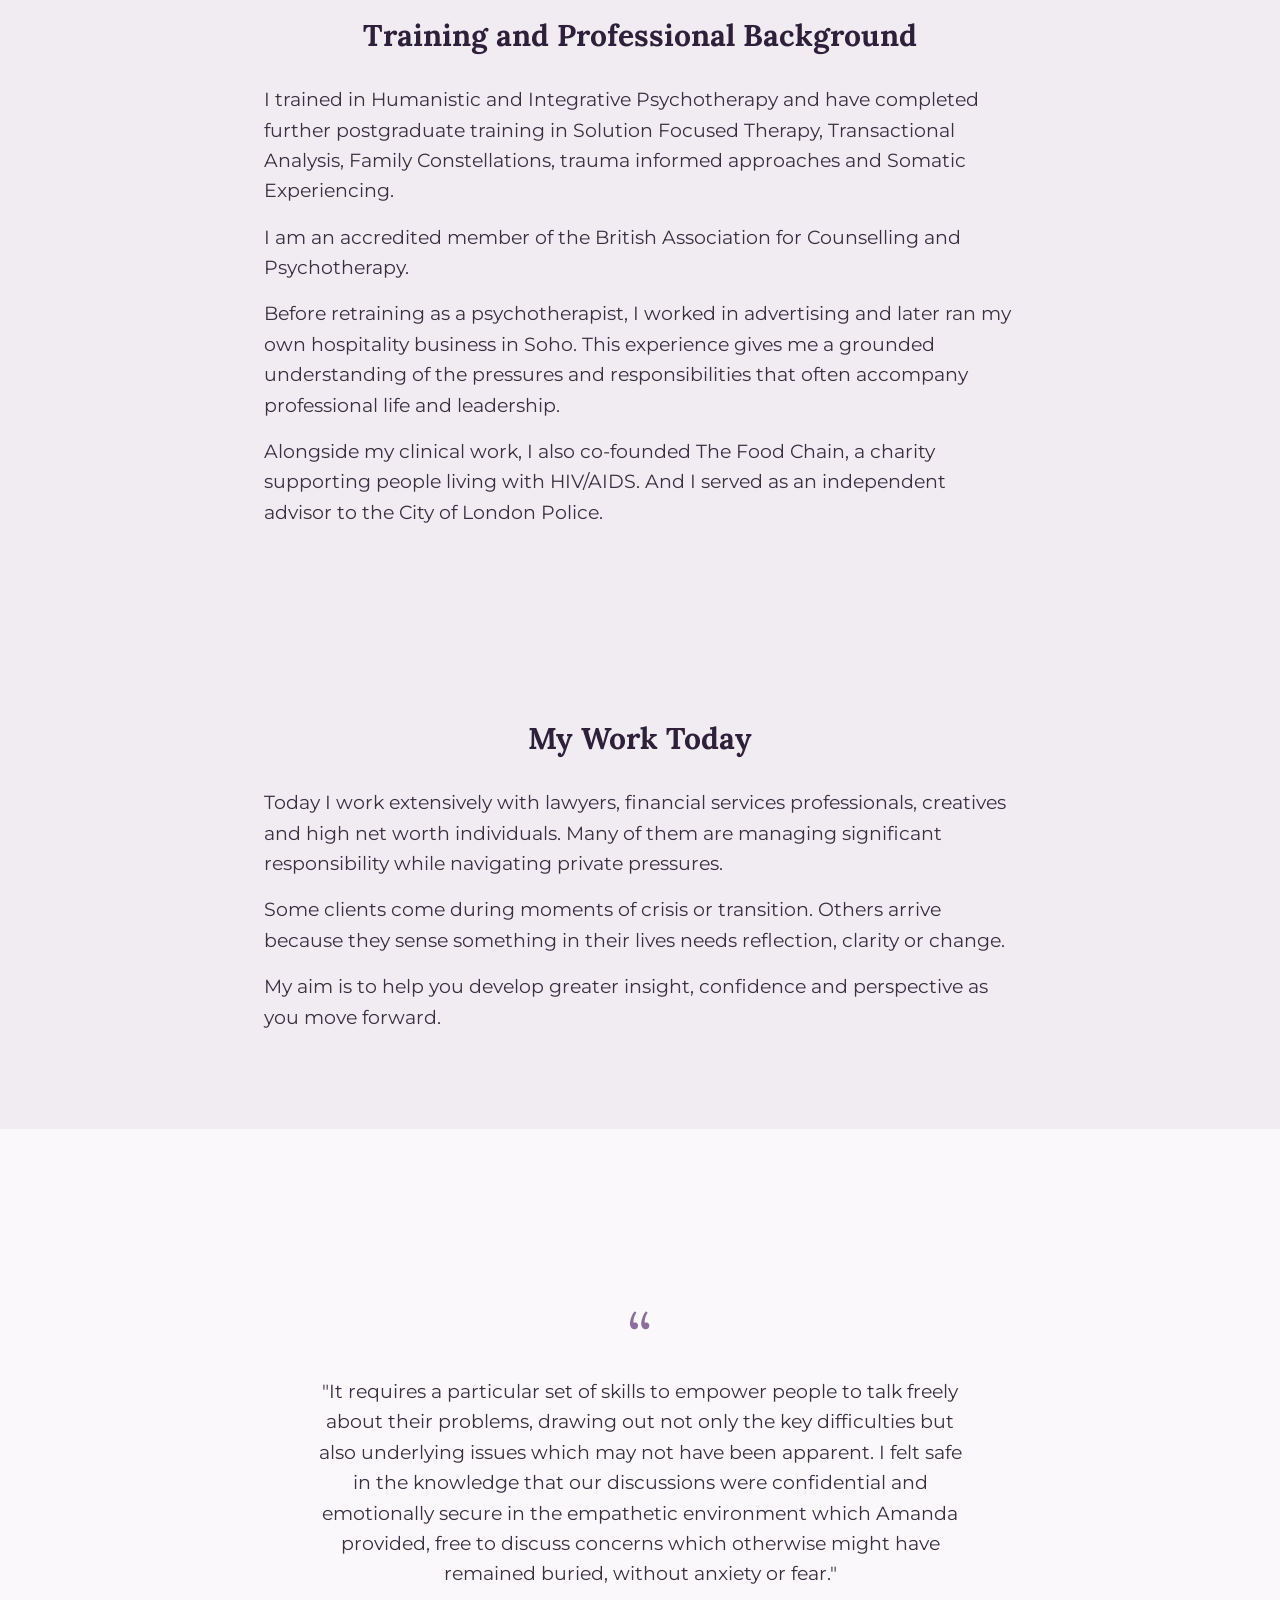
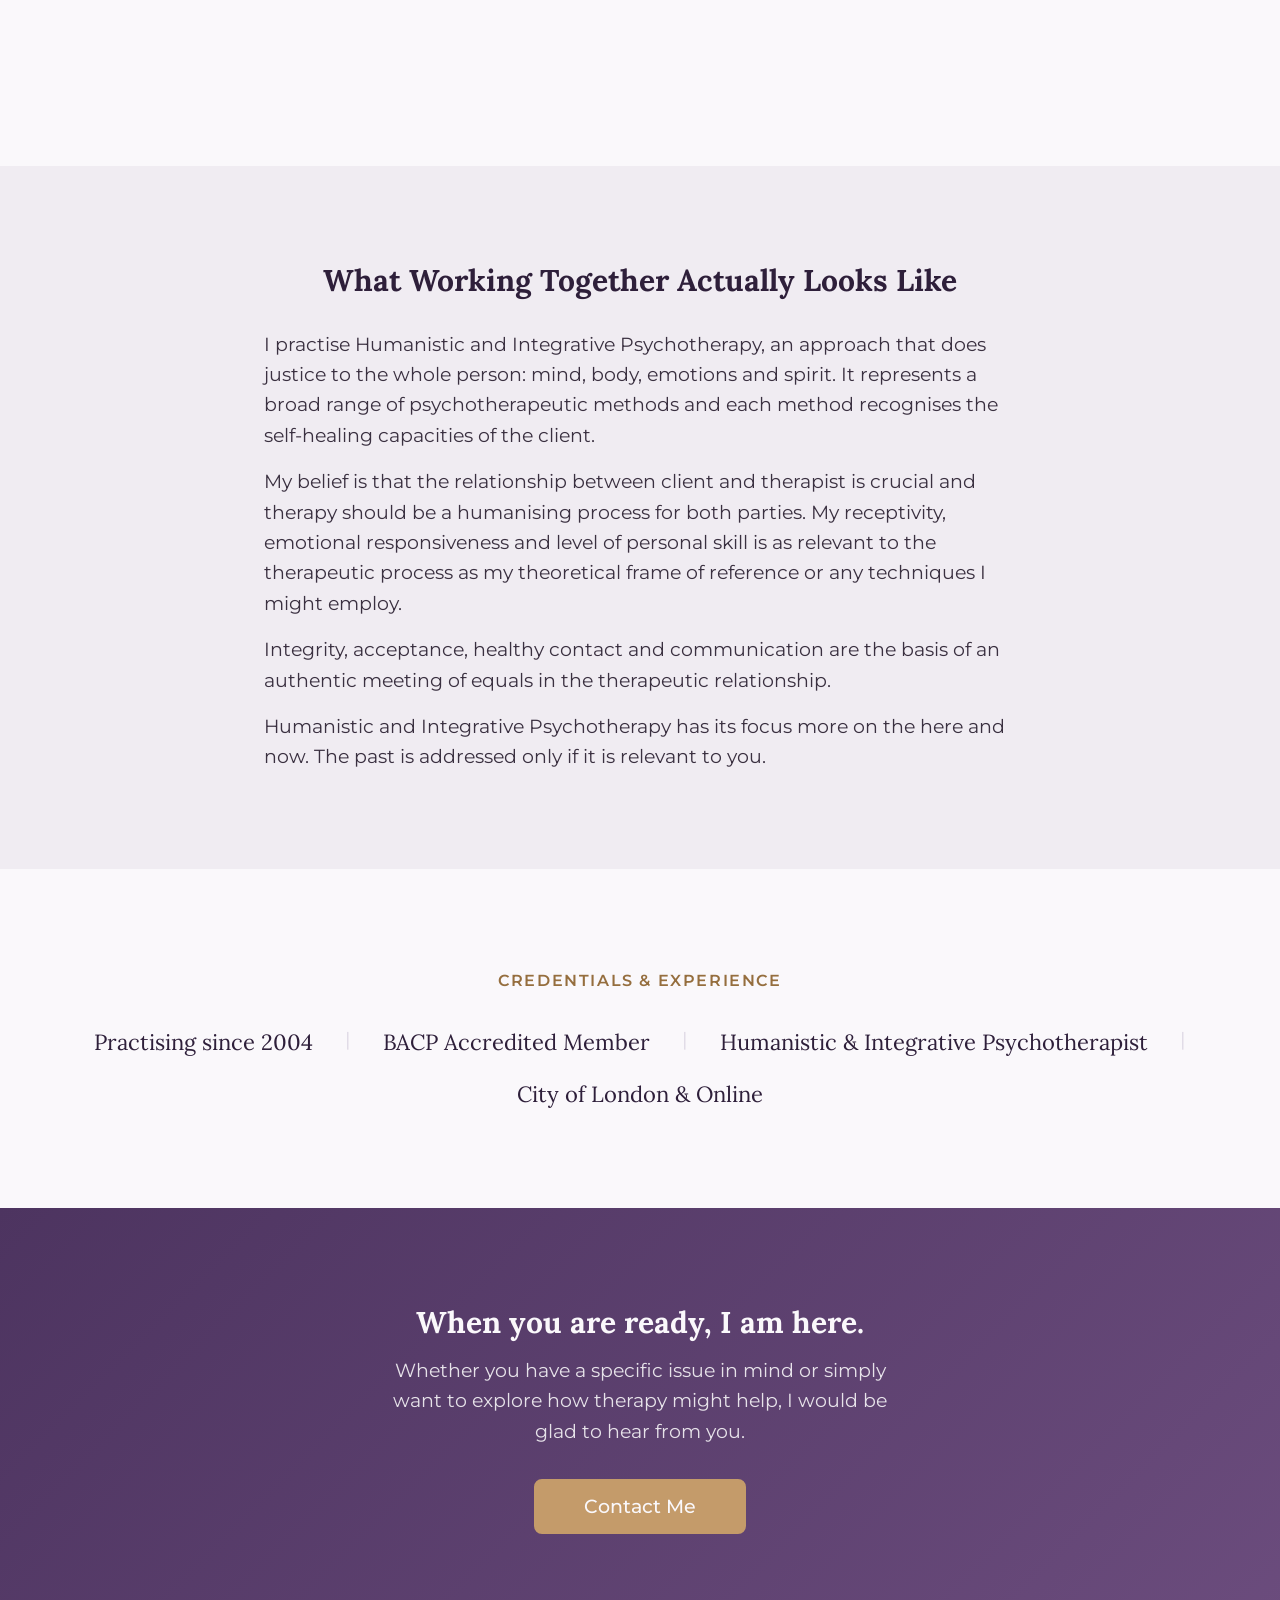
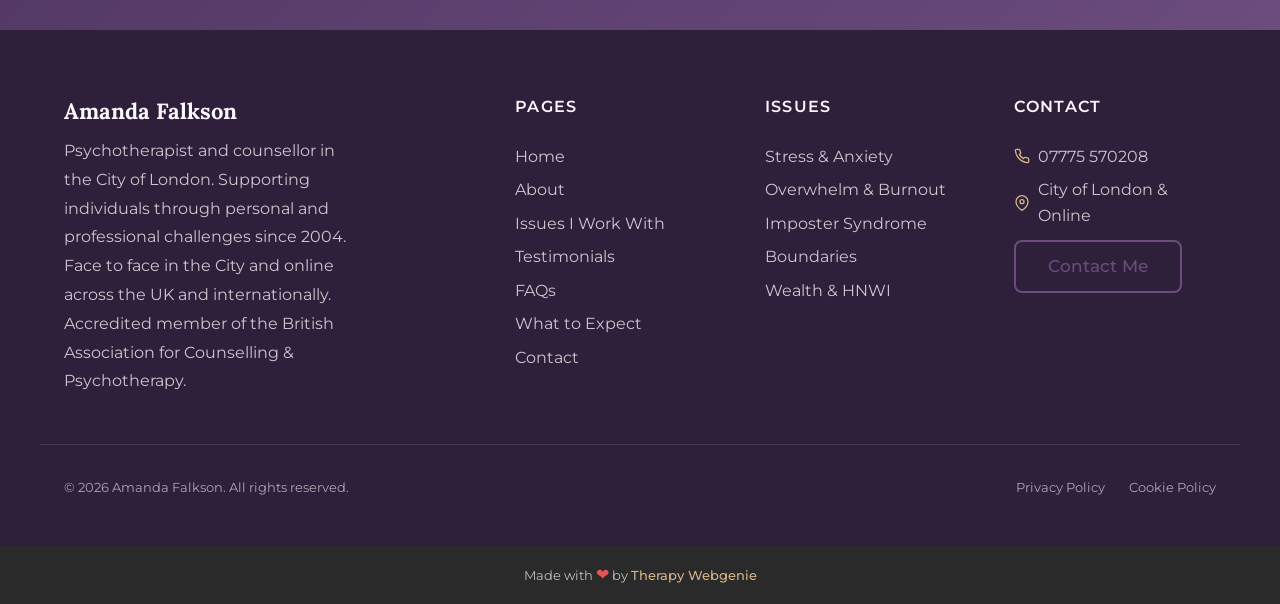
==== commit 5181ee92: "Mid-page CTA: full-width dark section, left-aligned text - Added .cta-mid-banner component (applied " ====
--- a/about.html
+++ b/about.html
@@ -119,9 +119,9 @@
     <!-- /SECTION: path -->
 
     <!-- SECTION: cta-mid -->
-    <section class="section section--alt reveal">
+    <section class="section cta-mid-banner reveal">
       <div class="container">
-        <div class="cta-inline cta-inline--dark text-center">
+        <div class="cta-mid-banner__inner">
           <div>
             <h2>I Would Be Glad to Hear From You</h2>
             <p>If something here resonates, the first step is simply a conversation.</p>
--- a/css/components.css
+++ b/css/components.css
@@ -5309,6 +5309,48 @@
   padding: var(--space-2xl) var(--space-xl);
 }
 
+/* Full-width mid-page CTA: applied to a <section>.
+   Whole section is plum gradient, text left-aligned, button right-aligned. */
+.section.cta-mid-banner {
+  background: linear-gradient(135deg, var(--color-primary-dark) 0%, var(--color-primary) 100%);
+  color: var(--color-text-inverse);
+  padding: var(--space-2xl) 0;
+}
+
+.section.cta-mid-banner h2,
+.section.cta-mid-banner h3,
+.section.cta-mid-banner h4 {
+  color: var(--color-text-inverse);
+  margin-bottom: var(--space-xs);
+}
+
+.section.cta-mid-banner p {
+  color: rgba(255, 255, 255, 0.9);
+  margin: 0;
+  line-height: var(--line-height-relaxed);
+}
+
+.cta-mid-banner__inner {
+  display: flex;
+  align-items: center;
+  justify-content: space-between;
+  gap: var(--space-2xl);
+  text-align: left;
+}
+
+.cta-mid-banner__inner > :first-child {
+  flex: 1;
+  min-width: 0;
+}
+
+@media (max-width: 767px) {
+  .cta-mid-banner__inner {
+    flex-direction: column;
+    align-items: flex-start;
+    gap: var(--space-md);
+  }
+}
+
 .cta-inline--dark h2,
 .cta-inline--dark h3 {
   color: var(--color-text-inverse);
